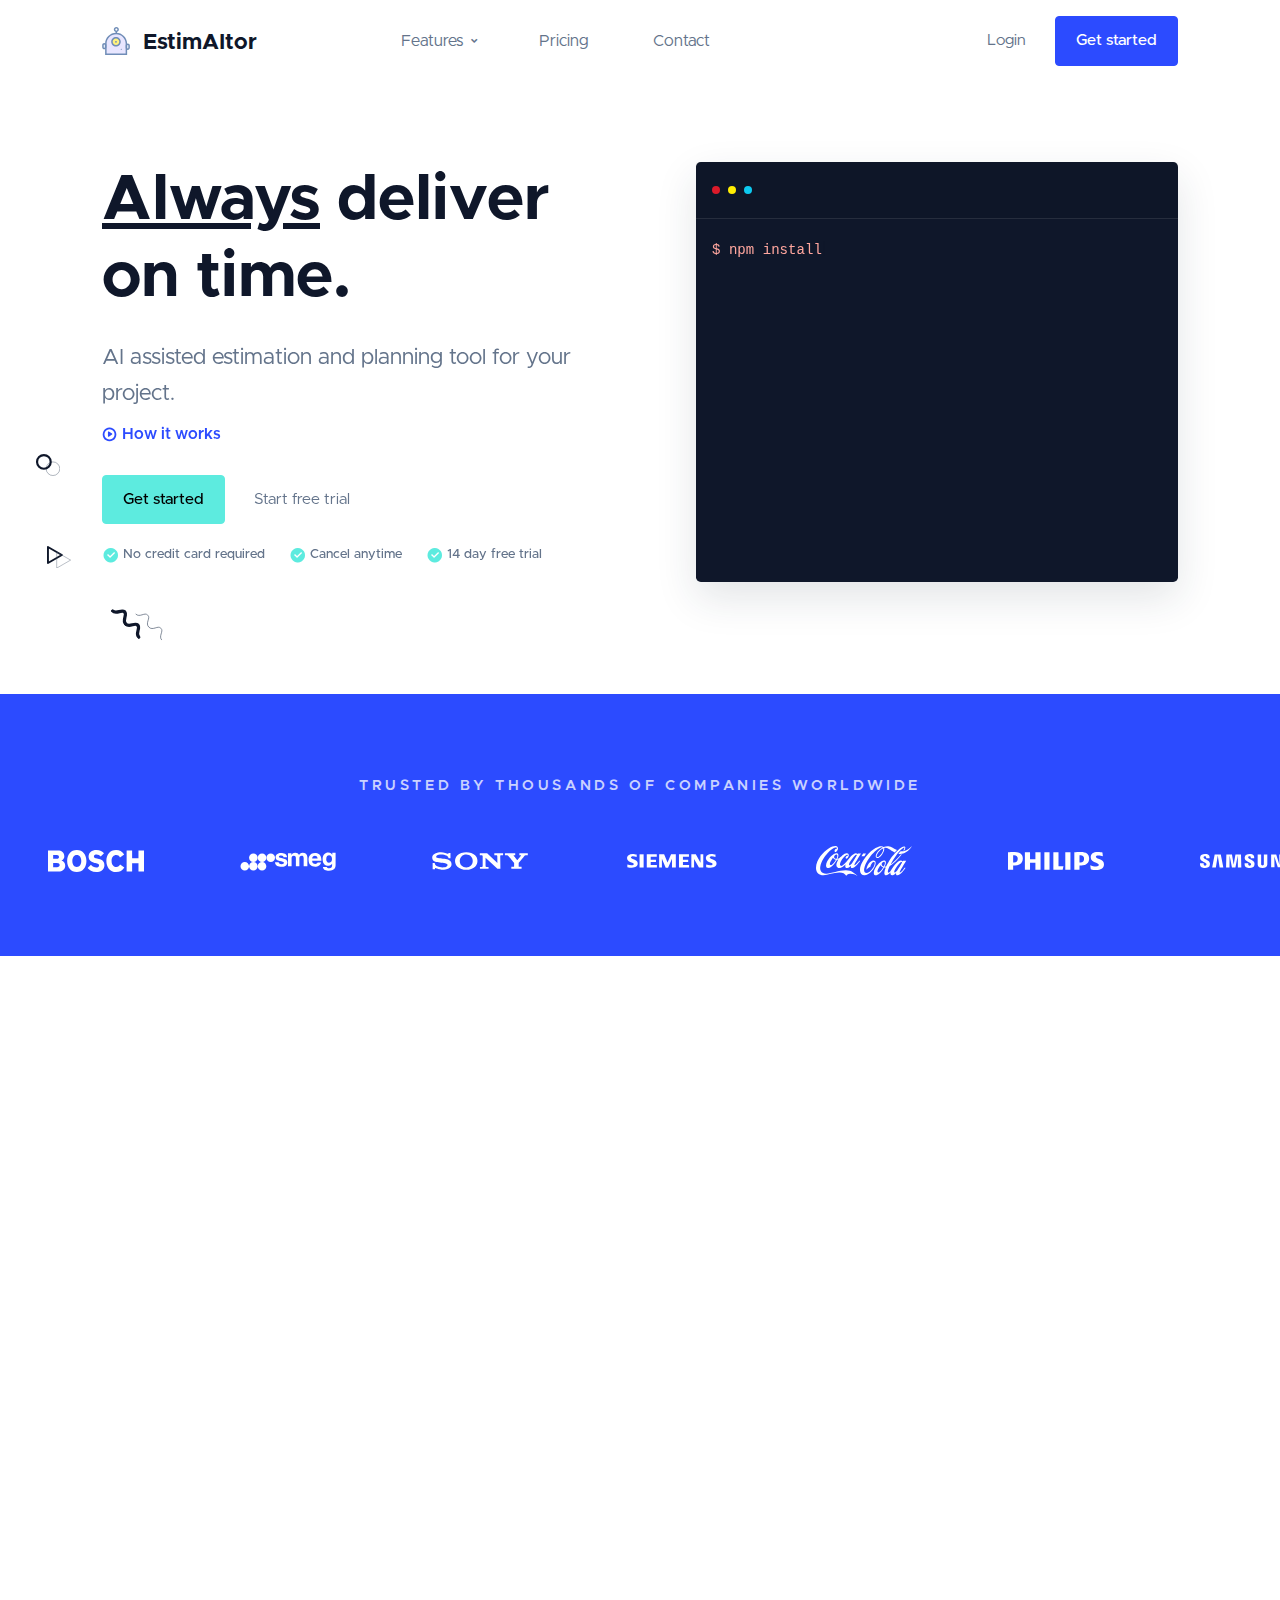
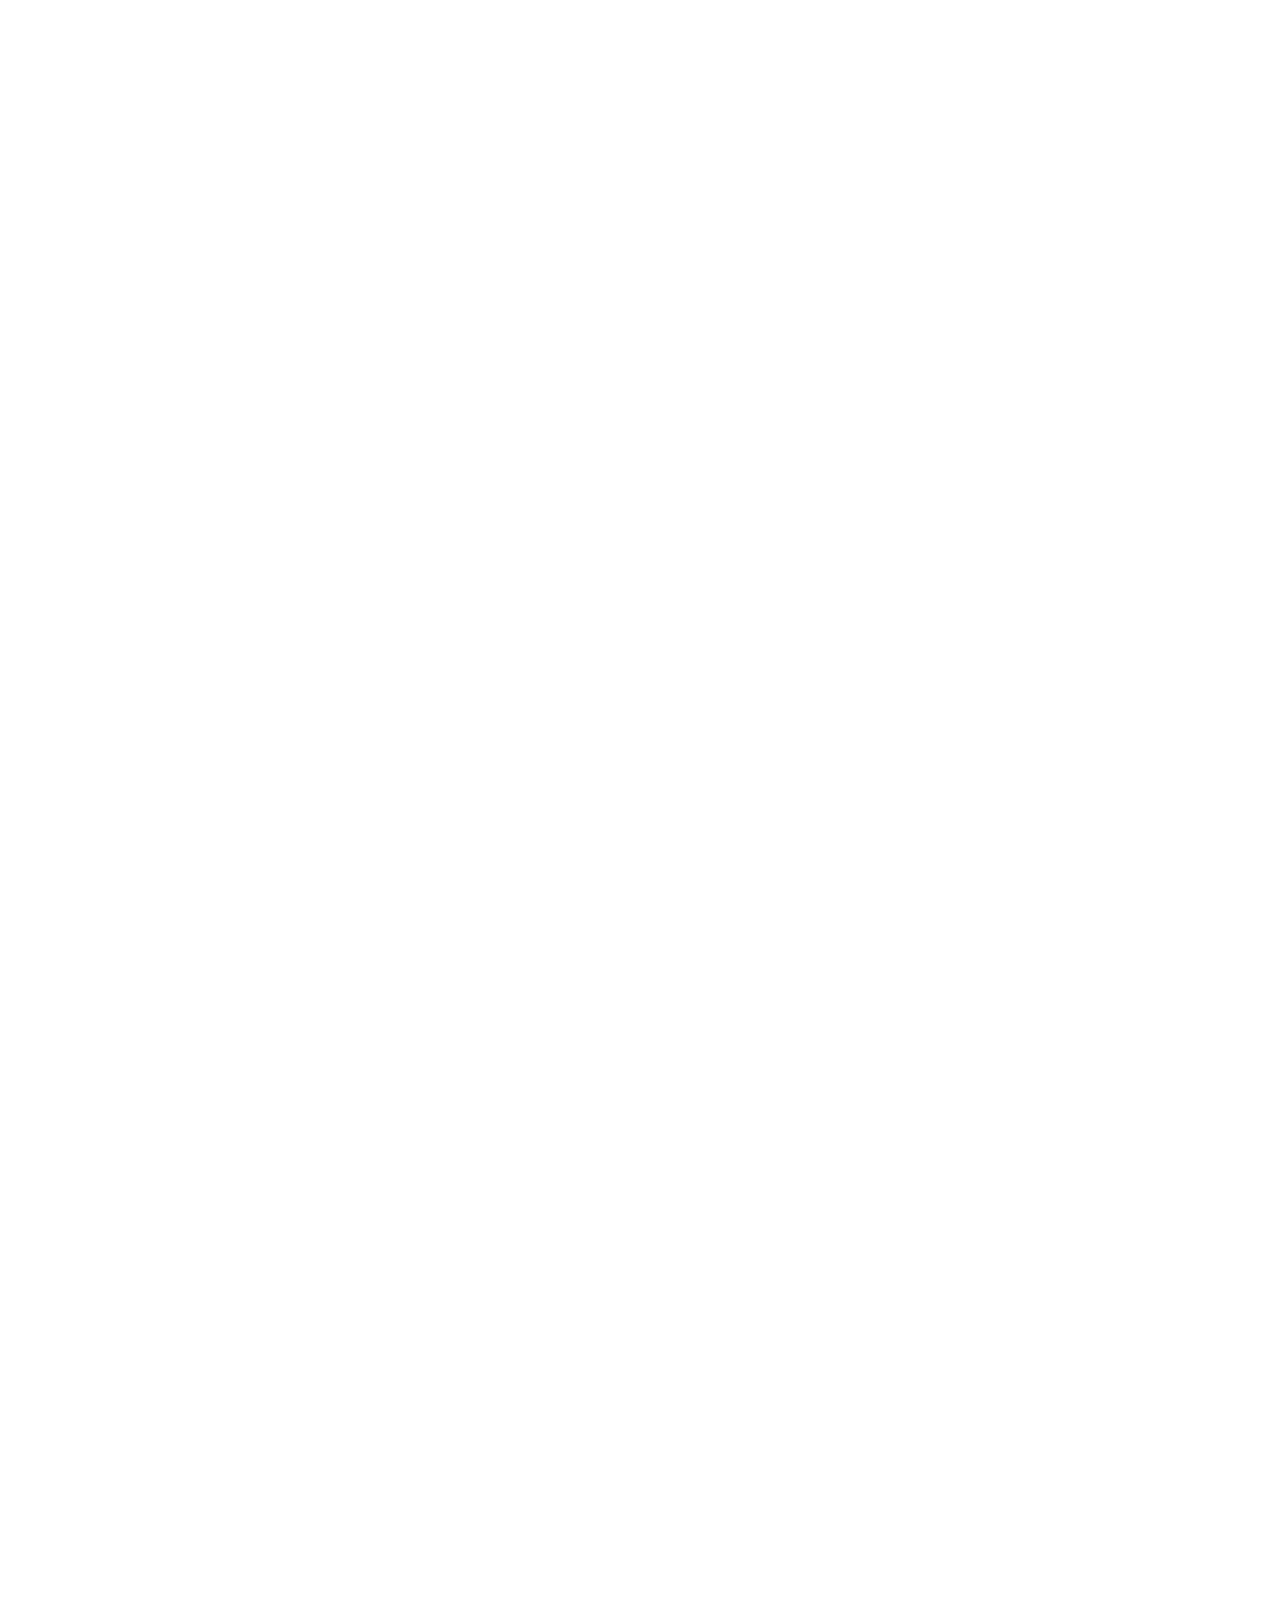
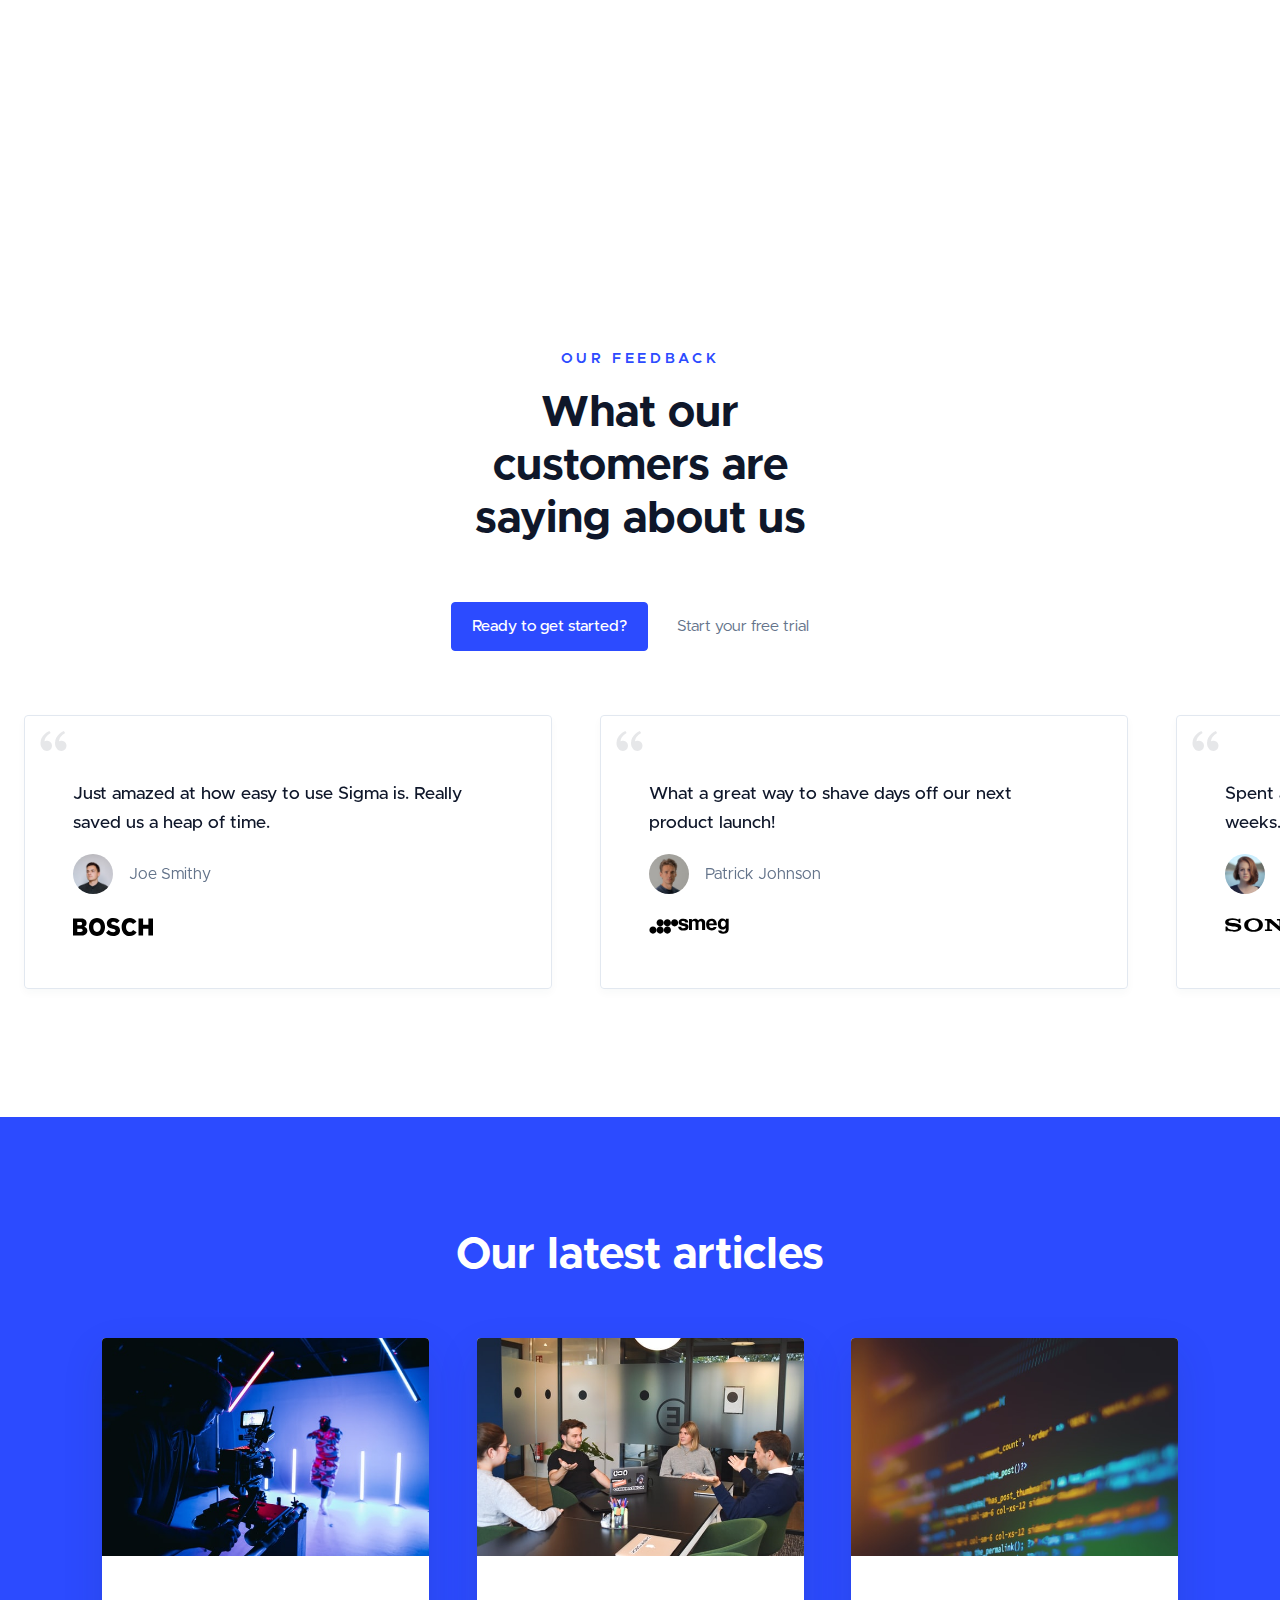
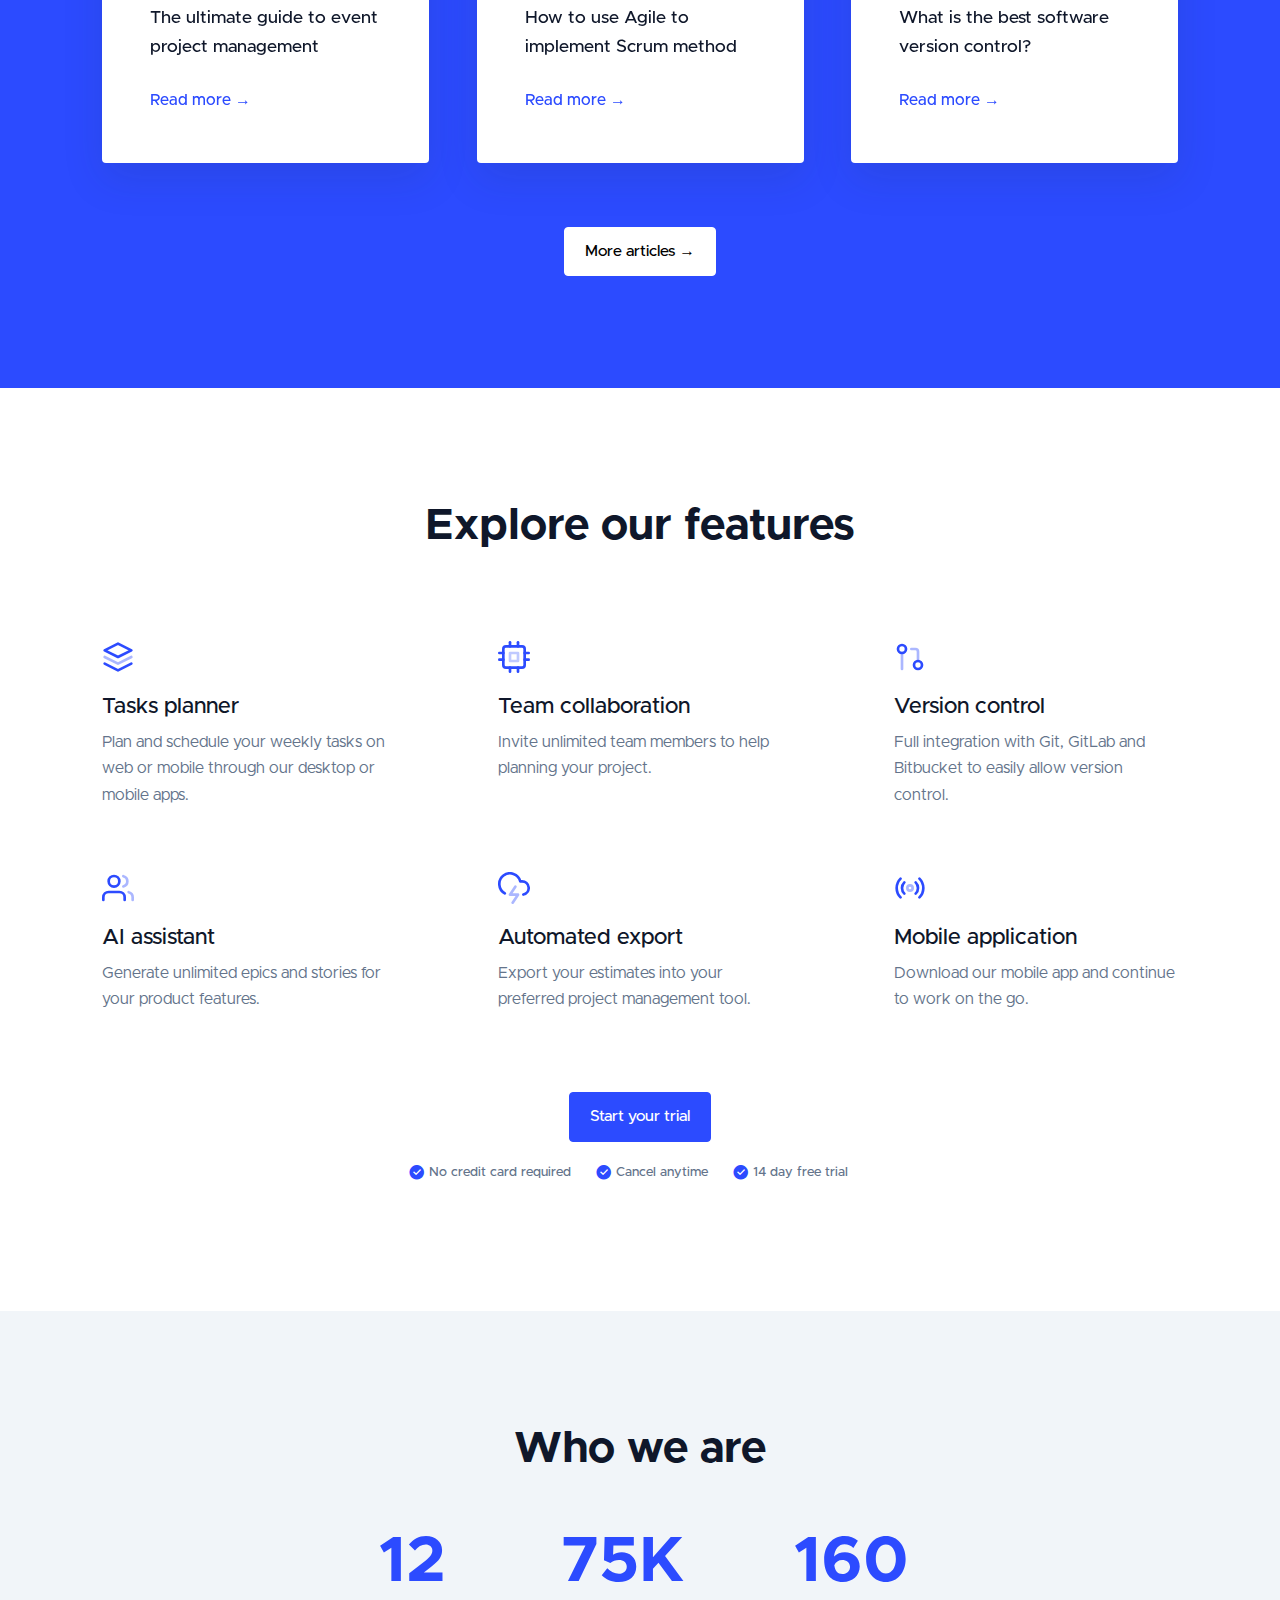
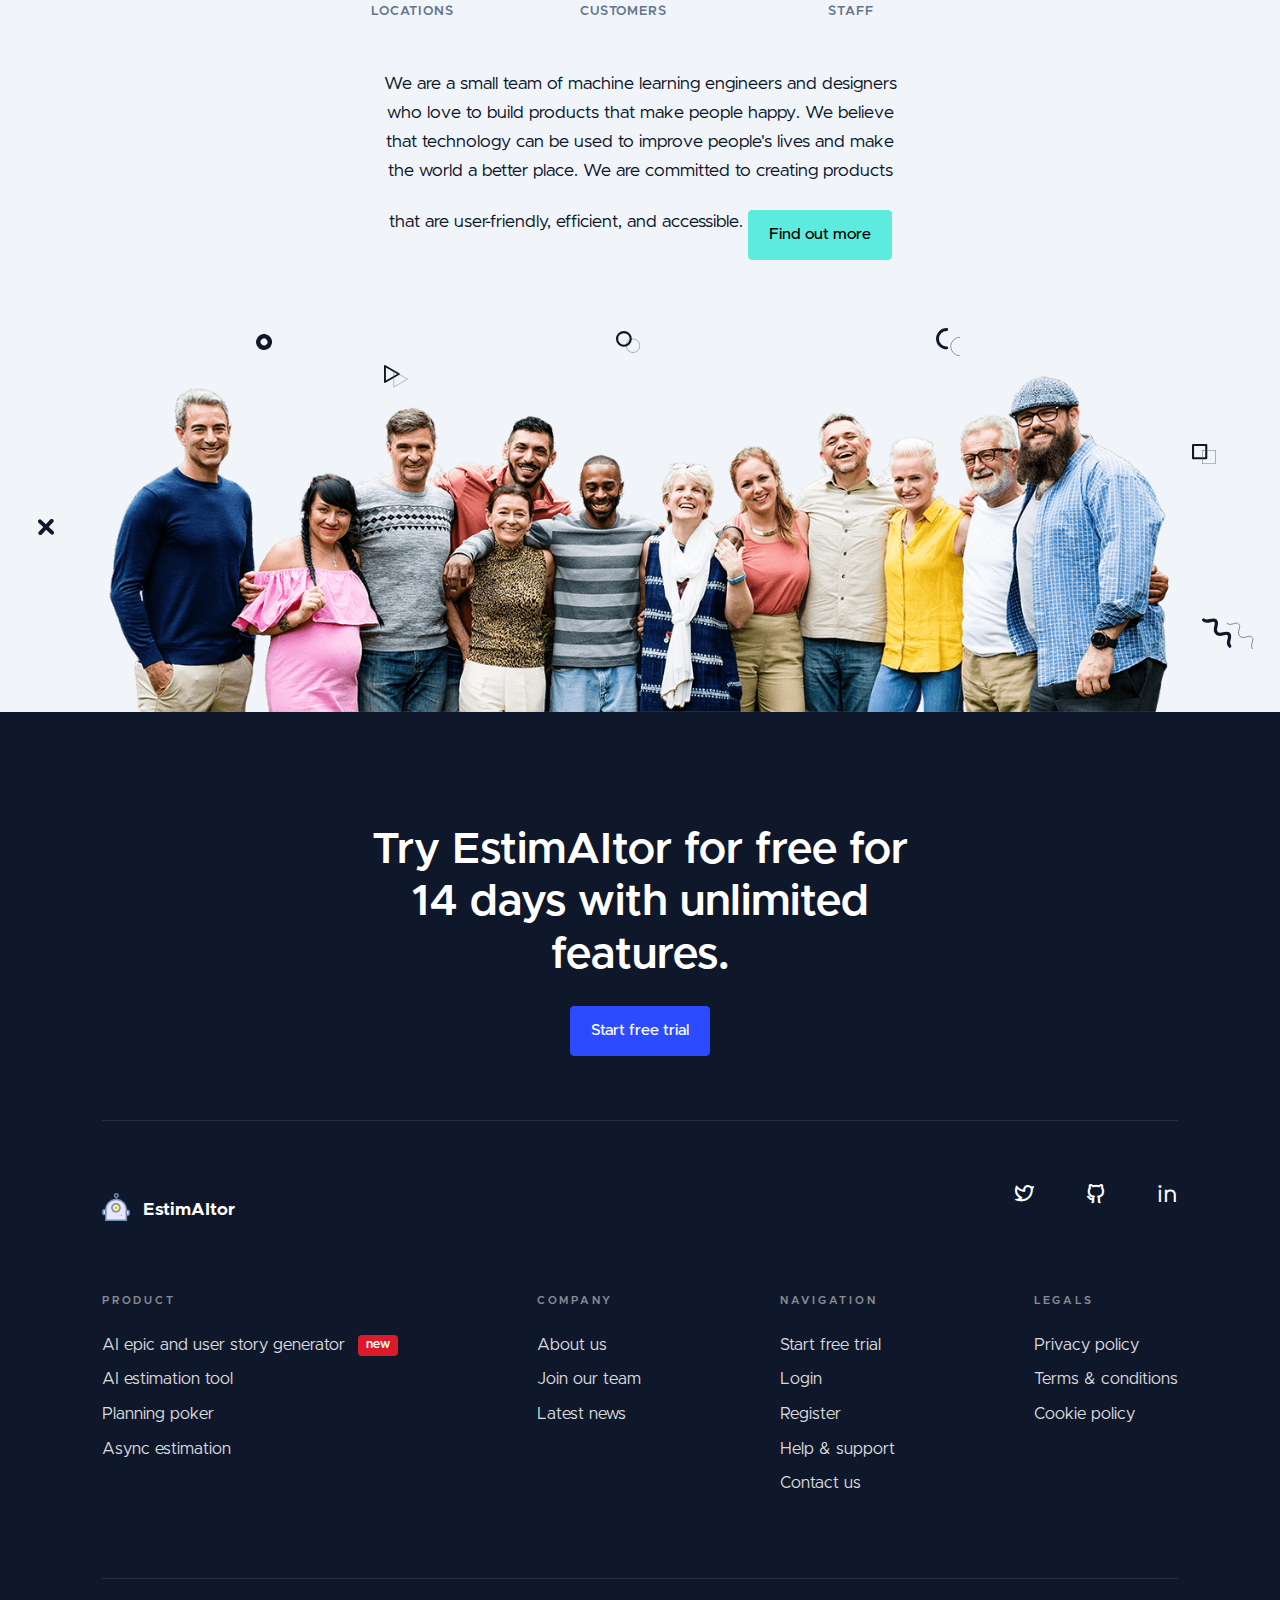
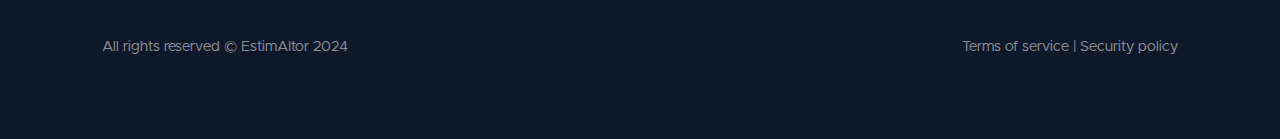
==== index.html @ f5d6a286 "remove about page, update pricing mkt text" ====
<!doctype html>
<html lang="en">

<!-- Head -->

<head>
    <!-- Page Meta Tags-->
    <meta charset="utf-8">
    <meta http-equiv="x-ua-compatible" content="ie=edge">
    <meta name="viewport" content="width=device-width, initial-scale=1.0">
    <meta name="description" content="">
    <meta name="author" content="">
    <meta name="keywords" content="">

    <!-- Favicon -->
    <link rel="apple-touch-icon" sizes="180x180" href="./assets/images/favicon/apple-touch-icon.png">
    <link rel="icon" type="image/png" sizes="32x32" href="./assets/images/favicon/favicon-32x32.png">
    <link rel="icon" type="image/png" sizes="16x16" href="./assets/images/favicon/favicon-16x16.png">
    <link rel="mask-icon" href="./assets/images/favicon/safari-pinned-tab.svg" color="#5bbad5">
    <meta name="msapplication-TileColor" content="#da532c">
    <meta name="theme-color" content="#ffffff">

    <!-- Vendor CSS -->
    <link rel="stylesheet" href="./assets/css/libs.bundle.css" />

    <!-- Main CSS -->
    <link rel="stylesheet" href="./assets/css/theme.bundle.css" />

    <!-- Fix for custom scrollbar if JS is disabled-->
    <noscript>
        <style>
            /**
          * Reinstate scrolling for non-JS clients
          */
            .simplebar-content-wrapper {
                overflow: auto;
            }
        </style>
    </noscript>

    <!-- Page Title -->
    <title>Bootstrap 5 HTML Template</title>

</head>

<body class="">

    <!-- Navbar -->
    <nav class="navbar navbar-expand-lg navbar-light bg-white ">
        <div class="container">

            <!-- Logo-->
            <a class="navbar-brand d-flex align-items-center lh-1 me-10 transition-opacity opacity-75-hover" href="./index.html">
                <!-- Logo SVG Icon-->
                <img class="f-w-7 d-block text-success me-2"
							src="./assets/logo.svg"
						/>
                <!--/ Logo SVG Icon -->
                <span class="fw-bold text-body">EstimAItor</span>
            </a>
            <!-- / Logo-->

            <!-- Mobile Menu Btn-->
            <button class="navbar-toggler" type="button" data-bs-toggle="collapse"
                data-bs-target="#navbarSupportedContent" aria-controls="navbarSupportedContent" aria-expanded="false"
                aria-label="Toggle navigation">
                <i class="ri-menu-line"></i>
            </button>
            <!-- /Mobile Menu Btn-->

            <div class="collapse navbar-collapse justify-content-between align-items-center"
                id="navbarSupportedContent">
                <ul class="navbar-nav">
                    <li class="nav-item dropdown position-static">
                        <a class="nav-link dropdown-toggle" href="#" role="button" data-bs-toggle="dropdown"
                            aria-haspopup="true" aria-expanded="false">
                            Features
                        </a>
                        <!-- Features dropdown menu-->
                        <div class="dropdown-menu dropdown-megamenu">
                            <div class="container">
                                <!-- Dropdown Menu Links Section-->
                                <div class="row py-lg-5 gx-8">

                                    <!-- menu row-->
                                    <div class="col-auto me-4 mb-4 me-lg-0 mb-lg-0 col-lg-4 d-flex align-items-start">
                                        <span class="f-w-16 d-block text-primary me-4 d-none d-lg-flex">
                                            <svg class="w-100" xmlns="http://www.w3.org/2000/svg" viewBox="0 0 24 24" fill="none" stroke="currentColor" stroke-width="2" stroke-linecap="round" stroke-linejoin="round"><polygon points="12 2 2 7 12 12 22 7 12 2"></polygon><polyline points="2 17 12 22 22 17"></polyline><polyline opacity=".4" points="2 12 12 17 22 12"></polyline></svg>
                                        </span>
                                        <div class="position-relative">
                                            <h6 class="dropdown-heading">Epic and Tasks Generation</h6>
                                            <p class="text-muted">Generate Epics and Tasks that make sense to your project and import them into your favourite project management tool.</p>
                                            <a href="#" class="fw-medium fs-7 text-decoration-none link-cover">Read more &rarr;</a>
                                        </div>
                                    </div>
                                    <!-- /menu row-->

                                    <!-- menu row-->
                                    <div class="col-auto me-4 mb-4 me-lg-0 mb-lg-0 col-lg-4 d-flex align-items-start">
                                        <span class="f-w-16 d-block text-primary me-4 d-none d-lg-flex">
                                            <svg class="w-100" xmlns="http://www.w3.org/2000/svg" viewBox="0 0 24 24" fill="none" stroke="currentColor" stroke-width="2" stroke-linecap="round" stroke-linejoin="round"><rect x="4" y="4" width="16" height="16" rx="2" ry="2"></rect><rect opacity=".3" x="9" y="9" width="6" height="6"></rect><line x1="9" y1="1" x2="9" y2="4"></line><line x1="15" y1="1" x2="15" y2="4"></line><line x1="9" y1="20" x2="9" y2="23"></line><line x1="15" y1="20" x2="15" y2="23"></line><line x1="20" y1="9" x2="23" y2="9"></line><line x1="20" y1="14" x2="23" y2="14"></line><line x1="1" y1="9" x2="4" y2="9"></line><line x1="1" y1="14" x2="4" y2="14"></line></svg>
                                        </span>
                                        <div class="position-relative">
                                            <h6 class="dropdown-heading">Easy Team Estimation</h6>
                                            <p class="text-muted">Allow your team to do planning pocker sessions or async estimations with a single click.</p>
                                            <a href="#" class="fw-medium fs-7 text-decoration-none link-cover">Read more &rarr;</a>
                                        </div>
                                    </div>
                                    <!-- /menu row-->

                                    <!-- menu row-->
                                    <div class="col-auto me-4 mb-4 me-lg-0 mb-lg-0 col-lg-4 d-flex align-items-start">
                                        <span class="f-w-16 d-block text-primary me-4 d-none d-lg-flex">
                                            <svg class="w-100" xmlns="http://www.w3.org/2000/svg" viewBox="0 0 24 24" fill="none" stroke="currentColor" stroke-width="2" stroke-linecap="round" stroke-linejoin="round"><circle cx="18" cy="18" r="3"></circle><circle cx="6" cy="6" r="3"></circle><path opacity=".4" d="M13 6h3a2 2 0 0 1 2 2v7"></path><line opacity=".4" x1="6" y1="9" x2="6" y2="21"></line></svg>
                                        </span>
                                        <div class="position-relative">
                                            <h6 class="dropdown-heading">Accurate Project Deadlines</h6>
                                            <p class="text-muted">Get a clear picture of how much time the project is going to take with a high level of accuracy.</p>
                                            <a href="#" class="fw-medium fs-7 text-decoration-none link-cover">Read more &rarr;</a>
                                        </div>
                                    </div>
                                    <!-- /menu row-->

                                </div>
                                <!-- /Dropdown Menu Links Section-->
                            </div>
                        </div>
                        <!-- / Features dropdown menu-->
                    </li>
                    <li class="nav-item">
                        <a class="nav-link" href="./pricing.html">Pricing</a>
                    </li>
                    <li class="nav-item">
                        <a class="nav-link" href="./contact.html">Contact</a>
                    </li>
                </ul>
                <div class="d-none d-lg-flex">
                    <a href="#" class="btn btn-link text-muted" role="button">Login</a>
                    <a href="#" class="btn btn-primary ms-2" role="button">Get started</a>
                </div>
            </div>
        </div>
    </nav> <!-- / Navbar-->

    <!-- Main Section-->
    <main class="mt-0 ">
        <!-- Page Content Goes Here -->

        <!-- Hero Content-->
        <div class="container pt-4 pt-md-6 pt-lg-8 pb-8 pb-lg-10 position-relative">
            <div class="row gx-10 align-items-center">

                <!-- Hero Text-->
                <div class="col-12 col-lg-6 position-relative z-index-20 text-center text-lg-start" data-aos="fade-in">
                    <h1 class="display-3 fw-bold mb-4"><u>Always</u> deliver on time.</h1>
                    <h2 class="fs-5 text-muted fw-light lh-base">AI assisted estimation and planning tool for your project.</h2>
                    <a href="#"
                        class="text-decoration-none text-primary fw-bolder d-flex fs-7 justify-content-center justify-content-lg-start"
                        data-bs-toggle="modal" data-bs-target="#videoIframeModal"
                        data-pixr-video-iframe="https://player.vimeo.com/video/307721664?autoplay=1&amp;loop=false&amp;byline=false&amp;portrait=false&amp;title=false&amp;speed=true&amp;transparent=0&amp;gesture=media"
                        role="button"><i class="ri-play-circle-line align-bottom me-1"></i> How it works</a>

                    <div
                        class="mt-4 pt-1 d-flex flex-column flex-md-row justify-content-center justify-content-lg-start">
                        <a href="#" class="btn btn-success" role="button">Get started</a>
                        <a href="#" class="btn btn-link text-decoration-none text-muted ms-2 bg-light-hover"
                            role="button">Start free trial</a>
                    </div>
                    <ul
                        class="list-unstyled d-none d-md-flex align-items-center small text-muted mt-3 pt-1 fw-medium fs-9 justify-content-center justify-content-lg-start">
                        <li class="me-4 d-flex align-items-center"><i
                                class="ri-checkbox-circle-fill text-success ri-lg me-1"></i> No credit card required
                        </li>
                        <li class="me-4 d-flex align-items-center"><i
                                class="ri-checkbox-circle-fill text-success ri-lg me-1"></i> Cancel anytime</li>
                        <li class="me-4 d-flex align-items-center"><i
                                class="ri-checkbox-circle-fill text-success ri-lg me-1"></i> 14 day free trial</li>
                    </ul>
                </div>
                <!-- / Hero Text-->

                <!-- Hero Graphic-->
                <div class="col-12 col-lg-6 mt-5 mt-lg-0 align-self-stretch position-relative z-index-20"
                    data-aos="fade-in">
                    <div class="d-flex h-100 bg-dark rounded-3 shadow-lg card">
                        <div class="card-header border-white-10 border-1 py-4 d-flex align-items-center">
                            <span class="f-w-2 f-h-2 block bg-danger rounded-circle me-2"></span>
                            <span class="f-w-2 f-h-2 block bg-warning rounded-circle me-2"></span>
                            <span class="f-w-2 f-h-2 block bg-info rounded-circle"></span>
                        </div>
                        <div class="card-body" style="min-height: 280px;">
                            <code class="highlight fs-8"
                                data-typed='{"backSpeed":2, "strings": ["$&nbsp;npm&nbsp;install&nbsp;sigma<br/><span class=\"text-success\">Sigma&nbsp;package&nbsp;installed 👍</span><br/><br/>$&nbsp;npm&nbsp;start&nbsp;design<br/><span class=\"text-success\">Start&nbsp;sharing&nbsp;your&nbsp;designs&nbsp;instantly...</span><br/><br/>$&nbsp;npm&nbsp;launch&nbsp;design<br/><span class=\"text-success\">Push&nbsp;directly&nbsp;to&nbsp;one&nbsp;of&nbsp;our&nbsp;integrated&nbsp;hosts! 🚀</span>"]}'></code>
                        </div>
                    </div>
                </div>
                <!-- / Hero Graphic-->

            </div>

            <!-- Bottom left shapes-->
            <div class="position-absolute top-0 end-0 start-0 bottom-0 z-index-0 d-none d-lg-block">

                <div class="d-block f-w-6  position-absolute bottom-7 start-5 rotate-n45 origin-center">
                    <span class="d-block animation-float-4">
                        <svg xmlns="http://www.w3.org/2000/svg" viewBox="0 0 37.51 89.72">
                            <path class="text-body" d="M14.75,46.11C14.75,53,2.5,51.83,2.5,60.64" fill="none"
                                stroke="currentColor" stroke-linecap="round" stroke-linejoin="round" stroke-width="5" />
                            <path class="text-body" d="M14.75,17C14.75,24,2.5,22.75,2.5,31.57" fill="none"
                                stroke="currentColor" stroke-linecap="round" stroke-linejoin="round" stroke-width="5" />
                            <path class="text-body" d="M14.75,46.11c0-6.91-12.25-5.72-12.25-14.54" fill="none"
                                stroke="currentColor" stroke-linecap="round" stroke-linejoin="round" stroke-width="5" />
                            <path class="text-body" d="M14.75,17C14.75,10.13,2.5,11.32,2.5,2.5" fill="none"
                                stroke="currentColor" stroke-linecap="round" stroke-linejoin="round" stroke-width="5" />
                            <path class="text-secondary" d="M37,75.18c0,6.91-12.25,5.72-12.25,14.54" fill="none"
                                stroke="currentColor" stroke-miterlimit="10" />
                            <path class="text-secondary" d="M37,46.11C37,53,24.76,51.83,24.76,60.64" fill="none"
                                stroke="currentColor" stroke-miterlimit="10" />
                            <path class="text-secondary" d="M37,75.18c0-6.91-12.25-5.72-12.25-14.54" fill="none"
                                stroke="currentColor" stroke-miterlimit="10" />
                            <path class="text-secondary" d="M37,46.11c0-6.91-12.25-5.72-12.25-14.54" fill="none"
                                stroke="currentColor" stroke-miterlimit="10" />
                        </svg> </span>
                </div>

                <div class="d-block f-w-6  position-absolute bottom-35 start-n3">
                    <span class="d-block animation-float-6">
                        <svg xmlns="http://www.w3.org/2000/svg" viewBox="0 0 55.95 50.74">
                            <path class="text-secondary"
                                d="M55.45,34.33A15.92,15.92,0,1,1,39.54,18.41,15.91,15.91,0,0,1,55.45,34.33Z"
                                fill="none" stroke="currentColor" stroke-miterlimit="10" />
                            <path class="text-body"
                                d="M34.33,18.41A15.92,15.92,0,1,1,18.41,2.5,15.92,15.92,0,0,1,34.33,18.41Z" fill="none"
                                stroke="currentColor" stroke-linecap="round" stroke-linejoin="round" stroke-width="5" />
                        </svg> </span>
                </div>

                <div class="d-block f-w-6  position-absolute bottom-20 start-n2">
                    <span class="d-block animation-float">
                        <svg xmlns="http://www.w3.org/2000/svg" viewBox="0 0 62.66 58.68">
                            <polygon class="text-body"
                                points="20.69 33.95 38.85 23.45 20.68 12.98 2.5 2.5 2.52 23.47 2.53 44.45 20.69 33.95"
                                fill="none" stroke="currentColor" stroke-linecap="round" stroke-linejoin="round"
                                stroke-width="5" />
                            <polygon class="text-secondary"
                                points="43.5 47.31 61.66 36.81 43.49 26.34 25.32 15.86 25.33 36.83 25.34 57.81 43.5 47.31"
                                fill="none" stroke="currentColor" stroke-miterlimit="10" />
                        </svg> </span>
                </div>
            </div>
            <!-- / Bottom left shapes-->
        </div>
        <!-- /hero Content-->

        <!-- Logo Showcase-->
        <div class="bg-primary py-8" data-aos="fade-in">
            <p class="mb-0 text-center small fw-bolder tracking-wider text-uppercase text-white opacity-75">Trusted by
                thousands of companies worldwide</p>
            <div class="mt-5">
                <section class="marquee marquee-hover-pause">
                    <div class="marquee-body">
                        <div class="marquee-section animation-marquee-90">
                            <div class="mx-5 f-w-24">
                                <a class="d-block" href="#" data-bs-toggle="tooltip" data-bs-placement="top"
                                    title="Bosch">
                                    <picture>
                                        <img class="img-fluid d-table mx-auto" src="./assets/images/logos/logo-1.svg"
                                            alt="">
                                    </picture>
                                </a>
                            </div>
                            <div class="mx-5 f-w-24">
                                <a class="d-block" href="#" data-bs-toggle="tooltip" data-bs-placement="top"
                                    title="Smeg">
                                    <picture>
                                        <img class="img-fluid d-table mx-auto" src="./assets/images/logos/logo-2.svg"
                                            alt="">
                                    </picture>
                                </a>
                            </div>
                            <div class="mx-5 f-w-24">
                                <a class="d-block" href="#" data-bs-toggle="tooltip" data-bs-placement="top"
                                    title="Sony">
                                    <picture>
                                        <img class="img-fluid d-table mx-auto" src="./assets/images/logos/logo-3.svg"
                                            alt="">
                                    </picture>
                                </a>
                            </div>
                            <div class="mx-5 f-w-24">
                                <a class="d-block" href="#" data-bs-toggle="tooltip" data-bs-placement="top"
                                    title="Siemens">
                                    <picture>
                                        <img class="img-fluid d-table mx-auto" src="./assets/images/logos/logo-4.svg"
                                            alt="">
                                    </picture>
                                </a>
                            </div>
                            <div class="mx-5 f-w-24">
                                <a class="d-block" href="#" data-bs-toggle="tooltip" data-bs-placement="top"
                                    title="Coca Cola">
                                    <picture>
                                        <img class="img-fluid d-table mx-auto" src="./assets/images/logos/logo-5.svg"
                                            alt="">
                                    </picture>
                                </a>
                            </div>
                            <div class="mx-5 f-w-24">
                                <a class="d-block" href="#" data-bs-toggle="tooltip" data-bs-placement="top"
                                    title="Philips">
                                    <picture>
                                        <img class="img-fluid d-table mx-auto" src="./assets/images/logos/logo-6.svg"
                                            alt="">
                                    </picture>
                                </a>
                            </div>
                            <div class="mx-5 f-w-24">
                                <a class="d-block" href="#" data-bs-toggle="tooltip" data-bs-placement="top"
                                    title="Samsung">
                                    <picture>
                                        <img class="img-fluid d-table mx-auto" src="./assets/images/logos/logo-7.svg"
                                            alt="">
                                    </picture>
                                </a>
                            </div>
                            <div class="mx-5 f-w-24">
                                <a class="d-block" href="#" data-bs-toggle="tooltip" data-bs-placement="top"
                                    title="Netflix">
                                    <picture>
                                        <img class="img-fluid d-table mx-auto" src="./assets/images/logos/logo-8.svg"
                                            alt="">
                                    </picture>
                                </a>
                            </div>
                        </div>
                        <div class="marquee-section animation-marquee-90">
                            <div class="mx-5 f-w-24">
                                <a class="d-block" href="#" data-bs-toggle="tooltip" data-bs-placement="top"
                                    title="Bosch">
                                    <picture>
                                        <img class="img-fluid d-table mx-auto" src="./assets/images/logos/logo-1.svg"
                                            alt="">
                                    </picture>
                                </a>
                            </div>
                            <div class="mx-5 f-w-24">
                                <a class="d-block" href="#" data-bs-toggle="tooltip" data-bs-placement="top"
                                    title="Smeg">
                                    <picture>
                                        <img class="img-fluid d-table mx-auto" src="./assets/images/logos/logo-2.svg"
                                            alt="">
                                    </picture>
                                </a>
                            </div>
                            <div class="mx-5 f-w-24">
                                <a class="d-block" href="#" data-bs-toggle="tooltip" data-bs-placement="top"
                                    title="Sony">
                                    <picture>
                                        <img class="img-fluid d-table mx-auto" src="./assets/images/logos/logo-3.svg"
                                            alt="">
                                    </picture>
                                </a>
                            </div>
                            <div class="mx-5 f-w-24">
                                <a class="d-block" href="#" data-bs-toggle="tooltip" data-bs-placement="top"
                                    title="Siemens">
                                    <picture>
                                        <img class="img-fluid d-table mx-auto" src="./assets/images/logos/logo-4.svg"
                                            alt="">
                                    </picture>
                                </a>
                            </div>
                            <div class="mx-5 f-w-24">
                                <a class="d-block" href="#" data-bs-toggle="tooltip" data-bs-placement="top"
                                    title="Coca Cola">
                                    <picture>
                                        <img class="img-fluid d-table mx-auto" src="./assets/images/logos/logo-5.svg"
                                            alt="">
                                    </picture>
                                </a>
                            </div>
                            <div class="mx-5 f-w-24">
                                <a class="d-block" href="#" data-bs-toggle="tooltip" data-bs-placement="top"
                                    title="Philips">
                                    <picture>
                                        <img class="img-fluid d-table mx-auto" src="./assets/images/logos/logo-6.svg"
                                            alt="">
                                    </picture>
                                </a>
                            </div>
                            <div class="mx-5 f-w-24">
                                <a class="d-block" href="#" data-bs-toggle="tooltip" data-bs-placement="top"
                                    title="Samsung">
                                    <picture>
                                        <img class="img-fluid d-table mx-auto" src="./assets/images/logos/logo-7.svg"
                                            alt="">
                                    </picture>
                                </a>
                            </div>
                            <div class="mx-5 f-w-24">
                                <a class="d-block" href="#" data-bs-toggle="tooltip" data-bs-placement="top"
                                    title="Netflix">
                                    <picture>
                                        <img class="img-fluid d-table mx-auto" src="./assets/images/logos/logo-8.svg"
                                            alt="">
                                    </picture>
                                </a>
                            </div>
                        </div>
                    </div>
                </section>
            </div>
        </div>
        <!-- Logo Showcase-->

        <!-- Integrations-->
        <div class="bg-dark py-8" data-aos="fade-in">
            <div class="container py-4">
                <p class="mb-0 text-center small fw-bolder tracking-wider text-uppercase text-orange">Integrations</p>
                <h3 class="text-white text-center mt-3 fs-1 mb-3 fw-bold">Integrate with your favourite tools</h3>
                <p class="text-white opacity-50 text-center">Keep your projects and tasks in sync.
                </p>

                <div class="row gx-10 gy-7 mt-4">
                    <!-- Integration-->
                    <div class="col-12 col-sm-6 col-lg-4 d-flex flex-column align-items-center justify-content-center"
                        data-aos="fade-in" data-aos-duration="500" data-aos-delay="000">
                        <picture class="d-block f-h-10">
                            <img class="h-100 w-auto" src="./assets/images/logos/logo-9.svg" alt="">
                        </picture>
                        <p class="text-white fs-4 fw-medium mb-2 mt-3">Jira</p>
                        <p class="text-white opacity-75 text-center fs-7">Sync your task estimations directly with Jira to keep your sprint planning and issue tracking on point. Automatically import and export tasks, update time estimates, and ensure full visibility across development teams.</p>
                    </div>
                    <!-- /Integration-->
                    <!-- Integration-->
                    <div class="col-12 col-sm-6 col-lg-4 d-flex flex-column align-items-center justify-content-center"
                        data-aos="fade-in" data-aos-duration="500" data-aos-delay="100">
                        <picture class="d-block f-h-10">
                            <img class="h-100 w-auto" src="./assets/images/logos/logo-10.svg" alt="">
                        </picture>
                        <p class="text-white fs-4 fw-medium mb-2 mt-3">Linear</p>
                        <p class="text-white opacity-75 text-center fs-7">For teams using Linear, our integration allows you to manage and track estimates in real-time. Easily import tasks, track progress, and make sure your timelines reflect the most accurate data available in Linear.</p>
                    </div>
                    <!-- /Integration-->
                    <!-- Integration-->
                    <div class="col-12 col-sm-6 col-lg-4 d-flex flex-column align-items-center justify-content-center"
                        data-aos="fade-in" data-aos-duration="500" data-aos-delay="200">
                        <picture class="d-block f-h-10">
                            <img class="h-100 w-auto" src="./assets/images/logos/logo-11.svg" alt="">
                        </picture>
                        <p class="text-white fs-4 fw-medium mb-2 mt-3">Asana</p>
                        <p class="text-white opacity-75 text-center fs-7">Stay on top of your project timelines by integrating with Asana. Effortlessly pull in tasks, update estimates, and keep your teams aligned without switching between platforms.</p>
                    </div>
                    <!-- /Integration-->
                    <!-- Integration-->
                    <div class="col-12 col-sm-6 col-lg-4 d-flex flex-column align-items-center justify-content-center"
                        data-aos="fade-in" data-aos-duration="500" data-aos-delay="300">
                        <picture class="d-block f-h-10">
                            <img class="h-100 w-auto" src="./assets/images/logos/logo-12.svg" alt="">
                        </picture>
                        <p class="text-white fs-4 fw-medium mb-2 mt-3">ClickUp</p>
                        <p class="text-white opacity-75 text-center fs-7">Bring the power of task estimation to ClickUp, allowing you to connect your tasks and estimations directly with your project board.</p>
                    </div>
                    <!-- /Integration-->
                    <!-- Integration-->
                    <div class="col-12 col-sm-6 col-lg-4 d-flex flex-column align-items-center justify-content-center"
                        data-aos="fade-in" data-aos-duration="500" data-aos-delay="400">
                        <picture class="d-block f-h-10">
                            <img class="h-100 w-auto" src="./assets/images/logos/logo-13.svg" alt="">
                        </picture>
                        <p class="text-white fs-4 fw-medium mb-2 mt-3">Trello</p>
                        <p class="text-white opacity-75 text-center fs-7">Connect your Trello boards to our tool for quick and accurate task estimation. Sync cards, track timelines, and manage deliverables with precision, while staying true to Trello’s simple and intuitive board layout.</p>
                    </div>
                    <!-- /Integration-->
                    <!-- Integration-->
                    <div class="col-12 col-sm-6 col-lg-4 d-flex flex-column align-items-center justify-content-center"
                        data-aos="fade-in" data-aos-duration="500" data-aos-delay="500">
                        <picture class="d-block f-h-10">
                            <img class="h-100 w-auto" src="./assets/images/logos/logo-14.svg" alt="">
                        </picture>
                        <p class="text-white fs-4 fw-medium mb-2 mt-3">Shortcut</p>
                        <p class="text-white opacity-75 text-center fs-7">Sync your Shortcut stories, assign accurate time estimates, and keep your development cycles on track with real-time updates.</p>
                    </div>
                    <!-- /Integration-->
                </div>

                <a href="#" class="btn btn-white d-table mx-auto mt-7 w-100 w-md-auto" role="button">More about our
                    integrations</a>

            </div>
        </div>
        <!-- / Integrations-->

        <!-- Product Highlights-->
        <div class="py-5 py-lg-10">

            <!-- Highlight One-->
            <div class="container py-5 py-lg-8">
                <div class="row g-5 g-lg-10 d-flex align-items-center">

                    <!-- Highlight One Image Section-->
                    <div class="col-12 col-md-6 col-xl-5 offset-xl-1 position-relative" data-aos="fade-in">
                        <picture class="position-relative z-index-20">
                            <img class="img-fluid rounded-5" src="./assets/images/feature-1.jpeg"
                                alt="HTML Bootstrap Template by Pixel Rocket">
                        </picture>
                        <div class="position-absolute bottom-5 end-0 z-index-30 d-none d-lg-block">
                            <div class="p-3 bg-white shadow-lg rounded-3 f-w-60 mb-3 d-flex align-items-center me-0 ms-auto"
                                data-aos="fade-right" data-aos-duration="400" data-aos-delay="450">
                                <div class="position-relative me-4">
                                    <picture class="position-relative z-index-0">
                                        <img class="f-w-12 rounded-circle" src="./assets/images/profile-small-2.jpeg"
                                            alt="HTML Bootstrap Template by Pixel Rocket">
                                    </picture>
                                    <span
                                        class="position-absolute z-index-20 d-block f-w-3 f-h-3 border border-3 border-white bg-success rounded-circle bottom-0 end-8"></span>
                                </div>
                                <div class="lh-sm">
                                    <small class="align-self-center fs-8">I like it. 👍 Can we try a different shade of
                                        orange for
                                        the nav? </small>
                                    <span class="fs-9 text-muted fw-medium mt-1 d-block">12 mins ago</span>
                                </div>
                            </div>
                            <div class="p-3 bg-white shadow-lg rounded-3 f-w-56 mb-3 d-flex align-items-center me-0 ms-auto"
                                data-aos="fade-left" data-aos-duration="400" data-aos-delay="1500">
                                <div class="position-relative me-4">
                                    <picture class="position-relative z-index-0">
                                        <img class="f-w-12 rounded-circle" src="./assets/images/profile-small-3.jpeg"
                                            alt="HTML Bootstrap Template by Pixel Rocket">
                                    </picture>
                                    <span
                                        class="position-absolute z-index-20 d-block f-w-3 f-h-3 border border-3 border-white bg-danger rounded-circle bottom-0 end-8"></span>
                                </div>
                                <div class="lh-1">
                                    <small class="align-self-center fs-8 lh-sm">Orange updated in header and
                                        footer.</small>
                                    <span class="fs-9 text-muted fw-medium mt-1 d-block">5 mins ago</span>
                                </div>
                            </div>
                        </div>

                        <!-- Hightlight One SVG Shape-->
                        <div class="d-none d-xl-block f-w-60 position-absolute top-n13 start-n3 opacity-75">
                            <span class="d-block" data-aos="fade-in">
                                <svg class="w-100" xmlns="http://www.w3.org/2000/svg" viewBox="0 0 411.39 411.39">
                                    <circle cx="355.89" cy="255.89" r="2.5" fill="none" />
                                    <circle cx="355.89" cy="55.89" r="2.5" fill="none" />
                                    <circle cx="305.89" cy="105.89" r="2.5" fill="none" />
                                    <circle cx="255.89" cy="155.89" r="2.5" fill="none" />
                                    <circle cx="305.89" cy="205.89" r="2.5" fill="none" />
                                    <circle cx="305.89" cy="405.89" r="2.5" fill="none" />
                                    <circle cx="405.89" cy="5.89" r="2.5" fill="none" />
                                    <circle cx="305.89" cy="305.89" r="2.5" fill="none" />
                                    <circle cx="205.89" cy="105.89" r="2.5" fill="none" />
                                    <circle cx="255.89" cy="255.89" r="2.5" fill="none" />
                                    <circle cx="205.89" cy="205.89" r="2.5" fill="none" />
                                    <circle cx="305.89" cy="5.89" r="2.5" fill="none" />
                                    <circle cx="355.89" cy="355.89" r="2.5" fill="none" />
                                    <circle cx="205.89" cy="405.89" r="2.5" fill="none" />
                                    <circle cx="205.89" cy="305.89" r="2.5" fill="none" />
                                    <circle cx="355.89" cy="155.89" r="2.5" fill="none" />
                                    <circle cx="405.89" cy="405.89" r="2.5" fill="none" />
                                    <circle cx="405.89" cy="205.89" r="2.5" fill="none" />
                                    <circle cx="405.89" cy="305.89" r="2.5" fill="none" />
                                    <circle cx="405.89" cy="105.89" r="2.5" fill="none" />
                                    <circle cx="5.89" cy="305.89" r="2.5" fill="none" />
                                    <circle cx="5.89" cy="5.89" r="2.5" fill="none" />
                                    <circle cx="55.89" cy="55.89" r="2.5" fill="none" />
                                    <circle cx="55.89" cy="155.89" r="2.5" fill="none" />
                                    <circle cx="55.89" cy="355.89" r="2.5" fill="none" />
                                    <circle cx="55.89" cy="255.89" r="2.5" fill="none" />
                                    <circle cx="155.89" cy="55.89" r="2.5" fill="none" />
                                    <circle cx="105.89" cy="305.89" r="2.5" fill="none" />
                                    <circle cx="105.89" cy="205.89" r="2.5" fill="none" />
                                    <circle cx="105.89" cy="105.89" r="2.5" fill="none" />
                                    <circle cx="205.89" cy="5.89" r="2.5" fill="none" />
                                    <circle cx="255.89" cy="355.89" r="2.5" fill="none" />
                                    <circle cx="105.89" cy="405.89" r="2.5" fill="none" />
                                    <circle cx="255.89" cy="55.89" r="2.5" fill="none" />
                                    <circle cx="105.89" cy="5.89" r="2.5" fill="none" />
                                    <circle cx="5.89" cy="205.89" r="2.5" fill="none" />
                                    <circle cx="5.89" cy="405.89" r="2.5" fill="none" />
                                    <circle cx="155.89" cy="355.89" r="2.5" fill="none" />
                                    <circle cx="155.89" cy="255.89" r="2.5" fill="none" />
                                    <circle cx="155.89" cy="155.89" r="2.5" fill="none" />
                                    <circle cx="5.89" cy="105.89" r="2.5" fill="none" />
                                    <path
                                        d="M5.89,11.39a5.5,5.5,0,1,0-5.5-5.5A5.5,5.5,0,0,0,5.89,11.39Zm0-8a2.5,2.5,0,1,1-2.5,2.5A2.5,2.5,0,0,1,5.89,3.39Z"
                                        fill="#bcbcbc" />
                                    <path
                                        d="M55.89,50.39a5.5,5.5,0,1,0,5.5,5.5A5.51,5.51,0,0,0,55.89,50.39Zm0,8a2.5,2.5,0,1,1,2.5-2.5A2.51,2.51,0,0,1,55.89,58.39Z"
                                        fill="#bcbcbc" />
                                    <path
                                        d="M155.89,61.39a5.5,5.5,0,1,0-5.5-5.5A5.5,5.5,0,0,0,155.89,61.39Zm0-8a2.5,2.5,0,1,1-2.5,2.5A2.5,2.5,0,0,1,155.89,53.39Z"
                                        fill="#bcbcbc" />
                                    <path
                                        d="M255.89,50.39a5.5,5.5,0,1,0,5.5,5.5A5.51,5.51,0,0,0,255.89,50.39Zm0,8a2.5,2.5,0,1,1,2.5-2.5A2.51,2.51,0,0,1,255.89,58.39Z"
                                        fill="#bcbcbc" />
                                    <path
                                        d="M355.89,50.39a5.5,5.5,0,1,0,5.5,5.5A5.51,5.51,0,0,0,355.89,50.39Zm0,8a2.5,2.5,0,1,1,2.5-2.5A2.51,2.51,0,0,1,355.89,58.39Z"
                                        fill="#bcbcbc" />
                                    <path
                                        d="M55.89,150.39a5.5,5.5,0,1,0,5.5,5.5A5.51,5.51,0,0,0,55.89,150.39Zm0,8a2.5,2.5,0,1,1,2.5-2.5A2.51,2.51,0,0,1,55.89,158.39Z"
                                        fill="#bcbcbc" />
                                    <path
                                        d="M155.89,161.39a5.5,5.5,0,1,0-5.5-5.5A5.5,5.5,0,0,0,155.89,161.39Zm0-8a2.5,2.5,0,1,1-2.5,2.5A2.5,2.5,0,0,1,155.89,153.39Z"
                                        fill="#bcbcbc" />
                                    <path
                                        d="M255.89,150.39a5.5,5.5,0,1,0,5.5,5.5A5.51,5.51,0,0,0,255.89,150.39Zm0,8a2.5,2.5,0,1,1,2.5-2.5A2.51,2.51,0,0,1,255.89,158.39Z"
                                        fill="#bcbcbc" />
                                    <path
                                        d="M355.89,150.39a5.5,5.5,0,1,0,5.5,5.5A5.51,5.51,0,0,0,355.89,150.39Zm0,8a2.5,2.5,0,1,1,2.5-2.5A2.51,2.51,0,0,1,355.89,158.39Z"
                                        fill="#bcbcbc" />
                                    <path
                                        d="M55.89,250.39a5.5,5.5,0,1,0,5.5,5.5A5.51,5.51,0,0,0,55.89,250.39Zm0,8a2.5,2.5,0,1,1,2.5-2.5A2.51,2.51,0,0,1,55.89,258.39Z"
                                        fill="#bcbcbc" />
                                    <path
                                        d="M155.89,261.39a5.5,5.5,0,1,0-5.5-5.5A5.5,5.5,0,0,0,155.89,261.39Zm0-8a2.5,2.5,0,1,1-2.5,2.5A2.5,2.5,0,0,1,155.89,253.39Z"
                                        fill="#bcbcbc" />
                                    <path
                                        d="M255.89,250.39a5.5,5.5,0,1,0,5.5,5.5A5.51,5.51,0,0,0,255.89,250.39Zm0,8a2.5,2.5,0,1,1,2.5-2.5A2.51,2.51,0,0,1,255.89,258.39Z"
                                        fill="#bcbcbc" />
                                    <path
                                        d="M355.89,250.39a5.5,5.5,0,1,0,5.5,5.5A5.51,5.51,0,0,0,355.89,250.39Zm0,8a2.5,2.5,0,1,1,2.5-2.5A2.51,2.51,0,0,1,355.89,258.39Z"
                                        fill="#bcbcbc" />
                                    <path
                                        d="M55.89,350.39a5.5,5.5,0,1,0,5.5,5.5A5.51,5.51,0,0,0,55.89,350.39Zm0,8a2.5,2.5,0,1,1,2.5-2.5A2.51,2.51,0,0,1,55.89,358.39Z"
                                        fill="#bcbcbc" />
                                    <path
                                        d="M155.89,361.39a5.5,5.5,0,1,0-5.5-5.5A5.5,5.5,0,0,0,155.89,361.39Zm0-8a2.5,2.5,0,1,1-2.5,2.5A2.5,2.5,0,0,1,155.89,353.39Z"
                                        fill="#bcbcbc" />
                                    <path
                                        d="M255.89,350.39a5.5,5.5,0,1,0,5.5,5.5A5.51,5.51,0,0,0,255.89,350.39Zm0,8a2.5,2.5,0,1,1,2.5-2.5A2.51,2.51,0,0,1,255.89,358.39Z"
                                        fill="#bcbcbc" />
                                    <path
                                        d="M355.89,350.39a5.5,5.5,0,1,0,5.5,5.5A5.51,5.51,0,0,0,355.89,350.39Zm0,8a2.5,2.5,0,1,1,2.5-2.5A2.51,2.51,0,0,1,355.89,358.39Z"
                                        fill="#bcbcbc" />
                                    <path
                                        d="M105.89,11.39a5.5,5.5,0,1,0-5.5-5.5A5.5,5.5,0,0,0,105.89,11.39Zm0-8a2.5,2.5,0,1,1-2.5,2.5A2.5,2.5,0,0,1,105.89,3.39Z"
                                        fill="#bcbcbc" />
                                    <path
                                        d="M205.89,11.39a5.5,5.5,0,1,0-5.5-5.5A5.5,5.5,0,0,0,205.89,11.39Zm0-8a2.5,2.5,0,1,1-2.5,2.5A2.5,2.5,0,0,1,205.89,3.39Z"
                                        fill="#bcbcbc" />
                                    <path
                                        d="M305.89,11.39a5.5,5.5,0,1,0-5.5-5.5A5.5,5.5,0,0,0,305.89,11.39Zm0-8a2.5,2.5,0,1,1-2.5,2.5A2.5,2.5,0,0,1,305.89,3.39Z"
                                        fill="#bcbcbc" />
                                    <path
                                        d="M405.89,11.39a5.5,5.5,0,1,0-5.5-5.5A5.5,5.5,0,0,0,405.89,11.39Zm0-8a2.5,2.5,0,1,1-2.5,2.5A2.5,2.5,0,0,1,405.89,3.39Z"
                                        fill="#bcbcbc" />
                                    <path
                                        d="M5.89,100.39a5.5,5.5,0,1,0,5.5,5.5A5.51,5.51,0,0,0,5.89,100.39Zm0,8a2.5,2.5,0,1,1,2.5-2.5A2.51,2.51,0,0,1,5.89,108.39Z"
                                        fill="#bcbcbc" />
                                    <path
                                        d="M105.89,100.39a5.5,5.5,0,1,0,5.5,5.5A5.51,5.51,0,0,0,105.89,100.39Zm0,8a2.5,2.5,0,1,1,2.5-2.5A2.51,2.51,0,0,1,105.89,108.39Z"
                                        fill="#bcbcbc" />
                                    <path
                                        d="M205.89,100.39a5.5,5.5,0,1,0,5.5,5.5A5.51,5.51,0,0,0,205.89,100.39Zm0,8a2.5,2.5,0,1,1,2.5-2.5A2.51,2.51,0,0,1,205.89,108.39Z"
                                        fill="#bcbcbc" />
                                    <path
                                        d="M305.89,100.39a5.5,5.5,0,1,0,5.5,5.5A5.51,5.51,0,0,0,305.89,100.39Zm0,8a2.5,2.5,0,1,1,2.5-2.5A2.51,2.51,0,0,1,305.89,108.39Z"
                                        fill="#bcbcbc" />
                                    <path
                                        d="M405.89,100.39a5.5,5.5,0,1,0,5.5,5.5A5.51,5.51,0,0,0,405.89,100.39Zm0,8a2.5,2.5,0,1,1,2.5-2.5A2.51,2.51,0,0,1,405.89,108.39Z"
                                        fill="#bcbcbc" />
                                    <path
                                        d="M5.89,200.39a5.5,5.5,0,1,0,5.5,5.5A5.51,5.51,0,0,0,5.89,200.39Zm0,8a2.5,2.5,0,1,1,2.5-2.5A2.51,2.51,0,0,1,5.89,208.39Z"
                                        fill="#bcbcbc" />
                                    <path
                                        d="M105.89,200.39a5.5,5.5,0,1,0,5.5,5.5A5.51,5.51,0,0,0,105.89,200.39Zm0,8a2.5,2.5,0,1,1,2.5-2.5A2.51,2.51,0,0,1,105.89,208.39Z"
                                        fill="#bcbcbc" />
                                    <path
                                        d="M205.89,200.39a5.5,5.5,0,1,0,5.5,5.5A5.51,5.51,0,0,0,205.89,200.39Zm0,8a2.5,2.5,0,1,1,2.5-2.5A2.51,2.51,0,0,1,205.89,208.39Z" />
                                    <path
                                        d="M305.89,200.39a5.5,5.5,0,1,0,5.5,5.5A5.51,5.51,0,0,0,305.89,200.39Zm0,8a2.5,2.5,0,1,1,2.5-2.5A2.51,2.51,0,0,1,305.89,208.39Z"
                                        fill="#bcbcbc" />
                                    <path
                                        d="M405.89,200.39a5.5,5.5,0,1,0,5.5,5.5A5.51,5.51,0,0,0,405.89,200.39Zm0,8a2.5,2.5,0,1,1,2.5-2.5A2.51,2.51,0,0,1,405.89,208.39Z"
                                        fill="#bcbcbc" />
                                    <path
                                        d="M5.89,300.39a5.5,5.5,0,1,0,5.5,5.5A5.51,5.51,0,0,0,5.89,300.39Zm0,8a2.5,2.5,0,1,1,2.5-2.5A2.51,2.51,0,0,1,5.89,308.39Z"
                                        fill="#bcbcbc" />
                                    <path
                                        d="M105.89,300.39a5.5,5.5,0,1,0,5.5,5.5A5.51,5.51,0,0,0,105.89,300.39Zm0,8a2.5,2.5,0,1,1,2.5-2.5A2.51,2.51,0,0,1,105.89,308.39Z"
                                        fill="#bcbcbc" />
                                    <path
                                        d="M205.89,300.39a5.5,5.5,0,1,0,5.5,5.5A5.51,5.51,0,0,0,205.89,300.39Zm0,8a2.5,2.5,0,1,1,2.5-2.5A2.51,2.51,0,0,1,205.89,308.39Z"
                                        fill="#bcbcbc" />
                                    <path
                                        d="M305.89,300.39a5.5,5.5,0,1,0,5.5,5.5A5.51,5.51,0,0,0,305.89,300.39Zm0,8a2.5,2.5,0,1,1,2.5-2.5A2.51,2.51,0,0,1,305.89,308.39Z"
                                        fill="#bcbcbc" />
                                    <path
                                        d="M405.89,300.39a5.5,5.5,0,1,0,5.5,5.5A5.51,5.51,0,0,0,405.89,300.39Zm0,8a2.5,2.5,0,1,1,2.5-2.5A2.51,2.51,0,0,1,405.89,308.39Z"
                                        fill="#bcbcbc" />
                                    <path
                                        d="M5.89,400.39a5.5,5.5,0,1,0,5.5,5.5A5.51,5.51,0,0,0,5.89,400.39Zm0,8a2.5,2.5,0,1,1,2.5-2.5A2.51,2.51,0,0,1,5.89,408.39Z"
                                        fill="#bcbcbc" />
                                    <path
                                        d="M105.89,400.39a5.5,5.5,0,1,0,5.5,5.5A5.51,5.51,0,0,0,105.89,400.39Zm0,8a2.5,2.5,0,1,1,2.5-2.5A2.51,2.51,0,0,1,105.89,408.39Z"
                                        fill="#bcbcbc" />
                                    <path
                                        d="M205.89,400.39a5.5,5.5,0,1,0,5.5,5.5A5.51,5.51,0,0,0,205.89,400.39Zm0,8a2.5,2.5,0,1,1,2.5-2.5A2.51,2.51,0,0,1,205.89,408.39Z"
                                        fill="#bcbcbc" />
                                    <path
                                        d="M305.89,400.39a5.5,5.5,0,1,0,5.5,5.5A5.51,5.51,0,0,0,305.89,400.39Zm0,8a2.5,2.5,0,1,1,2.5-2.5A2.51,2.51,0,0,1,305.89,408.39Z"
                                        fill="#bcbcbc" />
                                    <path
                                        d="M405.89,400.39a5.5,5.5,0,1,0,5.5,5.5A5.51,5.51,0,0,0,405.89,400.39Zm0,8a2.5,2.5,0,1,1,2.5-2.5A2.51,2.51,0,0,1,405.89,408.39Z"
                                        fill="#bcbcbc" />
                                    <rect x="152.24" y="100.37" width="3" height="4.75"
                                        transform="translate(-27.62 138.8) rotate(-45)" />
                                    <rect x="157.72" y="105.84" width="3" height="4.75"
                                        transform="translate(-29.89 144.28) rotate(-45)" />
                                    <rect x="151.37" y="106.72" width="4.75" height="3"
                                        transform="translate(-31.49 140.41) rotate(-45)" />
                                    <rect x="156.84" y="101.24" width="4.75" height="3"
                                        transform="translate(-26.02 142.67) rotate(-45)" />
                                    <rect x="154.98" y="103.98" width="3" height="3"
                                        transform="translate(-28.75 141.54) rotate(-45)" />
                                    <rect x="256.72" y="105.84" width="3" height="4.75"
                                        transform="translate(-0.89 214.28) rotate(-45)" />
                                    <rect x="251.24" y="100.37" width="3" height="4.75"
                                        transform="translate(1.38 208.8) rotate(-45)" />
                                    <rect x="255.84" y="101.24" width="4.75" height="3"
                                        transform="translate(2.98 212.68) rotate(-45)" />
                                    <rect x="250.37" y="106.72" width="4.75" height="3"
                                        transform="translate(-2.5 210.4) rotate(-45)" />
                                    <rect x="253.98" y="103.98" width="3" height="3"
                                        transform="translate(0.25 211.55) rotate(-45)" />
                                    <rect x="355.72" y="105.84" width="3" height="4.75"
                                        transform="translate(28.11 284.29) rotate(-45)" />
                                    <rect x="350.24" y="100.37" width="3" height="4.75"
                                        transform="translate(30.37 278.81) rotate(-45)" />
                                    <rect x="354.84" y="101.24" width="4.75" height="3"
                                        transform="translate(31.98 282.68) rotate(-45)" />
                                    <rect x="349.37" y="106.72" width="4.75" height="3"
                                        transform="translate(26.5 280.4) rotate(-45)" />
                                    <rect x="352.98" y="103.98" width="3" height="3"
                                        transform="translate(29.24 281.55) rotate(-45)" />
                                    <rect x="51.24" y="100.37" width="3" height="4.75"
                                        transform="translate(-57.2 67.38) rotate(-45)" />
                                    <rect x="56.72" y="105.84" width="3" height="4.75"
                                        transform="translate(-59.47 72.86) rotate(-45)" />
                                    <rect x="55.84" y="101.24" width="4.75" height="3"
                                        transform="translate(-55.6 71.26) rotate(-45)" />
                                    <rect x="50.37" y="106.72" width="4.75" height="3"
                                        transform="translate(-61.07 68.98) rotate(-45)" />
                                    <rect x="53.98" y="103.98" width="3" height="3"
                                        transform="translate(-58.34 70.12) rotate(-45)" />
                                    <rect x="152.24" y="0.37" width="3" height="4.75"
                                        transform="translate(43.09 109.51) rotate(-45)" />
                                    <rect x="157.72" y="5.84" width="3" height="4.75"
                                        transform="translate(40.82 114.99) rotate(-45)" />
                                    <rect x="156.84" y="1.24" width="4.75" height="3"
                                        transform="translate(44.7 113.38) rotate(-45)" />
                                    <rect x="151.37" y="6.72" width="4.75" height="3"
                                        transform="translate(39.22 111.11) rotate(-45)" />
                                    <rect x="154.98" y="3.98" width="3" height="3"
                                        transform="translate(41.96 112.25) rotate(-45)" />
                                    <rect x="251.24" y="0.37" width="3" height="4.75"
                                        transform="translate(72.09 179.52) rotate(-45)" />
                                    <rect x="256.72" y="5.84" width="3" height="4.75"
                                        transform="translate(69.82 184.99) rotate(-45)" />
                                    <rect x="250.37" y="6.72" width="4.75" height="3"
                                        transform="translate(68.21 181.11) rotate(-45)" />
                                    <rect x="255.84" y="1.24" width="4.75" height="3"
                                        transform="translate(73.69 183.39) rotate(-45)" />
                                    <rect x="253.98" y="3.98" width="3" height="3"
                                        transform="translate(70.96 182.26) rotate(-45)" />
                                    <rect x="350.24" y="0.37" width="3" height="4.75"
                                        transform="translate(101.09 249.52) rotate(-45)" />
                                    <rect x="355.72" y="5.84" width="3" height="4.75"
                                        transform="translate(98.82 255) rotate(-45)" />
                                    <rect x="349.37" y="6.72" width="4.75" height="3"
                                        transform="translate(97.21 251.12) rotate(-45)" />
                                    <rect x="354.84" y="1.24" width="4.75" height="3"
                                        transform="translate(102.69 253.39) rotate(-45)" />
                                    <rect x="352.98" y="3.98" width="3" height="3"
                                        transform="translate(99.96 252.26) rotate(-45)" />
                                    <rect x="1.24" y="50.37" width="3" height="4.75"
                                        transform="translate(-36.49 17.38) rotate(-45)" />
                                    <rect x="6.72" y="55.84" width="3" height="4.75"
                                        transform="translate(-38.76 22.86) rotate(-45)" />
                                    <rect x="0.37" y="56.72" width="4.75" height="3"
                                        transform="translate(-40.36 18.99) rotate(-45)" />
                                    <rect x="5.84" y="51.24" width="4.75" height="3"
                                        transform="translate(-34.89 21.26) rotate(-45)" />
                                    <rect x="3.98" y="53.98" width="3" height="3"
                                        transform="translate(-37.62 20.12) rotate(-45)" />
                                    <rect x="101.24" y="50.37" width="3" height="4.75"
                                        transform="translate(-7.2 88.09) rotate(-45)" />
                                    <rect x="106.72" y="55.84" width="3" height="4.75"
                                        transform="translate(-9.47 93.57) rotate(-45)" />
                                    <rect x="105.84" y="51.24" width="4.75" height="3"
                                        transform="translate(-5.6 91.97) rotate(-45)" />
                                    <rect x="100.37" y="56.72" width="4.75" height="3"
                                        transform="translate(-11.07 89.69) rotate(-45)" />
                                    <rect x="103.98" y="53.98" width="3" height="3"
                                        transform="translate(-8.33 90.84) rotate(-45)" />
                                    <rect x="206.72" y="55.84" width="3" height="4.75"
                                        transform="translate(19.82 164.28) rotate(-45)" />
                                    <rect x="201.24" y="50.37" width="3" height="4.75"
                                        transform="translate(22.09 158.8) rotate(-45)" />
                                    <rect x="200.37" y="56.72" width="4.75" height="3"
                                        transform="translate(18.21 160.4) rotate(-45)" />
                                    <rect x="205.84" y="51.24" width="4.75" height="3"
                                        transform="translate(23.69 162.68) rotate(-45)" />
                                    <rect x="203.98" y="53.98" width="3" height="3"
                                        transform="translate(20.96 161.55) rotate(-45)" />
                                    <rect x="301.24" y="50.37" width="3" height="4.75"
                                        transform="translate(51.38 229.52) rotate(-45)" />
                                    <rect x="306.72" y="55.84" width="3" height="4.75"
                                        transform="translate(49.11 234.99) rotate(-45)" />
                                    <rect x="300.37" y="56.72" width="4.75" height="3"
                                        transform="translate(47.5 231.11) rotate(-45)" />
                                    <rect x="305.84" y="51.24" width="4.75" height="3"
                                        transform="translate(52.98 233.39) rotate(-45)" />
                                    <rect x="303.98" y="53.98" width="3" height="3"
                                        transform="translate(50.25 232.26) rotate(-45)" />
                                    <rect x="406.72" y="55.84" width="3" height="4.75"
                                        transform="translate(78.4 305.7) rotate(-45)" />
                                    <rect x="401.24" y="50.37" width="3" height="4.75"
                                        transform="translate(80.67 300.23) rotate(-45)" />
                                    <rect x="400.37" y="56.72" width="4.75" height="3"
                                        transform="translate(76.79 301.82) rotate(-45)" />
                                    <rect x="405.84" y="51.24" width="4.75" height="3"
                                        transform="translate(82.27 304.1) rotate(-45)" />
                                    <rect x="403.98" y="53.98" width="3" height="3"
                                        transform="translate(79.54 302.97) rotate(-45)" />
                                    <rect x="1.24" y="150.37" width="3" height="4.75"
                                        transform="translate(-107.2 46.67) rotate(-45)" />
                                    <rect x="6.72" y="155.84" width="3" height="4.75"
                                        transform="translate(-109.47 52.15) rotate(-45)" />
                                    <rect x="0.37" y="156.72" width="4.75" height="3"
                                        transform="translate(-111.07 48.27) rotate(-45)" />
                                    <rect x="5.84" y="151.24" width="4.75" height="3"
                                        transform="translate(-105.6 50.55) rotate(-45)" />
                                    <rect x="3.98" y="153.98" width="3" height="3"
                                        transform="translate(-108.34 49.41) rotate(-45)" />
                                    <rect x="101.24" y="150.37" width="3" height="4.75"
                                        transform="translate(-77.91 117.38) rotate(-45)" />
                                    <rect x="106.72" y="155.84" width="3" height="4.75"
                                        transform="translate(-80.18 122.86) rotate(-45)" />
                                    <rect x="100.37" y="156.72" width="4.75" height="3"
                                        transform="translate(-81.78 118.98) rotate(-45)" />
                                    <rect x="105.84" y="151.24" width="4.75" height="3"
                                        transform="translate(-76.31 121.26) rotate(-45)" />
                                    <rect x="103.98" y="153.98" width="3" height="3"
                                        transform="translate(-79.05 120.13) rotate(-45)" />
                                    <rect x="206.72" y="155.84" width="3" height="4.75"
                                        transform="translate(-50.89 193.57) rotate(-45)" />
                                    <rect x="201.24" y="150.37" width="3" height="4.75"
                                        transform="translate(-48.62 188.09) rotate(-45)" />
                                    <rect x="200.37" y="156.72" width="4.75" height="3"
                                        transform="translate(-52.5 189.69) rotate(-45)" />
                                    <rect x="205.84" y="151.24" width="4.75" height="3"
                                        transform="translate(-47.02 191.97) rotate(-45)" />
                                    <rect x="203.98" y="153.98" width="3" height="3"
                                        transform="translate(-49.76 190.84) rotate(-45)" />
                                    <rect x="306.72" y="155.84" width="3" height="4.75"
                                        transform="translate(-21.6 264.28) rotate(-45)" />
                                    <rect x="301.24" y="150.37" width="3" height="4.75"
                                        transform="translate(-19.33 258.8) rotate(-45)" />
                                    <rect x="305.84" y="151.24" width="4.75" height="3"
                                        transform="translate(-17.73 262.68) rotate(-45)" />
                                    <rect x="300.37" y="156.72" width="4.75" height="3"
                                        transform="translate(-23.21 260.4) rotate(-45)" />
                                    <rect x="303.98" y="153.98" width="3" height="3"
                                        transform="translate(-20.46 261.55) rotate(-45)" />
                                    <rect x="406.72" y="155.84" width="3" height="4.75"
                                        transform="translate(7.69 334.99) rotate(-45)" />
                                    <rect x="401.24" y="150.37" width="3" height="4.75"
                                        transform="translate(9.96 329.52) rotate(-45)" />
                                    <rect x="400.37" y="156.72" width="4.75" height="3"
                                        transform="translate(6.08 331.11) rotate(-45)" />
                                    <rect x="405.84" y="151.24" width="4.75" height="3"
                                        transform="translate(11.56 333.39) rotate(-45)" />
                                    <rect x="403.98" y="153.98" width="3" height="3"
                                        transform="translate(8.83 332.26) rotate(-45)" />
                                    <rect x="1.24" y="250.37" width="3" height="4.75"
                                        transform="translate(-177.91 75.96) rotate(-45)" />
                                    <rect x="6.72" y="255.84" width="3" height="4.75"
                                        transform="translate(-180.18 81.44) rotate(-45)" />
                                    <rect x="5.84" y="251.24" width="4.75" height="3"
                                        transform="translate(-176.31 79.83) rotate(-45)" />
                                    <rect x="0.37" y="256.72" width="4.75" height="3"
                                        transform="translate(-181.78 77.56) rotate(-45)" />
                                    <rect x="3.98" y="253.98" width="3" height="3"
                                        transform="translate(-179.05 78.7) rotate(-45)" />
                                    <rect x="101.24" y="250.37" width="3" height="4.75"
                                        transform="translate(-148.62 146.67) rotate(-45)" />
                                    <rect x="106.72" y="255.84" width="3" height="4.75"
                                        transform="translate(-150.89 152.15) rotate(-45)" />
                                    <rect x="105.84" y="251.24" width="4.75" height="3"
                                        transform="translate(-147.02 150.55) rotate(-45)" />
                                    <rect x="100.37" y="256.72" width="4.75" height="3"
                                        transform="translate(-152.49 148.27) rotate(-45)" />
                                    <rect x="103.98" y="253.98" width="3" height="3"
                                        transform="translate(-149.76 149.42) rotate(-45)" />
                                    <rect x="201.24" y="250.37" width="3" height="4.75"
                                        transform="translate(-119.33 217.38) rotate(-45)" />
                                    <rect x="206.72" y="255.84" width="3" height="4.75"
                                        transform="translate(-121.6 222.86) rotate(-45)" />
                                    <rect x="200.37" y="256.72" width="4.75" height="3"
                                        transform="translate(-123.2 218.98) rotate(-45)" />
                                    <rect x="205.84" y="251.24" width="4.75" height="3"
                                        transform="translate(-117.73 221.26) rotate(-45)" />
                                    <rect x="203.98" y="253.98" width="3" height="3"
                                        transform="translate(-120.47 220.13) rotate(-45)" />
                                    <rect x="301.24" y="250.37" width="3" height="4.75"
                                        transform="translate(-90.04 288.09) rotate(-45)" />
                                    <rect x="306.72" y="255.84" width="3" height="4.75"
                                        transform="translate(-92.31 293.57) rotate(-45)" />
                                    <rect x="305.84" y="251.24" width="4.75" height="3"
                                        transform="translate(-88.44 291.97) rotate(-45)" />
                                    <rect x="300.37" y="256.72" width="4.75" height="3"
                                        transform="translate(-93.92 289.69) rotate(-45)" />
                                    <rect x="303.98" y="253.98" width="3" height="3"
                                        transform="translate(-91.18 290.84) rotate(-45)" />
                                    <rect x="401.24" y="250.37" width="3" height="4.75"
                                        transform="translate(-60.75 358.8) rotate(-45)" />
                                    <rect x="406.72" y="255.84" width="3" height="4.75"
                                        transform="translate(-63.02 364.28) rotate(-45)" />
                                    <rect x="400.37" y="256.72" width="4.75" height="3"
                                        transform="translate(-64.63 360.39) rotate(-45)" />
                                    <rect x="405.84" y="251.24" width="4.75" height="3"
                                        transform="translate(-59.15 362.68) rotate(-45)" />
                                    <rect x="403.98" y="253.98" width="3" height="3"
                                        transform="translate(-61.89 361.55) rotate(-45)" />
                                    <rect x="6.72" y="355.84" width="3" height="4.75"
                                        transform="translate(-250.89 110.73) rotate(-45)" />
                                    <rect x="1.24" y="350.37" width="3" height="4.75"
                                        transform="translate(-248.62 105.25) rotate(-45)" />
                                    <rect x="0.37" y="356.72" width="4.75" height="3"
                                        transform="translate(-252.49 106.85) rotate(-45)" />
                                    <rect x="5.84" y="351.24" width="4.75" height="3"
                                        transform="translate(-247.02 109.12) rotate(-45)" />
                                    <rect x="3.98" y="353.98" width="3" height="3"
                                        transform="translate(-249.76 108) rotate(-45)" />
                                    <rect x="106.72" y="355.84" width="3" height="4.75"
                                        transform="translate(-221.6 181.44) rotate(-45)" />
                                    <rect x="101.24" y="350.37" width="3" height="4.75"
                                        transform="translate(-219.33 175.96) rotate(-45)" />
                                    <rect x="100.37" y="356.72" width="4.75" height="3"
                                        transform="translate(-223.2 177.56) rotate(-45)" />
                                    <rect x="105.84" y="351.24" width="4.75" height="3"
                                        transform="translate(-217.73 179.83) rotate(-45)" />
                                    <rect x="103.98" y="353.98" width="3" height="3"
                                        transform="translate(-220.47 178.71) rotate(-45)" />
                                    <rect x="206.72" y="355.84" width="3" height="4.75"
                                        transform="translate(-192.31 252.15) rotate(-45)" />
                                    <rect x="201.24" y="350.37" width="3" height="4.75"
                                        transform="translate(-190.04 246.67) rotate(-45)" />
                                    <rect x="205.84" y="351.24" width="4.75" height="3"
                                        transform="translate(-188.44 250.55) rotate(-45)" />
                                    <rect x="200.37" y="356.72" width="4.75" height="3"
                                        transform="translate(-193.91 248.26) rotate(-45)" />
                                    <rect x="203.98" y="353.98" width="3" height="3"
                                        transform="translate(-191.18 249.42) rotate(-45)" />
                                    <rect x="301.24" y="350.37" width="3" height="4.75"
                                        transform="translate(-160.75 317.38) rotate(-45)" />
                                    <rect x="306.72" y="355.84" width="3" height="4.75"
                                        transform="translate(-163.02 322.86) rotate(-45)" />
                                    <rect x="300.37" y="356.72" width="4.75" height="3"
                                        transform="translate(-164.63 318.97) rotate(-45)" />
                                    <rect x="305.84" y="351.24" width="4.75" height="3"
                                        transform="translate(-159.15 321.26) rotate(-45)" />
                                    <rect x="303.98" y="353.98" width="3" height="3"
                                        transform="translate(-161.89 320.13) rotate(-45)" />
                                    <rect x="406.72" y="355.84" width="3" height="4.75"
                                        transform="translate(-133.73 393.57) rotate(-45)" />
                                    <rect x="401.24" y="350.37" width="3" height="4.75"
                                        transform="translate(-131.46 388.09) rotate(-45)" />
                                    <rect x="405.84" y="351.24" width="4.75" height="3"
                                        transform="translate(-129.86 391.97) rotate(-45)" />
                                    <rect x="400.37" y="356.72" width="4.75" height="3"
                                        transform="translate(-135.34 389.68) rotate(-45)" />
                                    <rect x="403.98" y="353.98" width="3" height="3"
                                        transform="translate(-132.6 390.85) rotate(-45)" />
                                    <rect x="51.24" y="0.37" width="3" height="4.75"
                                        transform="translate(13.51 38.09) rotate(-45)" />
                                    <rect x="56.72" y="5.84" width="3" height="4.75"
                                        transform="translate(11.24 43.57) rotate(-45)" />
                                    <rect x="55.84" y="1.24" width="4.75" height="3"
                                        transform="translate(15.11 41.97) rotate(-45)" />
                                    <rect x="50.37" y="6.72" width="4.75" height="3"
                                        transform="translate(9.64 39.7) rotate(-45)" />
                                    <rect x="53.98" y="3.98" width="3" height="3"
                                        transform="translate(12.38 40.83) rotate(-45)" />
                                    <rect x="152.24" y="200.37" width="3" height="4.75"
                                        transform="translate(-98.33 168.09) rotate(-45)" />
                                    <rect x="157.72" y="205.84" width="3" height="4.75"
                                        transform="translate(-100.6 173.57) rotate(-45)" />
                                    <rect x="151.37" y="206.72" width="4.75" height="3"
                                        transform="translate(-102.2 169.69) rotate(-45)" />
                                    <rect x="156.84" y="201.24" width="4.75" height="3"
                                        transform="translate(-96.72 171.95) rotate(-45)" />
                                    <rect x="154.98" y="203.98" width="3" height="3"
                                        transform="translate(-99.46 170.83) rotate(-45)" />
                                    <rect x="256.72" y="205.84" width="3" height="4.75"
                                        transform="translate(-71.6 243.57) rotate(-45)" />
                                    <rect x="251.24" y="200.37" width="3" height="4.75"
                                        transform="translate(-69.33 238.09) rotate(-45)" />
                                    <rect x="250.37" y="206.72" width="4.75" height="3"
                                        transform="translate(-73.21 239.69) rotate(-45)" />
                                    <rect x="255.84" y="201.24" width="4.75" height="3"
                                        transform="translate(-67.73 241.97) rotate(-45)" />
                                    <rect x="253.98" y="203.98" width="3" height="3"
                                        transform="translate(-70.47 240.84) rotate(-45)" />
                                    <rect x="350.24" y="200.37" width="3" height="4.75"
                                        transform="translate(-40.34 308.1) rotate(-45)" />
                                    <rect x="355.72" y="205.84" width="3" height="4.75"
                                        transform="translate(-42.6 313.57) rotate(-45)" />
                                    <rect x="354.84" y="201.24" width="4.75" height="3"
                                        transform="translate(-38.73 311.97) rotate(-45)" />
                                    <rect x="349.37" y="206.72" width="4.75" height="3"
                                        transform="translate(-44.21 309.69) rotate(-45)" />
                                    <rect x="352.98" y="203.98" width="3" height="3"
                                        transform="translate(-41.47 310.85) rotate(-45)" />
                                    <rect x="51.24" y="200.37" width="3" height="4.75"
                                        transform="translate(-127.91 96.67) rotate(-45)" />
                                    <rect x="56.72" y="205.84" width="3" height="4.75"
                                        transform="translate(-130.18 102.15) rotate(-45)" />
                                    <rect x="50.37" y="206.72" width="4.75" height="3"
                                        transform="translate(-131.78 98.27) rotate(-45)" />
                                    <rect x="55.84" y="201.24" width="4.75" height="3"
                                        transform="translate(-126.31 100.55) rotate(-45)" />
                                    <rect x="53.98" y="203.98" width="3" height="3"
                                        transform="translate(-129.05 99.42) rotate(-45)" />
                                    <rect x="152.24" y="300.37" width="3" height="4.75"
                                        transform="translate(-169.04 197.38) rotate(-45)" />
                                    <rect x="157.72" y="305.84" width="3" height="4.75"
                                        transform="translate(-171.31 202.86) rotate(-45)" />
                                    <rect x="156.84" y="301.24" width="4.75" height="3"
                                        transform="translate(-167.43 201.24) rotate(-45)" />
                                    <rect x="151.37" y="306.72" width="4.75" height="3"
                                        transform="translate(-172.91 198.98) rotate(-45)" />
                                    <rect x="154.98" y="303.98" width="3" height="3"
                                        transform="translate(-170.17 200.12) rotate(-45)" />
                                    <rect x="256.72" y="305.84" width="3" height="4.75"
                                        transform="translate(-142.31 272.86) rotate(-45)" />
                                    <rect x="251.24" y="300.37" width="3" height="4.75"
                                        transform="translate(-140.04 267.38) rotate(-45)" />
                                    <rect x="250.37" y="306.72" width="4.75" height="3"
                                        transform="translate(-143.91 268.98) rotate(-45)" />
                                    <rect x="255.84" y="301.24" width="4.75" height="3"
                                        transform="translate(-138.44 271.26) rotate(-45)" />
                                    <rect x="253.98" y="303.98" width="3" height="3"
                                        transform="translate(-141.18 270.13) rotate(-45)" />
                                    <rect x="355.72" y="305.84" width="3" height="4.75"
                                        transform="translate(-113.32 342.86) rotate(-45)" />
                                    <rect x="350.24" y="300.37" width="3" height="4.75"
                                        transform="translate(-111.05 337.39) rotate(-45)" />
                                    <rect x="349.37" y="306.72" width="4.75" height="3"
                                        transform="translate(-114.92 338.98) rotate(-45)" />
                                    <rect x="354.84" y="301.24" width="4.75" height="3"
                                        transform="translate(-109.44 341.26) rotate(-45)" />
                                    <rect x="352.98" y="303.98" width="3" height="3"
                                        transform="translate(-112.18 340.14) rotate(-45)" />
                                    <rect x="56.72" y="305.84" width="3" height="4.75"
                                        transform="translate(-200.89 131.44) rotate(-45)" />
                                    <rect x="51.24" y="300.37" width="3" height="4.75"
                                        transform="translate(-198.62 125.96) rotate(-45)" />
                                    <rect x="55.84" y="301.24" width="4.75" height="3"
                                        transform="translate(-197.02 129.83) rotate(-45)" />
                                    <rect x="50.37" y="306.72" width="4.75" height="3"
                                        transform="translate(-202.49 127.56) rotate(-45)" />
                                    <rect x="53.98" y="303.98" width="3" height="3"
                                        transform="translate(-199.76 128.71) rotate(-45)" />
                                    <rect x="157.72" y="405.84" width="3" height="4.75"
                                        transform="translate(-242.02 232.15) rotate(-45)" />
                                    <rect x="152.24" y="400.37" width="3" height="4.75"
                                        transform="translate(-239.75 226.67) rotate(-45)" />
                                    <rect x="151.37" y="406.72" width="4.75" height="3"
                                        transform="translate(-243.62 228.27) rotate(-45)" />
                                    <rect x="156.84" y="401.24" width="4.75" height="3"
                                        transform="translate(-238.14 230.52) rotate(-45)" />
                                    <rect x="154.98" y="403.98" width="3" height="3"
                                        transform="translate(-240.88 229.41) rotate(-45)" />
                                    <rect x="256.72" y="405.84" width="3" height="4.75"
                                        transform="translate(-213.02 302.15) rotate(-45)" />
                                    <rect x="251.24" y="400.37" width="3" height="4.75"
                                        transform="translate(-210.75 296.67) rotate(-45)" />
                                    <rect x="250.37" y="406.72" width="4.75" height="3"
                                        transform="translate(-214.62 298.26) rotate(-45)" />
                                    <rect x="255.84" y="401.24" width="4.75" height="3"
                                        transform="translate(-209.15 300.55) rotate(-45)" />
                                    <rect x="253.98" y="403.98" width="3" height="3"
                                        transform="translate(-211.89 299.42) rotate(-45)" />
                                    <rect x="350.24" y="400.37" width="3" height="4.75"
                                        transform="translate(-181.76 366.68) rotate(-45)" />
                                    <rect x="355.72" y="405.84" width="3" height="4.75"
                                        transform="translate(-184.03 372.15) rotate(-45)" />
                                    <rect x="349.37" y="406.72" width="4.75" height="3"
                                        transform="translate(-185.63 368.26) rotate(-45)" />
                                    <rect x="354.84" y="401.24" width="4.75" height="3"
                                        transform="translate(-180.15 370.55) rotate(-45)" />
                                    <rect x="352.98" y="403.98" width="3" height="3"
                                        transform="translate(-182.89 369.43) rotate(-45)" />
                                    <rect x="51.24" y="400.37" width="3" height="4.75"
                                        transform="translate(-269.33 155.25) rotate(-45)" />
                                    <rect x="56.72" y="405.84" width="3" height="4.75"
                                        transform="translate(-271.6 160.73) rotate(-45)" />
                                    <rect x="50.37" y="406.72" width="4.75" height="3"
                                        transform="translate(-273.2 156.85) rotate(-45)" />
                                    <rect x="55.84" y="401.24" width="4.75" height="3"
                                        transform="translate(-267.73 159.12) rotate(-45)" />
                                    <rect x="53.98" y="403.98" width="3" height="3"
                                        transform="translate(-270.47 158) rotate(-45)" />
                                </svg> </span>
                        </div>
                        <!-- /Hightlight One SVG Shape-->
                    </div>
                    <!-- /Highlight One Image Section-->

                    <!-- Highlight One Text Section-->
                    <div class="col-12 col-md-6 col-xl-5 offset-xl-1 position-relative" data-aos="fade-in">
                        <div class="position-relative z-index-20">
                            <p class="mb-0 small fw-bolder tracking-wider text-uppercase text-primary">Build together
                            </p>
                            <h4 class="fs-1 fw-bold mb-4 mt-3">You need collaboration. We've got you covered.</h4>
                            <p class="text-muted">Use our platform to empower your team to build together.</p>
                            <a href="#" class="btn btn-link px-0 me-3 fw-medium text-decoration-none mt-4"
                                role="button">Let's get started &rarr;</a>
                        </div>

                    </div>
                    <!-- /Highlight One Text Section-->

                </div>
            </div>
            <!-- /Hightlight One-->

            <!-- Highlight Two-->
            <div class="container py-5 py-lg-8">
                <div class="row g-5 g-lg-10 d-flex align-items-center flex-row-reverse">

                    <!-- Highlight Two Image Section-->
                    <div class="col-12 col-md-6 col-xl-5 offset-xl-1 position-relative" data-aos="fade-in">
                        <picture class="position-relative z-index-20">
                            <img class="img-fluid rounded-5" src="./assets/images/feature-2.jpeg"
                                alt="HTML Bootstrap Template by Pixel Rocket">
                        </picture>

                        <!-- Hightlight Two SVG Shape-->
                        <div class="d-none d-xl-block f-w-60 position-absolute top-n13 end-n3 opacity-75">
                            <span class="d-block">
                                <svg class="w-100" xmlns="http://www.w3.org/2000/svg" viewBox="0 0 411.39 411.39">
                                    <circle cx="355.89" cy="255.89" r="2.5" fill="none" />
                                    <circle cx="355.89" cy="55.89" r="2.5" fill="none" />
                                    <circle cx="305.89" cy="105.89" r="2.5" fill="none" />
                                    <circle cx="255.89" cy="155.89" r="2.5" fill="none" />
                                    <circle cx="305.89" cy="205.89" r="2.5" fill="none" />
                                    <circle cx="305.89" cy="405.89" r="2.5" fill="none" />
                                    <circle cx="405.89" cy="5.89" r="2.5" fill="none" />
                                    <circle cx="305.89" cy="305.89" r="2.5" fill="none" />
                                    <circle cx="205.89" cy="105.89" r="2.5" fill="none" />
                                    <circle cx="255.89" cy="255.89" r="2.5" fill="none" />
                                    <circle cx="205.89" cy="205.89" r="2.5" fill="none" />
                                    <circle cx="305.89" cy="5.89" r="2.5" fill="none" />
                                    <circle cx="355.89" cy="355.89" r="2.5" fill="none" />
                                    <circle cx="205.89" cy="405.89" r="2.5" fill="none" />
                                    <circle cx="205.89" cy="305.89" r="2.5" fill="none" />
                                    <circle cx="355.89" cy="155.89" r="2.5" fill="none" />
                                    <circle cx="405.89" cy="405.89" r="2.5" fill="none" />
                                    <circle cx="405.89" cy="205.89" r="2.5" fill="none" />
                                    <circle cx="405.89" cy="305.89" r="2.5" fill="none" />
                                    <circle cx="405.89" cy="105.89" r="2.5" fill="none" />
                                    <circle cx="5.89" cy="305.89" r="2.5" fill="none" />
                                    <circle cx="5.89" cy="5.89" r="2.5" fill="none" />
                                    <circle cx="55.89" cy="55.89" r="2.5" fill="none" />
                                    <circle cx="55.89" cy="155.89" r="2.5" fill="none" />
                                    <circle cx="55.89" cy="355.89" r="2.5" fill="none" />
                                    <circle cx="55.89" cy="255.89" r="2.5" fill="none" />
                                    <circle cx="155.89" cy="55.89" r="2.5" fill="none" />
                                    <circle cx="105.89" cy="305.89" r="2.5" fill="none" />
                                    <circle cx="105.89" cy="205.89" r="2.5" fill="none" />
                                    <circle cx="105.89" cy="105.89" r="2.5" fill="none" />
                                    <circle cx="205.89" cy="5.89" r="2.5" fill="none" />
                                    <circle cx="255.89" cy="355.89" r="2.5" fill="none" />
                                    <circle cx="105.89" cy="405.89" r="2.5" fill="none" />
                                    <circle cx="255.89" cy="55.89" r="2.5" fill="none" />
                                    <circle cx="105.89" cy="5.89" r="2.5" fill="none" />
                                    <circle cx="5.89" cy="205.89" r="2.5" fill="none" />
                                    <circle cx="5.89" cy="405.89" r="2.5" fill="none" />
                                    <circle cx="155.89" cy="355.89" r="2.5" fill="none" />
                                    <circle cx="155.89" cy="255.89" r="2.5" fill="none" />
                                    <circle cx="155.89" cy="155.89" r="2.5" fill="none" />
                                    <circle cx="5.89" cy="105.89" r="2.5" fill="none" />
                                    <path
                                        d="M5.89,11.39a5.5,5.5,0,1,0-5.5-5.5A5.5,5.5,0,0,0,5.89,11.39Zm0-8a2.5,2.5,0,1,1-2.5,2.5A2.5,2.5,0,0,1,5.89,3.39Z"
                                        fill="#bcbcbc" />
                                    <path
                                        d="M55.89,50.39a5.5,5.5,0,1,0,5.5,5.5A5.51,5.51,0,0,0,55.89,50.39Zm0,8a2.5,2.5,0,1,1,2.5-2.5A2.51,2.51,0,0,1,55.89,58.39Z"
                                        fill="#bcbcbc" />
                                    <path
                                        d="M155.89,61.39a5.5,5.5,0,1,0-5.5-5.5A5.5,5.5,0,0,0,155.89,61.39Zm0-8a2.5,2.5,0,1,1-2.5,2.5A2.5,2.5,0,0,1,155.89,53.39Z"
                                        fill="#bcbcbc" />
                                    <path
                                        d="M255.89,50.39a5.5,5.5,0,1,0,5.5,5.5A5.51,5.51,0,0,0,255.89,50.39Zm0,8a2.5,2.5,0,1,1,2.5-2.5A2.51,2.51,0,0,1,255.89,58.39Z"
                                        fill="#bcbcbc" />
                                    <path
                                        d="M355.89,50.39a5.5,5.5,0,1,0,5.5,5.5A5.51,5.51,0,0,0,355.89,50.39Zm0,8a2.5,2.5,0,1,1,2.5-2.5A2.51,2.51,0,0,1,355.89,58.39Z"
                                        fill="#bcbcbc" />
                                    <path
                                        d="M55.89,150.39a5.5,5.5,0,1,0,5.5,5.5A5.51,5.51,0,0,0,55.89,150.39Zm0,8a2.5,2.5,0,1,1,2.5-2.5A2.51,2.51,0,0,1,55.89,158.39Z"
                                        fill="#bcbcbc" />
                                    <path
                                        d="M155.89,161.39a5.5,5.5,0,1,0-5.5-5.5A5.5,5.5,0,0,0,155.89,161.39Zm0-8a2.5,2.5,0,1,1-2.5,2.5A2.5,2.5,0,0,1,155.89,153.39Z"
                                        fill="#bcbcbc" />
                                    <path
                                        d="M255.89,150.39a5.5,5.5,0,1,0,5.5,5.5A5.51,5.51,0,0,0,255.89,150.39Zm0,8a2.5,2.5,0,1,1,2.5-2.5A2.51,2.51,0,0,1,255.89,158.39Z"
                                        fill="#bcbcbc" />
                                    <path
                                        d="M355.89,150.39a5.5,5.5,0,1,0,5.5,5.5A5.51,5.51,0,0,0,355.89,150.39Zm0,8a2.5,2.5,0,1,1,2.5-2.5A2.51,2.51,0,0,1,355.89,158.39Z"
                                        fill="#bcbcbc" />
                                    <path
                                        d="M55.89,250.39a5.5,5.5,0,1,0,5.5,5.5A5.51,5.51,0,0,0,55.89,250.39Zm0,8a2.5,2.5,0,1,1,2.5-2.5A2.51,2.51,0,0,1,55.89,258.39Z"
                                        fill="#bcbcbc" />
                                    <path
                                        d="M155.89,261.39a5.5,5.5,0,1,0-5.5-5.5A5.5,5.5,0,0,0,155.89,261.39Zm0-8a2.5,2.5,0,1,1-2.5,2.5A2.5,2.5,0,0,1,155.89,253.39Z"
                                        fill="#bcbcbc" />
                                    <path
                                        d="M255.89,250.39a5.5,5.5,0,1,0,5.5,5.5A5.51,5.51,0,0,0,255.89,250.39Zm0,8a2.5,2.5,0,1,1,2.5-2.5A2.51,2.51,0,0,1,255.89,258.39Z"
                                        fill="#bcbcbc" />
                                    <path
                                        d="M355.89,250.39a5.5,5.5,0,1,0,5.5,5.5A5.51,5.51,0,0,0,355.89,250.39Zm0,8a2.5,2.5,0,1,1,2.5-2.5A2.51,2.51,0,0,1,355.89,258.39Z"
                                        fill="#bcbcbc" />
                                    <path
                                        d="M55.89,350.39a5.5,5.5,0,1,0,5.5,5.5A5.51,5.51,0,0,0,55.89,350.39Zm0,8a2.5,2.5,0,1,1,2.5-2.5A2.51,2.51,0,0,1,55.89,358.39Z"
                                        fill="#bcbcbc" />
                                    <path
                                        d="M155.89,361.39a5.5,5.5,0,1,0-5.5-5.5A5.5,5.5,0,0,0,155.89,361.39Zm0-8a2.5,2.5,0,1,1-2.5,2.5A2.5,2.5,0,0,1,155.89,353.39Z"
                                        fill="#bcbcbc" />
                                    <path
                                        d="M255.89,350.39a5.5,5.5,0,1,0,5.5,5.5A5.51,5.51,0,0,0,255.89,350.39Zm0,8a2.5,2.5,0,1,1,2.5-2.5A2.51,2.51,0,0,1,255.89,358.39Z"
                                        fill="#bcbcbc" />
                                    <path
                                        d="M355.89,350.39a5.5,5.5,0,1,0,5.5,5.5A5.51,5.51,0,0,0,355.89,350.39Zm0,8a2.5,2.5,0,1,1,2.5-2.5A2.51,2.51,0,0,1,355.89,358.39Z"
                                        fill="#bcbcbc" />
                                    <path
                                        d="M105.89,11.39a5.5,5.5,0,1,0-5.5-5.5A5.5,5.5,0,0,0,105.89,11.39Zm0-8a2.5,2.5,0,1,1-2.5,2.5A2.5,2.5,0,0,1,105.89,3.39Z"
                                        fill="#bcbcbc" />
                                    <path
                                        d="M205.89,11.39a5.5,5.5,0,1,0-5.5-5.5A5.5,5.5,0,0,0,205.89,11.39Zm0-8a2.5,2.5,0,1,1-2.5,2.5A2.5,2.5,0,0,1,205.89,3.39Z"
                                        fill="#bcbcbc" />
                                    <path
                                        d="M305.89,11.39a5.5,5.5,0,1,0-5.5-5.5A5.5,5.5,0,0,0,305.89,11.39Zm0-8a2.5,2.5,0,1,1-2.5,2.5A2.5,2.5,0,0,1,305.89,3.39Z"
                                        fill="#bcbcbc" />
                                    <path
                                        d="M405.89,11.39a5.5,5.5,0,1,0-5.5-5.5A5.5,5.5,0,0,0,405.89,11.39Zm0-8a2.5,2.5,0,1,1-2.5,2.5A2.5,2.5,0,0,1,405.89,3.39Z"
                                        fill="#bcbcbc" />
                                    <path
                                        d="M5.89,100.39a5.5,5.5,0,1,0,5.5,5.5A5.51,5.51,0,0,0,5.89,100.39Zm0,8a2.5,2.5,0,1,1,2.5-2.5A2.51,2.51,0,0,1,5.89,108.39Z"
                                        fill="#bcbcbc" />
                                    <path
                                        d="M105.89,100.39a5.5,5.5,0,1,0,5.5,5.5A5.51,5.51,0,0,0,105.89,100.39Zm0,8a2.5,2.5,0,1,1,2.5-2.5A2.51,2.51,0,0,1,105.89,108.39Z"
                                        fill="#bcbcbc" />
                                    <path
                                        d="M205.89,100.39a5.5,5.5,0,1,0,5.5,5.5A5.51,5.51,0,0,0,205.89,100.39Zm0,8a2.5,2.5,0,1,1,2.5-2.5A2.51,2.51,0,0,1,205.89,108.39Z"
                                        fill="#bcbcbc" />
                                    <path
                                        d="M305.89,100.39a5.5,5.5,0,1,0,5.5,5.5A5.51,5.51,0,0,0,305.89,100.39Zm0,8a2.5,2.5,0,1,1,2.5-2.5A2.51,2.51,0,0,1,305.89,108.39Z"
                                        fill="#bcbcbc" />
                                    <path
                                        d="M405.89,100.39a5.5,5.5,0,1,0,5.5,5.5A5.51,5.51,0,0,0,405.89,100.39Zm0,8a2.5,2.5,0,1,1,2.5-2.5A2.51,2.51,0,0,1,405.89,108.39Z"
                                        fill="#bcbcbc" />
                                    <path
                                        d="M5.89,200.39a5.5,5.5,0,1,0,5.5,5.5A5.51,5.51,0,0,0,5.89,200.39Zm0,8a2.5,2.5,0,1,1,2.5-2.5A2.51,2.51,0,0,1,5.89,208.39Z"
                                        fill="#bcbcbc" />
                                    <path
                                        d="M105.89,200.39a5.5,5.5,0,1,0,5.5,5.5A5.51,5.51,0,0,0,105.89,200.39Zm0,8a2.5,2.5,0,1,1,2.5-2.5A2.51,2.51,0,0,1,105.89,208.39Z"
                                        fill="#bcbcbc" />
                                    <path
                                        d="M205.89,200.39a5.5,5.5,0,1,0,5.5,5.5A5.51,5.51,0,0,0,205.89,200.39Zm0,8a2.5,2.5,0,1,1,2.5-2.5A2.51,2.51,0,0,1,205.89,208.39Z" />
                                    <path
                                        d="M305.89,200.39a5.5,5.5,0,1,0,5.5,5.5A5.51,5.51,0,0,0,305.89,200.39Zm0,8a2.5,2.5,0,1,1,2.5-2.5A2.51,2.51,0,0,1,305.89,208.39Z"
                                        fill="#bcbcbc" />
                                    <path
                                        d="M405.89,200.39a5.5,5.5,0,1,0,5.5,5.5A5.51,5.51,0,0,0,405.89,200.39Zm0,8a2.5,2.5,0,1,1,2.5-2.5A2.51,2.51,0,0,1,405.89,208.39Z"
                                        fill="#bcbcbc" />
                                    <path
                                        d="M5.89,300.39a5.5,5.5,0,1,0,5.5,5.5A5.51,5.51,0,0,0,5.89,300.39Zm0,8a2.5,2.5,0,1,1,2.5-2.5A2.51,2.51,0,0,1,5.89,308.39Z"
                                        fill="#bcbcbc" />
                                    <path
                                        d="M105.89,300.39a5.5,5.5,0,1,0,5.5,5.5A5.51,5.51,0,0,0,105.89,300.39Zm0,8a2.5,2.5,0,1,1,2.5-2.5A2.51,2.51,0,0,1,105.89,308.39Z"
                                        fill="#bcbcbc" />
                                    <path
                                        d="M205.89,300.39a5.5,5.5,0,1,0,5.5,5.5A5.51,5.51,0,0,0,205.89,300.39Zm0,8a2.5,2.5,0,1,1,2.5-2.5A2.51,2.51,0,0,1,205.89,308.39Z"
                                        fill="#bcbcbc" />
                                    <path
                                        d="M305.89,300.39a5.5,5.5,0,1,0,5.5,5.5A5.51,5.51,0,0,0,305.89,300.39Zm0,8a2.5,2.5,0,1,1,2.5-2.5A2.51,2.51,0,0,1,305.89,308.39Z"
                                        fill="#bcbcbc" />
                                    <path
                                        d="M405.89,300.39a5.5,5.5,0,1,0,5.5,5.5A5.51,5.51,0,0,0,405.89,300.39Zm0,8a2.5,2.5,0,1,1,2.5-2.5A2.51,2.51,0,0,1,405.89,308.39Z"
                                        fill="#bcbcbc" />
                                    <path
                                        d="M5.89,400.39a5.5,5.5,0,1,0,5.5,5.5A5.51,5.51,0,0,0,5.89,400.39Zm0,8a2.5,2.5,0,1,1,2.5-2.5A2.51,2.51,0,0,1,5.89,408.39Z"
                                        fill="#bcbcbc" />
                                    <path
                                        d="M105.89,400.39a5.5,5.5,0,1,0,5.5,5.5A5.51,5.51,0,0,0,105.89,400.39Zm0,8a2.5,2.5,0,1,1,2.5-2.5A2.51,2.51,0,0,1,105.89,408.39Z"
                                        fill="#bcbcbc" />
                                    <path
                                        d="M205.89,400.39a5.5,5.5,0,1,0,5.5,5.5A5.51,5.51,0,0,0,205.89,400.39Zm0,8a2.5,2.5,0,1,1,2.5-2.5A2.51,2.51,0,0,1,205.89,408.39Z"
                                        fill="#bcbcbc" />
                                    <path
                                        d="M305.89,400.39a5.5,5.5,0,1,0,5.5,5.5A5.51,5.51,0,0,0,305.89,400.39Zm0,8a2.5,2.5,0,1,1,2.5-2.5A2.51,2.51,0,0,1,305.89,408.39Z"
                                        fill="#bcbcbc" />
                                    <path
                                        d="M405.89,400.39a5.5,5.5,0,1,0,5.5,5.5A5.51,5.51,0,0,0,405.89,400.39Zm0,8a2.5,2.5,0,1,1,2.5-2.5A2.51,2.51,0,0,1,405.89,408.39Z"
                                        fill="#bcbcbc" />
                                    <rect x="152.24" y="100.37" width="3" height="4.75"
                                        transform="translate(-27.62 138.8) rotate(-45)" />
                                    <rect x="157.72" y="105.84" width="3" height="4.75"
                                        transform="translate(-29.89 144.28) rotate(-45)" />
                                    <rect x="151.37" y="106.72" width="4.75" height="3"
                                        transform="translate(-31.49 140.41) rotate(-45)" />
                                    <rect x="156.84" y="101.24" width="4.75" height="3"
                                        transform="translate(-26.02 142.67) rotate(-45)" />
                                    <rect x="154.98" y="103.98" width="3" height="3"
                                        transform="translate(-28.75 141.54) rotate(-45)" />
                                    <rect x="256.72" y="105.84" width="3" height="4.75"
                                        transform="translate(-0.89 214.28) rotate(-45)" />
                                    <rect x="251.24" y="100.37" width="3" height="4.75"
                                        transform="translate(1.38 208.8) rotate(-45)" />
                                    <rect x="255.84" y="101.24" width="4.75" height="3"
                                        transform="translate(2.98 212.68) rotate(-45)" />
                                    <rect x="250.37" y="106.72" width="4.75" height="3"
                                        transform="translate(-2.5 210.4) rotate(-45)" />
                                    <rect x="253.98" y="103.98" width="3" height="3"
                                        transform="translate(0.25 211.55) rotate(-45)" />
                                    <rect x="355.72" y="105.84" width="3" height="4.75"
                                        transform="translate(28.11 284.29) rotate(-45)" />
                                    <rect x="350.24" y="100.37" width="3" height="4.75"
                                        transform="translate(30.37 278.81) rotate(-45)" />
                                    <rect x="354.84" y="101.24" width="4.75" height="3"
                                        transform="translate(31.98 282.68) rotate(-45)" />
                                    <rect x="349.37" y="106.72" width="4.75" height="3"
                                        transform="translate(26.5 280.4) rotate(-45)" />
                                    <rect x="352.98" y="103.98" width="3" height="3"
                                        transform="translate(29.24 281.55) rotate(-45)" />
                                    <rect x="51.24" y="100.37" width="3" height="4.75"
                                        transform="translate(-57.2 67.38) rotate(-45)" />
                                    <rect x="56.72" y="105.84" width="3" height="4.75"
                                        transform="translate(-59.47 72.86) rotate(-45)" />
                                    <rect x="55.84" y="101.24" width="4.75" height="3"
                                        transform="translate(-55.6 71.26) rotate(-45)" />
                                    <rect x="50.37" y="106.72" width="4.75" height="3"
                                        transform="translate(-61.07 68.98) rotate(-45)" />
                                    <rect x="53.98" y="103.98" width="3" height="3"
                                        transform="translate(-58.34 70.12) rotate(-45)" />
                                    <rect x="152.24" y="0.37" width="3" height="4.75"
                                        transform="translate(43.09 109.51) rotate(-45)" />
                                    <rect x="157.72" y="5.84" width="3" height="4.75"
                                        transform="translate(40.82 114.99) rotate(-45)" />
                                    <rect x="156.84" y="1.24" width="4.75" height="3"
                                        transform="translate(44.7 113.38) rotate(-45)" />
                                    <rect x="151.37" y="6.72" width="4.75" height="3"
                                        transform="translate(39.22 111.11) rotate(-45)" />
                                    <rect x="154.98" y="3.98" width="3" height="3"
                                        transform="translate(41.96 112.25) rotate(-45)" />
                                    <rect x="251.24" y="0.37" width="3" height="4.75"
                                        transform="translate(72.09 179.52) rotate(-45)" />
                                    <rect x="256.72" y="5.84" width="3" height="4.75"
                                        transform="translate(69.82 184.99) rotate(-45)" />
                                    <rect x="250.37" y="6.72" width="4.75" height="3"
                                        transform="translate(68.21 181.11) rotate(-45)" />
                                    <rect x="255.84" y="1.24" width="4.75" height="3"
                                        transform="translate(73.69 183.39) rotate(-45)" />
                                    <rect x="253.98" y="3.98" width="3" height="3"
                                        transform="translate(70.96 182.26) rotate(-45)" />
                                    <rect x="350.24" y="0.37" width="3" height="4.75"
                                        transform="translate(101.09 249.52) rotate(-45)" />
                                    <rect x="355.72" y="5.84" width="3" height="4.75"
                                        transform="translate(98.82 255) rotate(-45)" />
                                    <rect x="349.37" y="6.72" width="4.75" height="3"
                                        transform="translate(97.21 251.12) rotate(-45)" />
                                    <rect x="354.84" y="1.24" width="4.75" height="3"
                                        transform="translate(102.69 253.39) rotate(-45)" />
                                    <rect x="352.98" y="3.98" width="3" height="3"
                                        transform="translate(99.96 252.26) rotate(-45)" />
                                    <rect x="1.24" y="50.37" width="3" height="4.75"
                                        transform="translate(-36.49 17.38) rotate(-45)" />
                                    <rect x="6.72" y="55.84" width="3" height="4.75"
                                        transform="translate(-38.76 22.86) rotate(-45)" />
                                    <rect x="0.37" y="56.72" width="4.75" height="3"
                                        transform="translate(-40.36 18.99) rotate(-45)" />
                                    <rect x="5.84" y="51.24" width="4.75" height="3"
                                        transform="translate(-34.89 21.26) rotate(-45)" />
                                    <rect x="3.98" y="53.98" width="3" height="3"
                                        transform="translate(-37.62 20.12) rotate(-45)" />
                                    <rect x="101.24" y="50.37" width="3" height="4.75"
                                        transform="translate(-7.2 88.09) rotate(-45)" />
                                    <rect x="106.72" y="55.84" width="3" height="4.75"
                                        transform="translate(-9.47 93.57) rotate(-45)" />
                                    <rect x="105.84" y="51.24" width="4.75" height="3"
                                        transform="translate(-5.6 91.97) rotate(-45)" />
                                    <rect x="100.37" y="56.72" width="4.75" height="3"
                                        transform="translate(-11.07 89.69) rotate(-45)" />
                                    <rect x="103.98" y="53.98" width="3" height="3"
                                        transform="translate(-8.33 90.84) rotate(-45)" />
                                    <rect x="206.72" y="55.84" width="3" height="4.75"
                                        transform="translate(19.82 164.28) rotate(-45)" />
                                    <rect x="201.24" y="50.37" width="3" height="4.75"
                                        transform="translate(22.09 158.8) rotate(-45)" />
                                    <rect x="200.37" y="56.72" width="4.75" height="3"
                                        transform="translate(18.21 160.4) rotate(-45)" />
                                    <rect x="205.84" y="51.24" width="4.75" height="3"
                                        transform="translate(23.69 162.68) rotate(-45)" />
                                    <rect x="203.98" y="53.98" width="3" height="3"
                                        transform="translate(20.96 161.55) rotate(-45)" />
                                    <rect x="301.24" y="50.37" width="3" height="4.75"
                                        transform="translate(51.38 229.52) rotate(-45)" />
                                    <rect x="306.72" y="55.84" width="3" height="4.75"
                                        transform="translate(49.11 234.99) rotate(-45)" />
                                    <rect x="300.37" y="56.72" width="4.75" height="3"
                                        transform="translate(47.5 231.11) rotate(-45)" />
                                    <rect x="305.84" y="51.24" width="4.75" height="3"
                                        transform="translate(52.98 233.39) rotate(-45)" />
                                    <rect x="303.98" y="53.98" width="3" height="3"
                                        transform="translate(50.25 232.26) rotate(-45)" />
                                    <rect x="406.72" y="55.84" width="3" height="4.75"
                                        transform="translate(78.4 305.7) rotate(-45)" />
                                    <rect x="401.24" y="50.37" width="3" height="4.75"
                                        transform="translate(80.67 300.23) rotate(-45)" />
                                    <rect x="400.37" y="56.72" width="4.75" height="3"
                                        transform="translate(76.79 301.82) rotate(-45)" />
                                    <rect x="405.84" y="51.24" width="4.75" height="3"
                                        transform="translate(82.27 304.1) rotate(-45)" />
                                    <rect x="403.98" y="53.98" width="3" height="3"
                                        transform="translate(79.54 302.97) rotate(-45)" />
                                    <rect x="1.24" y="150.37" width="3" height="4.75"
                                        transform="translate(-107.2 46.67) rotate(-45)" />
                                    <rect x="6.72" y="155.84" width="3" height="4.75"
                                        transform="translate(-109.47 52.15) rotate(-45)" />
                                    <rect x="0.37" y="156.72" width="4.75" height="3"
                                        transform="translate(-111.07 48.27) rotate(-45)" />
                                    <rect x="5.84" y="151.24" width="4.75" height="3"
                                        transform="translate(-105.6 50.55) rotate(-45)" />
                                    <rect x="3.98" y="153.98" width="3" height="3"
                                        transform="translate(-108.34 49.41) rotate(-45)" />
                                    <rect x="101.24" y="150.37" width="3" height="4.75"
                                        transform="translate(-77.91 117.38) rotate(-45)" />
                                    <rect x="106.72" y="155.84" width="3" height="4.75"
                                        transform="translate(-80.18 122.86) rotate(-45)" />
                                    <rect x="100.37" y="156.72" width="4.75" height="3"
                                        transform="translate(-81.78 118.98) rotate(-45)" />
                                    <rect x="105.84" y="151.24" width="4.75" height="3"
                                        transform="translate(-76.31 121.26) rotate(-45)" />
                                    <rect x="103.98" y="153.98" width="3" height="3"
                                        transform="translate(-79.05 120.13) rotate(-45)" />
                                    <rect x="206.72" y="155.84" width="3" height="4.75"
                                        transform="translate(-50.89 193.57) rotate(-45)" />
                                    <rect x="201.24" y="150.37" width="3" height="4.75"
                                        transform="translate(-48.62 188.09) rotate(-45)" />
                                    <rect x="200.37" y="156.72" width="4.75" height="3"
                                        transform="translate(-52.5 189.69) rotate(-45)" />
                                    <rect x="205.84" y="151.24" width="4.75" height="3"
                                        transform="translate(-47.02 191.97) rotate(-45)" />
                                    <rect x="203.98" y="153.98" width="3" height="3"
                                        transform="translate(-49.76 190.84) rotate(-45)" />
                                    <rect x="306.72" y="155.84" width="3" height="4.75"
                                        transform="translate(-21.6 264.28) rotate(-45)" />
                                    <rect x="301.24" y="150.37" width="3" height="4.75"
                                        transform="translate(-19.33 258.8) rotate(-45)" />
                                    <rect x="305.84" y="151.24" width="4.75" height="3"
                                        transform="translate(-17.73 262.68) rotate(-45)" />
                                    <rect x="300.37" y="156.72" width="4.75" height="3"
                                        transform="translate(-23.21 260.4) rotate(-45)" />
                                    <rect x="303.98" y="153.98" width="3" height="3"
                                        transform="translate(-20.46 261.55) rotate(-45)" />
                                    <rect x="406.72" y="155.84" width="3" height="4.75"
                                        transform="translate(7.69 334.99) rotate(-45)" />
                                    <rect x="401.24" y="150.37" width="3" height="4.75"
                                        transform="translate(9.96 329.52) rotate(-45)" />
                                    <rect x="400.37" y="156.72" width="4.75" height="3"
                                        transform="translate(6.08 331.11) rotate(-45)" />
                                    <rect x="405.84" y="151.24" width="4.75" height="3"
                                        transform="translate(11.56 333.39) rotate(-45)" />
                                    <rect x="403.98" y="153.98" width="3" height="3"
                                        transform="translate(8.83 332.26) rotate(-45)" />
                                    <rect x="1.24" y="250.37" width="3" height="4.75"
                                        transform="translate(-177.91 75.96) rotate(-45)" />
                                    <rect x="6.72" y="255.84" width="3" height="4.75"
                                        transform="translate(-180.18 81.44) rotate(-45)" />
                                    <rect x="5.84" y="251.24" width="4.75" height="3"
                                        transform="translate(-176.31 79.83) rotate(-45)" />
                                    <rect x="0.37" y="256.72" width="4.75" height="3"
                                        transform="translate(-181.78 77.56) rotate(-45)" />
                                    <rect x="3.98" y="253.98" width="3" height="3"
                                        transform="translate(-179.05 78.7) rotate(-45)" />
                                    <rect x="101.24" y="250.37" width="3" height="4.75"
                                        transform="translate(-148.62 146.67) rotate(-45)" />
                                    <rect x="106.72" y="255.84" width="3" height="4.75"
                                        transform="translate(-150.89 152.15) rotate(-45)" />
                                    <rect x="105.84" y="251.24" width="4.75" height="3"
                                        transform="translate(-147.02 150.55) rotate(-45)" />
                                    <rect x="100.37" y="256.72" width="4.75" height="3"
                                        transform="translate(-152.49 148.27) rotate(-45)" />
                                    <rect x="103.98" y="253.98" width="3" height="3"
                                        transform="translate(-149.76 149.42) rotate(-45)" />
                                    <rect x="201.24" y="250.37" width="3" height="4.75"
                                        transform="translate(-119.33 217.38) rotate(-45)" />
                                    <rect x="206.72" y="255.84" width="3" height="4.75"
                                        transform="translate(-121.6 222.86) rotate(-45)" />
                                    <rect x="200.37" y="256.72" width="4.75" height="3"
                                        transform="translate(-123.2 218.98) rotate(-45)" />
                                    <rect x="205.84" y="251.24" width="4.75" height="3"
                                        transform="translate(-117.73 221.26) rotate(-45)" />
                                    <rect x="203.98" y="253.98" width="3" height="3"
                                        transform="translate(-120.47 220.13) rotate(-45)" />
                                    <rect x="301.24" y="250.37" width="3" height="4.75"
                                        transform="translate(-90.04 288.09) rotate(-45)" />
                                    <rect x="306.72" y="255.84" width="3" height="4.75"
                                        transform="translate(-92.31 293.57) rotate(-45)" />
                                    <rect x="305.84" y="251.24" width="4.75" height="3"
                                        transform="translate(-88.44 291.97) rotate(-45)" />
                                    <rect x="300.37" y="256.72" width="4.75" height="3"
                                        transform="translate(-93.92 289.69) rotate(-45)" />
                                    <rect x="303.98" y="253.98" width="3" height="3"
                                        transform="translate(-91.18 290.84) rotate(-45)" />
                                    <rect x="401.24" y="250.37" width="3" height="4.75"
                                        transform="translate(-60.75 358.8) rotate(-45)" />
                                    <rect x="406.72" y="255.84" width="3" height="4.75"
                                        transform="translate(-63.02 364.28) rotate(-45)" />
                                    <rect x="400.37" y="256.72" width="4.75" height="3"
                                        transform="translate(-64.63 360.39) rotate(-45)" />
                                    <rect x="405.84" y="251.24" width="4.75" height="3"
                                        transform="translate(-59.15 362.68) rotate(-45)" />
                                    <rect x="403.98" y="253.98" width="3" height="3"
                                        transform="translate(-61.89 361.55) rotate(-45)" />
                                    <rect x="6.72" y="355.84" width="3" height="4.75"
                                        transform="translate(-250.89 110.73) rotate(-45)" />
                                    <rect x="1.24" y="350.37" width="3" height="4.75"
                                        transform="translate(-248.62 105.25) rotate(-45)" />
                                    <rect x="0.37" y="356.72" width="4.75" height="3"
                                        transform="translate(-252.49 106.85) rotate(-45)" />
                                    <rect x="5.84" y="351.24" width="4.75" height="3"
                                        transform="translate(-247.02 109.12) rotate(-45)" />
                                    <rect x="3.98" y="353.98" width="3" height="3"
                                        transform="translate(-249.76 108) rotate(-45)" />
                                    <rect x="106.72" y="355.84" width="3" height="4.75"
                                        transform="translate(-221.6 181.44) rotate(-45)" />
                                    <rect x="101.24" y="350.37" width="3" height="4.75"
                                        transform="translate(-219.33 175.96) rotate(-45)" />
                                    <rect x="100.37" y="356.72" width="4.75" height="3"
                                        transform="translate(-223.2 177.56) rotate(-45)" />
                                    <rect x="105.84" y="351.24" width="4.75" height="3"
                                        transform="translate(-217.73 179.83) rotate(-45)" />
                                    <rect x="103.98" y="353.98" width="3" height="3"
                                        transform="translate(-220.47 178.71) rotate(-45)" />
                                    <rect x="206.72" y="355.84" width="3" height="4.75"
                                        transform="translate(-192.31 252.15) rotate(-45)" />
                                    <rect x="201.24" y="350.37" width="3" height="4.75"
                                        transform="translate(-190.04 246.67) rotate(-45)" />
                                    <rect x="205.84" y="351.24" width="4.75" height="3"
                                        transform="translate(-188.44 250.55) rotate(-45)" />
                                    <rect x="200.37" y="356.72" width="4.75" height="3"
                                        transform="translate(-193.91 248.26) rotate(-45)" />
                                    <rect x="203.98" y="353.98" width="3" height="3"
                                        transform="translate(-191.18 249.42) rotate(-45)" />
                                    <rect x="301.24" y="350.37" width="3" height="4.75"
                                        transform="translate(-160.75 317.38) rotate(-45)" />
                                    <rect x="306.72" y="355.84" width="3" height="4.75"
                                        transform="translate(-163.02 322.86) rotate(-45)" />
                                    <rect x="300.37" y="356.72" width="4.75" height="3"
                                        transform="translate(-164.63 318.97) rotate(-45)" />
                                    <rect x="305.84" y="351.24" width="4.75" height="3"
                                        transform="translate(-159.15 321.26) rotate(-45)" />
                                    <rect x="303.98" y="353.98" width="3" height="3"
                                        transform="translate(-161.89 320.13) rotate(-45)" />
                                    <rect x="406.72" y="355.84" width="3" height="4.75"
                                        transform="translate(-133.73 393.57) rotate(-45)" />
                                    <rect x="401.24" y="350.37" width="3" height="4.75"
                                        transform="translate(-131.46 388.09) rotate(-45)" />
                                    <rect x="405.84" y="351.24" width="4.75" height="3"
                                        transform="translate(-129.86 391.97) rotate(-45)" />
                                    <rect x="400.37" y="356.72" width="4.75" height="3"
                                        transform="translate(-135.34 389.68) rotate(-45)" />
                                    <rect x="403.98" y="353.98" width="3" height="3"
                                        transform="translate(-132.6 390.85) rotate(-45)" />
                                    <rect x="51.24" y="0.37" width="3" height="4.75"
                                        transform="translate(13.51 38.09) rotate(-45)" />
                                    <rect x="56.72" y="5.84" width="3" height="4.75"
                                        transform="translate(11.24 43.57) rotate(-45)" />
                                    <rect x="55.84" y="1.24" width="4.75" height="3"
                                        transform="translate(15.11 41.97) rotate(-45)" />
                                    <rect x="50.37" y="6.72" width="4.75" height="3"
                                        transform="translate(9.64 39.7) rotate(-45)" />
                                    <rect x="53.98" y="3.98" width="3" height="3"
                                        transform="translate(12.38 40.83) rotate(-45)" />
                                    <rect x="152.24" y="200.37" width="3" height="4.75"
                                        transform="translate(-98.33 168.09) rotate(-45)" />
                                    <rect x="157.72" y="205.84" width="3" height="4.75"
                                        transform="translate(-100.6 173.57) rotate(-45)" />
                                    <rect x="151.37" y="206.72" width="4.75" height="3"
                                        transform="translate(-102.2 169.69) rotate(-45)" />
                                    <rect x="156.84" y="201.24" width="4.75" height="3"
                                        transform="translate(-96.72 171.95) rotate(-45)" />
                                    <rect x="154.98" y="203.98" width="3" height="3"
                                        transform="translate(-99.46 170.83) rotate(-45)" />
                                    <rect x="256.72" y="205.84" width="3" height="4.75"
                                        transform="translate(-71.6 243.57) rotate(-45)" />
                                    <rect x="251.24" y="200.37" width="3" height="4.75"
                                        transform="translate(-69.33 238.09) rotate(-45)" />
                                    <rect x="250.37" y="206.72" width="4.75" height="3"
                                        transform="translate(-73.21 239.69) rotate(-45)" />
                                    <rect x="255.84" y="201.24" width="4.75" height="3"
                                        transform="translate(-67.73 241.97) rotate(-45)" />
                                    <rect x="253.98" y="203.98" width="3" height="3"
                                        transform="translate(-70.47 240.84) rotate(-45)" />
                                    <rect x="350.24" y="200.37" width="3" height="4.75"
                                        transform="translate(-40.34 308.1) rotate(-45)" />
                                    <rect x="355.72" y="205.84" width="3" height="4.75"
                                        transform="translate(-42.6 313.57) rotate(-45)" />
                                    <rect x="354.84" y="201.24" width="4.75" height="3"
                                        transform="translate(-38.73 311.97) rotate(-45)" />
                                    <rect x="349.37" y="206.72" width="4.75" height="3"
                                        transform="translate(-44.21 309.69) rotate(-45)" />
                                    <rect x="352.98" y="203.98" width="3" height="3"
                                        transform="translate(-41.47 310.85) rotate(-45)" />
                                    <rect x="51.24" y="200.37" width="3" height="4.75"
                                        transform="translate(-127.91 96.67) rotate(-45)" />
                                    <rect x="56.72" y="205.84" width="3" height="4.75"
                                        transform="translate(-130.18 102.15) rotate(-45)" />
                                    <rect x="50.37" y="206.72" width="4.75" height="3"
                                        transform="translate(-131.78 98.27) rotate(-45)" />
                                    <rect x="55.84" y="201.24" width="4.75" height="3"
                                        transform="translate(-126.31 100.55) rotate(-45)" />
                                    <rect x="53.98" y="203.98" width="3" height="3"
                                        transform="translate(-129.05 99.42) rotate(-45)" />
                                    <rect x="152.24" y="300.37" width="3" height="4.75"
                                        transform="translate(-169.04 197.38) rotate(-45)" />
                                    <rect x="157.72" y="305.84" width="3" height="4.75"
                                        transform="translate(-171.31 202.86) rotate(-45)" />
                                    <rect x="156.84" y="301.24" width="4.75" height="3"
                                        transform="translate(-167.43 201.24) rotate(-45)" />
                                    <rect x="151.37" y="306.72" width="4.75" height="3"
                                        transform="translate(-172.91 198.98) rotate(-45)" />
                                    <rect x="154.98" y="303.98" width="3" height="3"
                                        transform="translate(-170.17 200.12) rotate(-45)" />
                                    <rect x="256.72" y="305.84" width="3" height="4.75"
                                        transform="translate(-142.31 272.86) rotate(-45)" />
                                    <rect x="251.24" y="300.37" width="3" height="4.75"
                                        transform="translate(-140.04 267.38) rotate(-45)" />
                                    <rect x="250.37" y="306.72" width="4.75" height="3"
                                        transform="translate(-143.91 268.98) rotate(-45)" />
                                    <rect x="255.84" y="301.24" width="4.75" height="3"
                                        transform="translate(-138.44 271.26) rotate(-45)" />
                                    <rect x="253.98" y="303.98" width="3" height="3"
                                        transform="translate(-141.18 270.13) rotate(-45)" />
                                    <rect x="355.72" y="305.84" width="3" height="4.75"
                                        transform="translate(-113.32 342.86) rotate(-45)" />
                                    <rect x="350.24" y="300.37" width="3" height="4.75"
                                        transform="translate(-111.05 337.39) rotate(-45)" />
                                    <rect x="349.37" y="306.72" width="4.75" height="3"
                                        transform="translate(-114.92 338.98) rotate(-45)" />
                                    <rect x="354.84" y="301.24" width="4.75" height="3"
                                        transform="translate(-109.44 341.26) rotate(-45)" />
                                    <rect x="352.98" y="303.98" width="3" height="3"
                                        transform="translate(-112.18 340.14) rotate(-45)" />
                                    <rect x="56.72" y="305.84" width="3" height="4.75"
                                        transform="translate(-200.89 131.44) rotate(-45)" />
                                    <rect x="51.24" y="300.37" width="3" height="4.75"
                                        transform="translate(-198.62 125.96) rotate(-45)" />
                                    <rect x="55.84" y="301.24" width="4.75" height="3"
                                        transform="translate(-197.02 129.83) rotate(-45)" />
                                    <rect x="50.37" y="306.72" width="4.75" height="3"
                                        transform="translate(-202.49 127.56) rotate(-45)" />
                                    <rect x="53.98" y="303.98" width="3" height="3"
                                        transform="translate(-199.76 128.71) rotate(-45)" />
                                    <rect x="157.72" y="405.84" width="3" height="4.75"
                                        transform="translate(-242.02 232.15) rotate(-45)" />
                                    <rect x="152.24" y="400.37" width="3" height="4.75"
                                        transform="translate(-239.75 226.67) rotate(-45)" />
                                    <rect x="151.37" y="406.72" width="4.75" height="3"
                                        transform="translate(-243.62 228.27) rotate(-45)" />
                                    <rect x="156.84" y="401.24" width="4.75" height="3"
                                        transform="translate(-238.14 230.52) rotate(-45)" />
                                    <rect x="154.98" y="403.98" width="3" height="3"
                                        transform="translate(-240.88 229.41) rotate(-45)" />
                                    <rect x="256.72" y="405.84" width="3" height="4.75"
                                        transform="translate(-213.02 302.15) rotate(-45)" />
                                    <rect x="251.24" y="400.37" width="3" height="4.75"
                                        transform="translate(-210.75 296.67) rotate(-45)" />
                                    <rect x="250.37" y="406.72" width="4.75" height="3"
                                        transform="translate(-214.62 298.26) rotate(-45)" />
                                    <rect x="255.84" y="401.24" width="4.75" height="3"
                                        transform="translate(-209.15 300.55) rotate(-45)" />
                                    <rect x="253.98" y="403.98" width="3" height="3"
                                        transform="translate(-211.89 299.42) rotate(-45)" />
                                    <rect x="350.24" y="400.37" width="3" height="4.75"
                                        transform="translate(-181.76 366.68) rotate(-45)" />
                                    <rect x="355.72" y="405.84" width="3" height="4.75"
                                        transform="translate(-184.03 372.15) rotate(-45)" />
                                    <rect x="349.37" y="406.72" width="4.75" height="3"
                                        transform="translate(-185.63 368.26) rotate(-45)" />
                                    <rect x="354.84" y="401.24" width="4.75" height="3"
                                        transform="translate(-180.15 370.55) rotate(-45)" />
                                    <rect x="352.98" y="403.98" width="3" height="3"
                                        transform="translate(-182.89 369.43) rotate(-45)" />
                                    <rect x="51.24" y="400.37" width="3" height="4.75"
                                        transform="translate(-269.33 155.25) rotate(-45)" />
                                    <rect x="56.72" y="405.84" width="3" height="4.75"
                                        transform="translate(-271.6 160.73) rotate(-45)" />
                                    <rect x="50.37" y="406.72" width="4.75" height="3"
                                        transform="translate(-273.2 156.85) rotate(-45)" />
                                    <rect x="55.84" y="401.24" width="4.75" height="3"
                                        transform="translate(-267.73 159.12) rotate(-45)" />
                                    <rect x="53.98" y="403.98" width="3" height="3"
                                        transform="translate(-270.47 158) rotate(-45)" />
                                </svg> </span>
                        </div>
                        <!-- /Hightlight Two SVG Shape-->

                        <div class="position-absolute bottom-3 start-5 z-index-30 d-none d-lg-block" data-aos="fade-in"
                            data-aos-duration="350" data-aos-delay="200">
                            <div class="p-3 bg-white shadow-lg rounded-3 f-w-16 mb-3">
                                <picture class="position-relative z-index-0">
                                    <img class="img-fluid" src="./assets/images/logos/logo-12.svg"
                                        alt="HTML Bootstrap Template by Pixel Rocket">
                                </picture>
                            </div>
                            <div class="p-3 bg-white shadow-lg rounded-3 f-w-16 mb-3">
                                <picture class="position-relative z-index-0">
                                    <img class="img-fluid" src="./assets/images/logos/logo-10.svg"
                                        alt="HTML Bootstrap Template by Pixel Rocket">
                                </picture>
                            </div>
                            <div class="p-3 bg-white shadow-lg rounded-3 f-w-16 mb-3">
                                <picture class="position-relative z-index-0">
                                    <img class="img-fluid" src="./assets/images/logos/logo-11.svg"
                                        alt="HTML Bootstrap Template by Pixel Rocket">
                                </picture>
                            </div>
                            <div class="px-3 py-2 bg-primary shadow-lg rounded-3 f-w-16 mb-3">
                                <span class="fs-3">👍</span>
                            </div>
                        </div>
                    </div>
                    <!-- /Highlight Two Image Section-->

                    <!-- Highlight Two Text Section-->
                    <div class="col-12 col-md-6 col-xl-5 offset-xl-1 position-relative" data-aos="fade-in">
                        <div class="text-start text-lg-end">
                            <p class="mb-0 small fw-bolder tracking-wider text-uppercase text-orange">Build faster
                            </p>
                            <h4 class="fs-1 fw-bold mb-4 mt-3">Generate epics and tasks to plan product features.</h4>
                            <p class="text-muted">Use our AI assistant to generate epics and tasks in your favourite project management tool.</p>
                            <a href="#" class="btn btn-link px-0 me-3 fw-medium text-orange text-decoration-none mt-4"
                                role="button">Start your free trial &rarr;</a>
                        </div>

                    </div>
                    <!-- /Highlight Two Text Section-->

                </div>
            </div>
            <!-- /Hightlight Two-->

        </div>
        <!-- /Product Highlights-->

        <!-- Customer Reviews-->
        <div class="pb-10">
            <div class="container">
                <p class="mb-3 small fw-bolder tracking-wider text-uppercase text-primary text-center">Our Feedback</p>
                <h4 class="fs-1 fw-bold mb-6 text-center col-12 col-sm-6 col-md-5 col-lg-6 col-xl-4 mx-auto">What our
                    customers are saying about us</h4>
                <div class="mt-3 d-flex justify-content-center flex-column flex-md-row">
                    <a href="#" class="btn btn-primary mb-2 mb-md-0" role="button">Ready to get started?</a>
                    <a href="#" class="btn btn-link text-decoration-none text-muted ms-md-2 bg-light-hover"
                        role="button">Start
                        your free trial</a>
                </div>
            </div>
            <div class="mt-5">
                <section class="marquee marquee-hover-pause">
                    <div class="marquee-body">
                        <div class="marquee-section animation-marquee-200 py-3">
                            <div
                                class="rounded shadow-sm border f-w-76 d-flex flex-wrap flex-column px-5 pb-5 pt-7 mx-4 text-wrap position-relative h-100">
                                <i class="ri-double-quotes-l position-absolute top-n1 start-2 ri-2x opacity-10"></i>
                                <p class="mb-2 fw-medium fs-6">Just amazed at how easy to use Sigma is. Really saved us
                                    a heap of time.</p>
                                <div class="d-flex align-items-center mt-2">
                                    <picture>
                                        <img class="f-w-10 rounded-circle" src="./assets/images/profile-small-2.jpeg"
                                            alt="">
                                    </picture>
                                    <span class="d-block text-muted fs-7 ms-3">Joe Smithy</span>
                                </div>
                                <div class="mt-4 f-w-20">
                                    <picture>
                                        <img class="img-fluid d-table mx-auto" src="./assets/images/logos/logo-15.svg"
                                            alt="">
                                    </picture>
                                </div>
                            </div>
                            <div
                                class="rounded shadow-sm border f-w-76 d-flex flex-wrap flex-column px-5 pb-5 pt-7 mx-4 text-wrap position-relative h-100">
                                <i class="ri-double-quotes-l position-absolute top-n1 start-2 ri-2x opacity-10"></i>
                                <p class="mb-2 fw-medium fs-6">What a great way to shave days off our next product
                                    launch!</p>
                                <div class="d-flex align-items-center mt-2">
                                    <picture>
                                        <img class="f-w-10 rounded-circle" src="./assets/images/profile-small-3.jpeg"
                                            alt="">
                                    </picture>
                                    <span class="d-block text-muted fs-7 ms-3">Patrick Johnson</span>
                                </div>
                                <div class="mt-4 f-w-20">
                                    <picture>
                                        <img class="img-fluid d-table mx-auto" src="./assets/images/logos/logo-16.svg"
                                            alt="">
                                    </picture>
                                </div>
                            </div>
                            <div
                                class="rounded shadow-sm border f-w-76 d-flex flex-wrap flex-column px-5 pb-5 pt-7 mx-4 text-wrap position-relative h-100">
                                <i class="ri-double-quotes-l position-absolute top-n1 start-2 ri-2x opacity-10"></i>
                                <p class="mb-2 fw-medium fs-6">Spent a lot of time using Sigma the past few weeks...love
                                    it!</p>
                                <div class="d-flex align-items-center mt-2">
                                    <picture>
                                        <img class="f-w-10 rounded-circle" src="./assets/images/profile-small-4.jpeg"
                                            alt="">
                                    </picture>
                                    <span class="d-block text-muted fs-7 ms-3">Sally Klein</span>
                                </div>
                                <div class="mt-4 f-w-20">
                                    <picture>
                                        <img class="img-fluid d-table mx-auto" src="./assets/images/logos/logo-17.svg"
                                            alt="">
                                    </picture>
                                </div>
                            </div>
                            <div
                                class="rounded shadow-sm border f-w-76 d-flex flex-wrap flex-column px-5 pb-5 pt-7 mx-4 text-wrap position-relative h-100">
                                <i class="ri-double-quotes-l position-absolute top-n1 start-2 ri-2x opacity-10"></i>
                                <p class="mb-2 fw-medium fs-6">This is great value for money when you factor in the time
                                    saved</p>
                                <div class="d-flex align-items-center mt-2">
                                    <picture>
                                        <img class="f-w-10 rounded-circle" src="./assets/images/profile-small-5.jpeg"
                                            alt="">
                                    </picture>
                                    <span class="d-block text-muted fs-7 ms-3">Rohit Sharma</span>
                                </div>
                                <div class="mt-4 f-w-20">
                                    <picture>
                                        <img class="img-fluid d-table mx-auto" src="./assets/images/logos/logo-18.svg"
                                            alt="">
                                    </picture>
                                </div>
                            </div>
                            <div
                                class="rounded shadow-sm border f-w-76 d-flex flex-wrap flex-column px-5 pb-5 pt-7 mx-4 text-wrap position-relative h-100">
                                <i class="ri-double-quotes-l position-absolute top-n1 start-2 ri-2x opacity-10"></i>
                                <p class="mb-2 fw-medium fs-6">Still amazed at how easy to use Sigma is...just great.
                                </p>
                                <div class="d-flex align-items-center mt-2">
                                    <picture>
                                        <img class="f-w-10 rounded-circle" src="./assets/images/profile-small-6.jpeg"
                                            alt="">
                                    </picture>
                                    <span class="d-block text-muted fs-7 ms-3">Jeff Waite</span>
                                </div>
                                <div class="mt-4 f-w-20">
                                    <picture>
                                        <img class="img-fluid d-table mx-auto" src="./assets/images/logos/logo-19.svg"
                                            alt="">
                                    </picture>
                                </div>
                            </div>
                            <div
                                class="rounded shadow-sm border f-w-76 d-flex flex-wrap flex-column px-5 pb-5 pt-7 mx-4 text-wrap position-relative h-100">
                                <i class="ri-double-quotes-l position-absolute top-n1 start-2 ri-2x opacity-10"></i>
                                <p class="mb-2 fw-medium fs-6">Signed up last week - blown away at how easy it was to
                                    build our first landing page</p>
                                <div class="d-flex align-items-center mt-2">
                                    <picture>
                                        <img class="f-w-10 rounded-circle" src="./assets/images/profile-small-7.jpeg"
                                            alt="">
                                    </picture>
                                    <span class="d-block text-muted fs-7 ms-3">Kinsta Troy</span>
                                </div>
                                <div class="mt-4 f-w-20">
                                    <picture>
                                        <img class="img-fluid d-table mx-auto" src="./assets/images/logos/logo-20.svg"
                                            alt="">
                                    </picture>
                                </div>
                            </div>
                            <div
                                class="rounded shadow-sm border f-w-76 d-flex flex-wrap flex-column px-5 pb-5 pt-7 mx-4 text-wrap position-relative h-100">
                                <i class="ri-double-quotes-l position-absolute top-n1 start-2 ri-2x opacity-10"></i>
                                <p class="mb-2 fw-medium fs-6">The one-click integration with our hosting company is a
                                    life-saver</p>
                                <div class="d-flex align-items-center mt-2">
                                    <picture>
                                        <img class="f-w-10 rounded-circle" src="./assets/images/profile-small-2.jpeg"
                                            alt="">
                                    </picture>
                                    <span class="d-block text-muted fs-7 ms-3">Fred Couples</span>
                                </div>
                                <div class="mt-4 f-w-20">
                                    <picture>
                                        <img class="img-fluid d-table mx-auto" src="./assets/images/logos/logo-21.svg"
                                            alt="">
                                    </picture>
                                </div>
                            </div>
                            <div
                                class="rounded shadow-sm border f-w-76 d-flex flex-wrap flex-column px-5 pb-5 pt-7 mx-4 text-wrap position-relative h-100">
                                <i class="ri-double-quotes-l position-absolute top-n1 start-2 ri-2x opacity-10"></i>
                                <p class="mb-2 fw-medium fs-6">Hooked. Can&#x27;t live without it now!</p>
                                <div class="d-flex align-items-center mt-2">
                                    <picture>
                                        <img class="f-w-10 rounded-circle" src="./assets/images/profile-small.jpeg"
                                            alt="">
                                    </picture>
                                    <span class="d-block text-muted fs-7 ms-3">Sam Nelson</span>
                                </div>
                                <div class="mt-4 f-w-20">
                                    <picture>
                                        <img class="img-fluid d-table mx-auto" src="./assets/images/logos/logo-22.svg"
                                            alt="">
                                    </picture>
                                </div>
                            </div>
                        </div>
                        <div class="marquee-section animation-marquee-200 py-3">
                            <div
                                class="rounded shadow-sm border f-w-76 d-flex flex-wrap flex-column px-5 pb-5 pt-7 mx-4 text-wrap position-relative h-100">
                                <i class="ri-double-quotes-l position-absolute top-n1 start-2 ri-2x opacity-10"></i>
                                <p class="mb-2 fw-medium fs-6">Just amazed at how easy to use Sigma is. Really saved us
                                    a heap of time.</p>
                                <div class="d-flex align-items-center mt-2">
                                    <picture>
                                        <img class="f-w-10 rounded-circle" src="./assets/images/profile-small-2.jpeg"
                                            alt="">
                                    </picture>
                                    <span class="d-block text-muted fs-7 ms-3">Joe Smithy</span>
                                </div>
                                <div class="mt-4 f-w-20">
                                    <picture>
                                        <img class="img-fluid d-table mx-auto" src="./assets/images/logos/logo-15.svg"
                                            alt="">
                                    </picture>
                                </div>
                            </div>
                            <div
                                class="rounded shadow-sm border f-w-76 d-flex flex-wrap flex-column px-5 pb-5 pt-7 mx-4 text-wrap position-relative h-100">
                                <i class="ri-double-quotes-l position-absolute top-n1 start-2 ri-2x opacity-10"></i>
                                <p class="mb-2 fw-medium fs-6">What a great way to shave days off our next product
                                    launch!</p>
                                <div class="d-flex align-items-center mt-2">
                                    <picture>
                                        <img class="f-w-10 rounded-circle" src="./assets/images/profile-small-3.jpeg"
                                            alt="">
                                    </picture>
                                    <span class="d-block text-muted fs-7 ms-3">Patrick Johnson</span>
                                </div>
                                <div class="mt-4 f-w-20">
                                    <picture>
                                        <img class="img-fluid d-table mx-auto" src="./assets/images/logos/logo-16.svg"
                                            alt="">
                                    </picture>
                                </div>
                            </div>
                            <div
                                class="rounded shadow-sm border f-w-76 d-flex flex-wrap flex-column px-5 pb-5 pt-7 mx-4 text-wrap position-relative h-100">
                                <i class="ri-double-quotes-l position-absolute top-n1 start-2 ri-2x opacity-10"></i>
                                <p class="mb-2 fw-medium fs-6">Spent a lot of time using Sigma the past few weeks...love
                                    it!</p>
                                <div class="d-flex align-items-center mt-2">
                                    <picture>
                                        <img class="f-w-10 rounded-circle" src="./assets/images/profile-small-4.jpeg"
                                            alt="">
                                    </picture>
                                    <span class="d-block text-muted fs-7 ms-3">Sally Klein</span>
                                </div>
                                <div class="mt-4 f-w-20">
                                    <picture>
                                        <img class="img-fluid d-table mx-auto" src="./assets/images/logos/logo-17.svg"
                                            alt="">
                                    </picture>
                                </div>
                            </div>
                            <div
                                class="rounded shadow-sm border f-w-76 d-flex flex-wrap flex-column px-5 pb-5 pt-7 mx-4 text-wrap position-relative h-100">
                                <i class="ri-double-quotes-l position-absolute top-n1 start-2 ri-2x opacity-10"></i>
                                <p class="mb-2 fw-medium fs-6">This is great value for money when you factor in the time
                                    saved</p>
                                <div class="d-flex align-items-center mt-2">
                                    <picture>
                                        <img class="f-w-10 rounded-circle" src="./assets/images/profile-small-5.jpeg"
                                            alt="">
                                    </picture>
                                    <span class="d-block text-muted fs-7 ms-3">Rohit Sharma</span>
                                </div>
                                <div class="mt-4 f-w-20">
                                    <picture>
                                        <img class="img-fluid d-table mx-auto" src="./assets/images/logos/logo-18.svg"
                                            alt="">
                                    </picture>
                                </div>
                            </div>
                            <div
                                class="rounded shadow-sm border f-w-76 d-flex flex-wrap flex-column px-5 pb-5 pt-7 mx-4 text-wrap position-relative h-100">
                                <i class="ri-double-quotes-l position-absolute top-n1 start-2 ri-2x opacity-10"></i>
                                <p class="mb-2 fw-medium fs-6">Still amazed at how easy to use Sigma is...just great.
                                </p>
                                <div class="d-flex align-items-center mt-2">
                                    <picture>
                                        <img class="f-w-10 rounded-circle" src="./assets/images/profile-small-6.jpeg"
                                            alt="">
                                    </picture>
                                    <span class="d-block text-muted fs-7 ms-3">Jeff Waite</span>
                                </div>
                                <div class="mt-4 f-w-20">
                                    <picture>
                                        <img class="img-fluid d-table mx-auto" src="./assets/images/logos/logo-19.svg"
                                            alt="">
                                    </picture>
                                </div>
                            </div>
                            <div
                                class="rounded shadow-sm border f-w-76 d-flex flex-wrap flex-column px-5 pb-5 pt-7 mx-4 text-wrap position-relative h-100">
                                <i class="ri-double-quotes-l position-absolute top-n1 start-2 ri-2x opacity-10"></i>
                                <p class="mb-2 fw-medium fs-6">Signed up last week - blown away at how easy it was to
                                    build our first landing page</p>
                                <div class="d-flex align-items-center mt-2">
                                    <picture>
                                        <img class="f-w-10 rounded-circle" src="./assets/images/profile-small-7.jpeg"
                                            alt="">
                                    </picture>
                                    <span class="d-block text-muted fs-7 ms-3">Kinsta Troy</span>
                                </div>
                                <div class="mt-4 f-w-20">
                                    <picture>
                                        <img class="img-fluid d-table mx-auto" src="./assets/images/logos/logo-20.svg"
                                            alt="">
                                    </picture>
                                </div>
                            </div>
                            <div
                                class="rounded shadow-sm border f-w-76 d-flex flex-wrap flex-column px-5 pb-5 pt-7 mx-4 text-wrap position-relative h-100">
                                <i class="ri-double-quotes-l position-absolute top-n1 start-2 ri-2x opacity-10"></i>
                                <p class="mb-2 fw-medium fs-6">The one-click integration with our hosting company is a
                                    life-saver</p>
                                <div class="d-flex align-items-center mt-2">
                                    <picture>
                                        <img class="f-w-10 rounded-circle" src="./assets/images/profile-small-2.jpeg"
                                            alt="">
                                    </picture>
                                    <span class="d-block text-muted fs-7 ms-3">Fred Couples</span>
                                </div>
                                <div class="mt-4 f-w-20">
                                    <picture>
                                        <img class="img-fluid d-table mx-auto" src="./assets/images/logos/logo-21.svg"
                                            alt="">
                                    </picture>
                                </div>
                            </div>
                            <div
                                class="rounded shadow-sm border f-w-76 d-flex flex-wrap flex-column px-5 pb-5 pt-7 mx-4 text-wrap position-relative h-100">
                                <i class="ri-double-quotes-l position-absolute top-n1 start-2 ri-2x opacity-10"></i>
                                <p class="mb-2 fw-medium fs-6">Hooked. Can&#x27;t live without it now!</p>
                                <div class="d-flex align-items-center mt-2">
                                    <picture>
                                        <img class="f-w-10 rounded-circle" src="./assets/images/profile-small.jpeg"
                                            alt="">
                                    </picture>
                                    <span class="d-block text-muted fs-7 ms-3">Sam Nelson</span>
                                </div>
                                <div class="mt-4 f-w-20">
                                    <picture>
                                        <img class="img-fluid d-table mx-auto" src="./assets/images/logos/logo-22.svg"
                                            alt="">
                                    </picture>
                                </div>
                            </div>
                        </div>
                    </div>
                </section>
            </div>
        </div>
        <!-- /Customer Reviews-->

        <!-- Latest Blog Posts-->
        <div class="bg-primary py-10">
            <div class="container">
                <h4 class="fs-1 fw-bold mb-6 text-white text-center">Our latest articles</h4>

                <div class="row g-5">

                    <!-- Blog Post-->
                    <div class="col-12 col-sm-6 col-lg-4">
                        <div
                            class="d-flex h-100 bg-white rounded card overflow-hidden shadow-lg position-relative hover-lift">
                            <picture>
                                <img class="img-fluid" src="./assets/images/blog-one.jpeg" alt="">
                            </picture>

                            <div class="card-body p-4 p-lg-5">
                                <p class="card-title fw-medium mb-4">The ultimate guide to event project management</p>
                                <a href="#" class="fw-medium fs-7 text-decoration-none link-cover">Read more &rarr;</a>
                            </div>
                        </div>
                    </div>
                    <!-- / Blog Post-->
                    <!-- Blog Post-->
                    <div class="col-12 col-sm-6 col-lg-4">
                        <div
                            class="d-flex h-100 bg-white rounded card overflow-hidden shadow-lg position-relative hover-lift">
                            <picture>
                                <img class="img-fluid" src="./assets/images/blog-two.jpeg" alt="">
                            </picture>

                            <div class="card-body p-4 p-lg-5">
                                <p class="card-title fw-medium mb-4">How to use Agile to implement Scrum method</p>
                                <a href="#" class="fw-medium fs-7 text-decoration-none link-cover">Read more &rarr;</a>
                            </div>
                        </div>
                    </div>
                    <!-- / Blog Post-->
                    <!-- Blog Post-->
                    <div class="col-12 col-sm-6 col-lg-4">
                        <div
                            class="d-flex h-100 bg-white rounded card overflow-hidden shadow-lg position-relative hover-lift">
                            <picture>
                                <img class="img-fluid" src="./assets/images/blog-three.jpeg" alt="">
                            </picture>

                            <div class="card-body p-4 p-lg-5">
                                <p class="card-title fw-medium mb-4">What is the best software version control?</p>
                                <a href="#" class="fw-medium fs-7 text-decoration-none link-cover">Read more &rarr;</a>
                            </div>
                        </div>
                    </div>
                    <!-- / Blog Post-->

                </div>

                <a href="#" class="btn btn-white mx-auto mt-7 d-table fw-medium w-100 w-md-auto">More articles
                    &rarr;</a>
            </div>
        </div>
        <!-- / Latest Blog Posts-->

        <!-- Product Features summary-->
        <div class="py-10">
            <div class="container">
                <h4 class="fs-1 fw-bold mb-3 text-center">Explore our features</h4>
                <div class="row gx-10 gy-7 mt-4">

                    <!-- Feature-->
                    <div class="col-12 col-md-6 col-lg-4 d-flex flex-column justify-content-start">
                        <span class="f-w-8 d-block text-primary">
                            <svg class='w-100' xmlns='http://www.w3.org/2000/svg' viewBox='0 0 24 24' fill='none'
                                stroke='currentColor' stroke-width='2' stroke-linecap='round' stroke-linejoin='round'>
                                <polygon points='12 2 2 7 12 12 22 7 12 2'></polygon>
                                <polyline points='2 17 12 22 22 17'></polyline>
                                <polyline opacity='.4' points='2 12 12 17 22 12'></polyline>
                            </svg>
                        </span>
                        <p class="fw-medium mb-1 mt-3 fs-5">Tasks planner</p>
                        <span class="text-muted fs-7">Plan and schedule your weekly tasks on web or mobile through our
                            desktop or mobile apps.</span>
                    </div>
                    <!-- / Feature-->
                    <!-- Feature-->
                    <div class="col-12 col-md-6 col-lg-4 d-flex flex-column justify-content-start">
                        <span class="f-w-8 d-block text-primary">
                            <svg class='w-100' xmlns='http://www.w3.org/2000/svg' viewBox='0 0 24 24' fill='none'
                                stroke='currentColor' stroke-width='2' stroke-linecap='round' stroke-linejoin='round'>
                                <rect x='4' y='4' width='16' height='16' rx='2' ry='2'></rect>
                                <rect opacity='.3' x='9' y='9' width='6' height='6'></rect>
                                <line x1='9' y1='1' x2='9' y2='4'></line>
                                <line x1='15' y1='1' x2='15' y2='4'></line>
                                <line x1='9' y1='20' x2='9' y2='23'></line>
                                <line x1='15' y1='20' x2='15' y2='23'></line>
                                <line x1='20' y1='9' x2='23' y2='9'></line>
                                <line x1='20' y1='14' x2='23' y2='14'></line>
                                <line x1='1' y1='9' x2='4' y2='9'></line>
                                <line x1='1' y1='14' x2='4' y2='14'></line>
                            </svg>
                        </span>
                        <p class="fw-medium mb-1 mt-3 fs-5">Team collaboration</p>
                        <span class="text-muted fs-7">Invite unlimited team members to help planning your project.</span>
                    </div>
                    <!-- / Feature-->
                    <!-- Feature-->
                    <div class="col-12 col-md-6 col-lg-4 d-flex flex-column justify-content-start">
                        <span class="f-w-8 d-block text-primary">
                            <svg class='w-100' xmlns='http://www.w3.org/2000/svg' viewBox='0 0 24 24' fill='none'
                                stroke='currentColor' stroke-width='2' stroke-linecap='round' stroke-linejoin='round'>
                                <circle cx='18' cy='18' r='3'></circle>
                                <circle cx='6' cy='6' r='3'></circle>
                                <path opacity='.4' d='M13 6h3a2 2 0 0 1 2 2v7'></path>
                                <line opacity='.4' x1='6' y1='9' x2='6' y2='21'></line>
                            </svg>
                        </span>
                        <p class="fw-medium mb-1 mt-3 fs-5">Version control</p>
                        <span class="text-muted fs-7">Full integration with Git, GitLab and Bitbucket to easily allow
                            version control.</span>
                    </div>
                    <!-- / Feature-->
                    <!-- Feature-->
                    <div class="col-12 col-md-6 col-lg-4 d-flex flex-column justify-content-start">
                        <span class="f-w-8 d-block text-primary">
                            <svg class='w-100' xmlns='http://www.w3.org/2000/svg' viewBox='0 0 24 24' fill='none'
                                stroke='currentColor' stroke-width='2' stroke-linecap='round' stroke-linejoin='round'>
                                <path d='M17 21v-2a4 4 0 0 0-4-4H5a4 4 0 0 0-4 4v2'></path>
                                <circle cx='9' cy='7' r='4'></circle>
                                <path opacity='.4' d='M23 21v-2a4 4 0 0 0-3-3.87'></path>
                                <path opacity='.4' d='M16 3.13a4 4 0 0 1 0 7.75'></path>
                            </svg>
                        </span>
                        <p class="fw-medium mb-1 mt-3 fs-5">AI assistant</p>
                        <span class="text-muted fs-7">Generate unlimited epics and stories for your product features.</span>
                    </div>
                    <!-- / Feature-->
                    <!-- Feature-->
                    <div class="col-12 col-md-6 col-lg-4 d-flex flex-column justify-content-start">
                        <span class="f-w-8 d-block text-primary">
                            <svg class='w-100' xmlns='http://www.w3.org/2000/svg' viewBox='0 0 24 24' fill='none'
                                stroke='currentColor' stroke-width='2' stroke-linecap='round' stroke-linejoin='round'>
                                <path d='M19 16.9A5 5 0 0 0 18 7h-1.26a8 8 0 1 0-11.62 9'></path>
                                <polyline opacity='.4' points='13 11 9 17 15 17 11 23'></polyline>
                            </svg>
                        </span>
                        <p class="fw-medium mb-1 mt-3 fs-5">Automated export</p>
                        <span class="text-muted fs-7">Export your estimates into your preferred project management tool.</span>
                    </div>
                    <!-- / Feature-->
                    <!-- Feature-->
                    <div class="col-12 col-md-6 col-lg-4 d-flex flex-column justify-content-start">
                        <span class="f-w-8 d-block text-primary">
                            <svg class='w-100' xmlns='http://www.w3.org/2000/svg' viewBox='0 0 24 24' fill='none'
                                stroke='currentColor' stroke-width='2' stroke-linecap='round' stroke-linejoin='round'>
                                <circle opacity='.4' cx='12' cy='12' r='2'></circle>
                                <path
                                    d='M16.24 7.76a6 6 0 0 1 0 8.49m-8.48-.01a6 6 0 0 1 0-8.49m11.31-2.82a10 10 0 0 1 0 14.14m-14.14 0a10 10 0 0 1 0-14.14'>
                                </path>
                            </svg>
                        </span>
                        <p class="fw-medium mb-1 mt-3 fs-5">Mobile application</p>
                        <span class="text-muted fs-7">Download our mobile app and continue to work on the go.</span>
                    </div>
                    <!-- / Feature-->

                </div>

                <a href="#" class="btn btn-primary d-table mx-auto mt-5 w-100 w-md-auto mt-lg-8 mb-3"
                    role="button">Start your trial</a>
                <ul
                    class="list-unstyled d-none d-md-flex align-items-center justify-content-center small text-muted mt-3 pt-1 fw-medium fs-9">
                    <li class="me-4 d-flex align-items-center"><i
                            class="ri-checkbox-circle-fill text-primary ri-lg me-1"></i> No credit card required
                    </li>
                    <li class="me-4 d-flex align-items-center"><i
                            class="ri-checkbox-circle-fill text-primary ri-lg me-1"></i> Cancel anytime</li>
                    <li class="me-4 d-flex align-items-center"><i
                            class="ri-checkbox-circle-fill text-primary ri-lg me-1"></i> 14 day free trial</li>
                </ul>
            </div>
        </div>
        <!-- Product Features summary-->

        <!-- About Us-->
        <div class="pt-10 bg-light">
            <div class="container">
                <div class="col-12 mx-auto col-sm-10 col-md-8 col-lg-6 text-center">
                    <h4 class="fs-1 fw-bold mb-4">Who we are</h4>

                    <!-- Stats-->
                    <div class="my-5 d-none d-md-flex align-items-start justify-content-between">
                        <div>
                            <span class="display-3 fw-bold text-primary d-block">12</span>
                            <span
                                class="d-block fs-9 fw-bolder tracking-wide text-uppercase text-muted">Locations</span>
                        </div>
                        <div>
                            <span class="display-3 fw-bold text-primary d-block">75K</span>
                            <span
                                class="d-block fs-9 fw-bolder tracking-wide text-uppercase text-muted">Customers</span>
                        </div>
                        <div>
                            <span class="display-3 fw-bold text-primary d-block">160</span>
                            <span class="d-block fs-9 fw-bolder tracking-wide text-uppercase text-muted">Staff</span>
                        </div>
                    </div> <!-- / Stats-->

                    <p>We are a small team of machine learning engineers and designers who love to build products that
                        make people happy. We believe that technology can be used to improve people's lives and make the world a
                        better place. We are committed to creating products that are user-friendly, efficient, and
                        accessible.
                    <a href="#" class="btn btn-success mt-4">Find out more</a>
                </div>
            </div>

            <div class="position-relative mt-10">
                <picture class="d-table mx-auto mt-5 col-12 col-sm-10 position-relative z-index-20">
                    <img class="img-fluid d-table mx-auto" src="./assets/images/team-photo.png"
                        alt="HTML Bootstrap Template by Pixel Rocket">
                </picture>
                <!-- SVG shapes-->
                <div class="position-absolute top-0 end-0 start-0 bottom-0 z-index-0 d-none d-lg-block">
                    <div class="d-block f-w-6 position-absolute top-n13 end-50">
                        <span class="d-block">
                            <svg xmlns="http://www.w3.org/2000/svg" viewBox="0 0 55.95 50.74">
                                <path class="text-secondary"
                                    d="M55.45,34.33A15.92,15.92,0,1,1,39.54,18.41,15.91,15.91,0,0,1,55.45,34.33Z"
                                    fill="none" stroke="currentColor" stroke-miterlimit="10" />
                                <path class="text-body"
                                    d="M34.33,18.41A15.92,15.92,0,1,1,18.41,2.5,15.92,15.92,0,0,1,34.33,18.41Z"
                                    fill="none" stroke="currentColor" stroke-linecap="round" stroke-linejoin="round"
                                    stroke-width="5" />
                            </svg> </span>
                    </div>

                    <div class="d-block f-w-6  position-absolute bottom-15 end-3 rotate-n45 origin-center">
                        <span class="d-block">
                            <svg xmlns="http://www.w3.org/2000/svg" viewBox="0 0 37.51 89.72">
                                <path class="text-body" d="M14.75,46.11C14.75,53,2.5,51.83,2.5,60.64" fill="none"
                                    stroke="currentColor" stroke-linecap="round" stroke-linejoin="round"
                                    stroke-width="5" />
                                <path class="text-body" d="M14.75,17C14.75,24,2.5,22.75,2.5,31.57" fill="none"
                                    stroke="currentColor" stroke-linecap="round" stroke-linejoin="round"
                                    stroke-width="5" />
                                <path class="text-body" d="M14.75,46.11c0-6.91-12.25-5.72-12.25-14.54" fill="none"
                                    stroke="currentColor" stroke-linecap="round" stroke-linejoin="round"
                                    stroke-width="5" />
                                <path class="text-body" d="M14.75,17C14.75,10.13,2.5,11.32,2.5,2.5" fill="none"
                                    stroke="currentColor" stroke-linecap="round" stroke-linejoin="round"
                                    stroke-width="5" />
                                <path class="text-secondary" d="M37,75.18c0,6.91-12.25,5.72-12.25,14.54" fill="none"
                                    stroke="currentColor" stroke-miterlimit="10" />
                                <path class="text-secondary" d="M37,46.11C37,53,24.76,51.83,24.76,60.64" fill="none"
                                    stroke="currentColor" stroke-miterlimit="10" />
                                <path class="text-secondary" d="M37,75.18c0-6.91-12.25-5.72-12.25-14.54" fill="none"
                                    stroke="currentColor" stroke-miterlimit="10" />
                                <path class="text-secondary" d="M37,46.11c0-6.91-12.25-5.72-12.25-14.54" fill="none"
                                    stroke="currentColor" stroke-miterlimit="10" />
                            </svg> </span>
                    </div>

                    <div class="d-block f-w-4  position-absolute bottom-50 start-3">
                        <span class="d-block">
                            <svg xmlns="http://www.w3.org/2000/svg" viewBox="0 0 20.25 20.25">
                                <line class="text-body" x1="17.75" y1="17.28" x2="2.5" y2="2.97" fill="none"
                                    stroke="currentColor" stroke-linecap="round" stroke-linejoin="round"
                                    stroke-width="5" />
                                <line class="text-body" x1="2.97" y1="17.75" x2="17.28" y2="2.5" fill="none"
                                    stroke="currentColor" stroke-linecap="round" stroke-linejoin="round"
                                    stroke-width="5" />
                            </svg> </span>
                    </div>

                    <div class="d-block f-w-6  position-absolute top-n3 start-30">
                        <span class="d-block">
                            <svg xmlns="http://www.w3.org/2000/svg" viewBox="0 0 62.66 58.68">
                                <polygon class="text-body"
                                    points="20.69 33.95 38.85 23.45 20.68 12.98 2.5 2.5 2.52 23.47 2.53 44.45 20.69 33.95"
                                    fill="none" stroke="currentColor" stroke-linecap="round" stroke-linejoin="round"
                                    stroke-width="5" />
                                <polygon class="text-secondary"
                                    points="43.5 47.31 61.66 36.81 43.49 26.34 25.32 15.86 25.33 36.83 25.34 57.81 43.5 47.31"
                                    fill="none" stroke="currentColor" stroke-miterlimit="10" />
                            </svg> </span>
                    </div>

                    <div class="d-block f-w-6  position-absolute top-20 end-5">
                        <span class="d-block">
                            <svg xmlns="http://www.w3.org/2000/svg" viewBox="0 0 57.47 48.01">
                                <rect class="text-body" x="2.5" y="2.5" width="31.65" height="31.65" fill="none"
                                    stroke="currentColor" stroke-linecap="round" stroke-linejoin="round"
                                    stroke-width="5" />
                                <rect class="text-secondary" x="25.32" y="15.86" width="31.65" height="31.65"
                                    fill="none" stroke="currentColor" stroke-miterlimit="10" />
                            </svg> </span>
                    </div>

                    <div class="d-block f-w-6  position-absolute top-n13 end-25">
                        <span class="d-block">
                            <svg xmlns="http://www.w3.org/2000/svg" viewBox="0 0 41.23 48.04">
                                <path class="text-body" d="M18.41,34.18a15.84,15.84,0,1,1,0-31.68" fill="none"
                                    stroke="currentColor" stroke-linecap="round" stroke-linejoin="round"
                                    stroke-width="5" />
                                <path class="text-secondary" d="M41.23,47.54a15.84,15.84,0,1,1,0-31.68" fill="none"
                                    stroke="currentColor" stroke-miterlimit="10" />
                            </svg> </span>
                    </div>

                    <div class="d-block f-w-4 position-absolute top-n13 start-20">
                        <span class="d-block">
                            <svg xmlns="http://www.w3.org/2000/svg" viewBox="0 0 17.53 17.53">
                                <path class="text-body"
                                    d="M12.11,14.07a6.27,6.27,0,1,1,2-8.64A6.28,6.28,0,0,1,12.11,14.07Z" fill="none"
                                    stroke="currentColor" stroke-linecap="round" stroke-linejoin="round"
                                    stroke-width="5" />
                            </svg> </span>
                    </div>
                </div>
                <!-- / SVG shapes-->
            </div>
        </div>
        <!-- / About Us-->

        <!-- /Page Content -->
    </main>
    <!-- / Main Section-->

    <!-- Footer -->
    <!-- Footer-->
    <footer class="bg-dark pt-10 pb-8  ">

        <div class="container">
            <!-- Free trial -->
            <div class="border-bottom border-white-10 pb-7">
                <div
                    class="col-12 col-md-8 col-lg-6 d-flex mx-auto flex-column align-items-center justify-content-center"
                >
                    <h2 class="fs-1 fw-bolder text-white text-center">
                        Try EstimAItor for free for 14 days with unlimited
                        features.
                    </h2>
                    <a
                        href="#"
                        class="btn btn-primary mt-3 w-100 w-md-auto"
                        role="button"
                        >Start free trial</a
                    >
                </div>
            </div>
            <!-- Free trial-->
        </div>

        <!-- Footer Menus-->
        <div class="container pt-7">
            <div
                class="d-flex flex-column flex-md-row justify-content-md-between align-items-center"
            >
                <!-- Footer Logo-->
                <a
                    class="d-flex align-items-center lh-1 text-white transition-opacity opacity-50-hover text-decoration-none mb-4 mb-md-0"
                    href="#"
                >
                    <!-- Logo SVG Icon-->
                    <img
                        class="f-w-7 d-block text-success me-2"
                        src="./assets/logo.svg"
                    />
                    <!--/ Logo SVG Icon -->

                    <span class="fw-bold" style="padding: 7px 0px 0px 5px"
                        >EstimAItor</span
                    >
                </a>
                <!-- /Footer Logo-->

                <!-- Footer socials-->
                <ul
                    class="list-unstyled d-flex align-items-center justify-content-end"
                >
                    <li class="ms-5">
                        <a
                            href="#"
                            class="text-white text-decoration-none opacity-50-hover transition-opacity"
                            ><i class="ri-twitter-line ri-lg"></i
                        ></a>
                    </li>
                    <li class="ms-5">
                        <a
                            href="#"
                            class="text-white text-decoration-none opacity-50-hover transition-opacity"
                            ><i class="ri-github-line ri-lg"></i
                        ></a>
                    </li>
                    <li class="ms-5">
                        <a
                            href="#"
                            class="text-white text-decoration-none opacity-50-hover transition-opacity"
                            ><i class="ri-linkedin-line ri-lg"></i
                        ></a>
                    </li>
                </ul>
                <!-- Footer socials-->
            </div>

            <div
                class="d-flex flex-wrap justify-content-between mt-5 mt-lg-7"
            >
                <!-- Menu-->
                <div class="w-100 w-sm-50 w-lg-auto mb-4 mb-lg-0">
                    <h6
                        class="text-uppercase fs-xs fw-bolder tracking-wider text-white opacity-50"
                    >
                        Product
                    </h6>
                    <ul class="list-unstyled footer-nav">
                        <li>
                            <a href="#"
                                >AI epic and user story generator
                                <span
                                    class="badge bg-danger rounded ms-2 align-middle"
                                    >new</span
                                ></a
                            >
                        </li>
                        <li><a href="#">AI estimation tool</a></li>
                        <li>
                            <a href="#">Planning poker</a>
                        </li>
                        <li>
                            <a href="#">Async estimation</a>
                        </li>
                    </ul>
                </div>
                <!-- /Menu-->

                <!-- Menu-->
                <div class="w-100 w-sm-50 w-lg-auto mb-4 mb-lg-0">
                    <h6
                        class="text-uppercase fs-xs fw-bolder tracking-wider text-white opacity-50"
                    >
                        Company
                    </h6>
                    <ul class="list-unstyled footer-nav">
                        <li><a href="#">About us</a></li>
                        <li><a href="#">Join our team</a></li>
                        <li><a href="#">Latest news</a></li>
                    </ul>
                </div>
                <!-- /Menu-->

                <!-- Menu-->
                <div class="w-100 w-sm-50 w-lg-auto mb-4 mb-lg-0">
                    <h6
                        class="text-uppercase fs-xs fw-bolder tracking-wider text-white opacity-50"
                    >
                        Navigation
                    </h6>
                    <ul class="list-unstyled footer-nav">
                        <li><a href="#">Start free trial</a></li>
                        <li><a href="#">Login</a></li>
                        <li><a href="#">Register</a></li>
                        <li><a href="#">Help & support</a></li>
                        <li><a href="#">Contact us</a></li>
                    </ul>
                </div>
                <!-- /Menu-->

                <!-- Menu-->
                <div class="w-100 w-sm-50 w-lg-auto mb-4 mb-lg-0">
                    <h6
                        class="text-uppercase fs-xs fw-bolder tracking-wider text-white opacity-50"
                    >
                        Legals
                    </h6>
                    <ul class="list-unstyled footer-nav">
                        <li><a href="#">Privacy policy</a></li>
                        <li><a href="#">Terms & conditions</a></li>
                        <li><a href="#">Cookie policy</a></li>
                    </ul>
                </div>
                <!-- /Menu-->
            </div>
        </div>
        <!-- Footer Menus-->

        <!-- Footer bottom-->
        <div class="container">
            <div
                class="border-top pt-6 mt-7 border-white-10 d-flex flex-column flex-md-row justify-content-between align-items-center">
                <span class="small text-white opacity-50 mb-2 mb-md-0">All rights reserved &copy EstimAItor 2024</span>
                <span class="small text-white opacity-50">Terms of service | Security policy</span>
            </div>
        </div>
        <!-- Footer bottom-->

    </footer>
    <!-- / Footer-->

    <!-- Additional imports (modals, offcanvas)-->
    <!-- Modal Imports-->
    <!-- Video Modal Iframe-->
    <!-- Start Video Modal-->
    <div class="modal fade modal-video" id="videoIframeModal" tabindex="-1" aria-hidden="true">
        <div class="modal-dialog modal-lg modal-dialog-centered">
            <div class="modal-content">
                <!-- Modal Content-->
                <div class="modal-body p-0">
                    <button type="button"
                        class="btn btn-link text-decoration-none text-white opacity-75-hover transition-all position-absolute end-0 top-0 z-index-20"
                        data-bs-dismiss="modal" aria-label="Close"><i class="ri-close-fill"></i></button>

                    <!-- Plyr HTML-->
                    <div id="player" class="modal-video-player plyr__video-embed">
                        <iframe src="" allowfullscreen allowtransparency allow="autoplay"></iframe>
                    </div>
                    <!--/ Plyr HTML-->
                </div>
                <!-- / Modal Content-->
            </div>
        </div>
    </div>
    <!--/ Video Modal --><!-- / Additional imports--> <!-- / Footer-->

    <!-- Theme JS -->
    <!-- Vendor JS -->
    <script src="./assets/js/vendor.bundle.js"></script>

    <!-- Theme JS -->
    <script src="./assets/js/theme.bundle.js"></script>
</body>

</html>
---- assets/css/libs.bundle.css ----
[data-aos][data-aos][data-aos-duration="50"],body[data-aos-duration="50"] [data-aos]{transition-duration:50ms}[data-aos][data-aos][data-aos-delay="50"],body[data-aos-delay="50"] [data-aos]{transition-delay:0}[data-aos][data-aos][data-aos-delay="50"].aos-animate,body[data-aos-delay="50"] [data-aos].aos-animate{transition-delay:50ms}[data-aos][data-aos][data-aos-duration="100"],body[data-aos-duration="100"] [data-aos]{transition-duration:.1s}[data-aos][data-aos][data-aos-delay="100"],body[data-aos-delay="100"] [data-aos]{transition-delay:0}[data-aos][data-aos][data-aos-delay="100"].aos-animate,body[data-aos-delay="100"] [data-aos].aos-animate{transition-delay:.1s}[data-aos][data-aos][data-aos-duration="150"],body[data-aos-duration="150"] [data-aos]{transition-duration:.15s}[data-aos][data-aos][data-aos-delay="150"],body[data-aos-delay="150"] [data-aos]{transition-delay:0}[data-aos][data-aos][data-aos-delay="150"].aos-animate,body[data-aos-delay="150"] [data-aos].aos-animate{transition-delay:.15s}[data-aos][data-aos][data-aos-duration="200"],body[data-aos-duration="200"] [data-aos]{transition-duration:.2s}[data-aos][data-aos][data-aos-delay="200"],body[data-aos-delay="200"] [data-aos]{transition-delay:0}[data-aos][data-aos][data-aos-delay="200"].aos-animate,body[data-aos-delay="200"] [data-aos].aos-animate{transition-delay:.2s}[data-aos][data-aos][data-aos-duration="250"],body[data-aos-duration="250"] [data-aos]{transition-duration:.25s}[data-aos][data-aos][data-aos-delay="250"],body[data-aos-delay="250"] [data-aos]{transition-delay:0}[data-aos][data-aos][data-aos-delay="250"].aos-animate,body[data-aos-delay="250"] [data-aos].aos-animate{transition-delay:.25s}[data-aos][data-aos][data-aos-duration="300"],body[data-aos-duration="300"] [data-aos]{transition-duration:.3s}[data-aos][data-aos][data-aos-delay="300"],body[data-aos-delay="300"] [data-aos]{transition-delay:0}[data-aos][data-aos][data-aos-delay="300"].aos-animate,body[data-aos-delay="300"] [data-aos].aos-animate{transition-delay:.3s}[data-aos][data-aos][data-aos-duration="350"],body[data-aos-duration="350"] [data-aos]{transition-duration:.35s}[data-aos][data-aos][data-aos-delay="350"],body[data-aos-delay="350"] [data-aos]{transition-delay:0}[data-aos][data-aos][data-aos-delay="350"].aos-animate,body[data-aos-delay="350"] [data-aos].aos-animate{transition-delay:.35s}[data-aos][data-aos][data-aos-duration="400"],body[data-aos-duration="400"] [data-aos]{transition-duration:.4s}[data-aos][data-aos][data-aos-delay="400"],body[data-aos-delay="400"] [data-aos]{transition-delay:0}[data-aos][data-aos][data-aos-delay="400"].aos-animate,body[data-aos-delay="400"] [data-aos].aos-animate{transition-delay:.4s}[data-aos][data-aos][data-aos-duration="450"],body[data-aos-duration="450"] [data-aos]{transition-duration:.45s}[data-aos][data-aos][data-aos-delay="450"],body[data-aos-delay="450"] [data-aos]{transition-delay:0}[data-aos][data-aos][data-aos-delay="450"].aos-animate,body[data-aos-delay="450"] [data-aos].aos-animate{transition-delay:.45s}[data-aos][data-aos][data-aos-duration="500"],body[data-aos-duration="500"] [data-aos]{transition-duration:.5s}[data-aos][data-aos][data-aos-delay="500"],body[data-aos-delay="500"] [data-aos]{transition-delay:0}[data-aos][data-aos][data-aos-delay="500"].aos-animate,body[data-aos-delay="500"] [data-aos].aos-animate{transition-delay:.5s}[data-aos][data-aos][data-aos-duration="550"],body[data-aos-duration="550"] [data-aos]{transition-duration:.55s}[data-aos][data-aos][data-aos-delay="550"],body[data-aos-delay="550"] [data-aos]{transition-delay:0}[data-aos][data-aos][data-aos-delay="550"].aos-animate,body[data-aos-delay="550"] [data-aos].aos-animate{transition-delay:.55s}[data-aos][data-aos][data-aos-duration="600"],body[data-aos-duration="600"] [data-aos]{transition-duration:.6s}[data-aos][data-aos][data-aos-delay="600"],body[data-aos-delay="600"] [data-aos]{transition-delay:0}[data-aos][data-aos][data-aos-delay="600"].aos-animate,body[data-aos-delay="600"] [data-aos].aos-animate{transition-delay:.6s}[data-aos][data-aos][data-aos-duration="650"],body[data-aos-duration="650"] [data-aos]{transition-duration:.65s}[data-aos][data-aos][data-aos-delay="650"],body[data-aos-delay="650"] [data-aos]{transition-delay:0}[data-aos][data-aos][data-aos-delay="650"].aos-animate,body[data-aos-delay="650"] [data-aos].aos-animate{transition-delay:.65s}[data-aos][data-aos][data-aos-duration="700"],body[data-aos-duration="700"] [data-aos]{transition-duration:.7s}[data-aos][data-aos][data-aos-delay="700"],body[data-aos-delay="700"] [data-aos]{transition-delay:0}[data-aos][data-aos][data-aos-delay="700"].aos-animate,body[data-aos-delay="700"] [data-aos].aos-animate{transition-delay:.7s}[data-aos][data-aos][data-aos-duration="750"],body[data-aos-duration="750"] [data-aos]{transition-duration:.75s}[data-aos][data-aos][data-aos-delay="750"],body[data-aos-delay="750"] [data-aos]{transition-delay:0}[data-aos][data-aos][data-aos-delay="750"].aos-animate,body[data-aos-delay="750"] [data-aos].aos-animate{transition-delay:.75s}[data-aos][data-aos][data-aos-duration="800"],body[data-aos-duration="800"] [data-aos]{transition-duration:.8s}[data-aos][data-aos][data-aos-delay="800"],body[data-aos-delay="800"] [data-aos]{transition-delay:0}[data-aos][data-aos][data-aos-delay="800"].aos-animate,body[data-aos-delay="800"] [data-aos].aos-animate{transition-delay:.8s}[data-aos][data-aos][data-aos-duration="850"],body[data-aos-duration="850"] [data-aos]{transition-duration:.85s}[data-aos][data-aos][data-aos-delay="850"],body[data-aos-delay="850"] [data-aos]{transition-delay:0}[data-aos][data-aos][data-aos-delay="850"].aos-animate,body[data-aos-delay="850"] [data-aos].aos-animate{transition-delay:.85s}[data-aos][data-aos][data-aos-duration="900"],body[data-aos-duration="900"] [data-aos]{transition-duration:.9s}[data-aos][data-aos][data-aos-delay="900"],body[data-aos-delay="900"] [data-aos]{transition-delay:0}[data-aos][data-aos][data-aos-delay="900"].aos-animate,body[data-aos-delay="900"] [data-aos].aos-animate{transition-delay:.9s}[data-aos][data-aos][data-aos-duration="950"],body[data-aos-duration="950"] [data-aos]{transition-duration:.95s}[data-aos][data-aos][data-aos-delay="950"],body[data-aos-delay="950"] [data-aos]{transition-delay:0}[data-aos][data-aos][data-aos-delay="950"].aos-animate,body[data-aos-delay="950"] [data-aos].aos-animate{transition-delay:.95s}[data-aos][data-aos][data-aos-duration="1000"],body[data-aos-duration="1000"] [data-aos]{transition-duration:1s}[data-aos][data-aos][data-aos-delay="1000"],body[data-aos-delay="1000"] [data-aos]{transition-delay:0}[data-aos][data-aos][data-aos-delay="1000"].aos-animate,body[data-aos-delay="1000"] [data-aos].aos-animate{transition-delay:1s}[data-aos][data-aos][data-aos-duration="1050"],body[data-aos-duration="1050"] [data-aos]{transition-duration:1.05s}[data-aos][data-aos][data-aos-delay="1050"],body[data-aos-delay="1050"] [data-aos]{transition-delay:0}[data-aos][data-aos][data-aos-delay="1050"].aos-animate,body[data-aos-delay="1050"] [data-aos].aos-animate{transition-delay:1.05s}[data-aos][data-aos][data-aos-duration="1100"],body[data-aos-duration="1100"] [data-aos]{transition-duration:1.1s}[data-aos][data-aos][data-aos-delay="1100"],body[data-aos-delay="1100"] [data-aos]{transition-delay:0}[data-aos][data-aos][data-aos-delay="1100"].aos-animate,body[data-aos-delay="1100"] [data-aos].aos-animate{transition-delay:1.1s}[data-aos][data-aos][data-aos-duration="1150"],body[data-aos-duration="1150"] [data-aos]{transition-duration:1.15s}[data-aos][data-aos][data-aos-delay="1150"],body[data-aos-delay="1150"] [data-aos]{transition-delay:0}[data-aos][data-aos][data-aos-delay="1150"].aos-animate,body[data-aos-delay="1150"] [data-aos].aos-animate{transition-delay:1.15s}[data-aos][data-aos][data-aos-duration="1200"],body[data-aos-duration="1200"] [data-aos]{transition-duration:1.2s}[data-aos][data-aos][data-aos-delay="1200"],body[data-aos-delay="1200"] [data-aos]{transition-delay:0}[data-aos][data-aos][data-aos-delay="1200"].aos-animate,body[data-aos-delay="1200"] [data-aos].aos-animate{transition-delay:1.2s}[data-aos][data-aos][data-aos-duration="1250"],body[data-aos-duration="1250"] [data-aos]{transition-duration:1.25s}[data-aos][data-aos][data-aos-delay="1250"],body[data-aos-delay="1250"] [data-aos]{transition-delay:0}[data-aos][data-aos][data-aos-delay="1250"].aos-animate,body[data-aos-delay="1250"] [data-aos].aos-animate{transition-delay:1.25s}[data-aos][data-aos][data-aos-duration="1300"],body[data-aos-duration="1300"] [data-aos]{transition-duration:1.3s}[data-aos][data-aos][data-aos-delay="1300"],body[data-aos-delay="1300"] [data-aos]{transition-delay:0}[data-aos][data-aos][data-aos-delay="1300"].aos-animate,body[data-aos-delay="1300"] [data-aos].aos-animate{transition-delay:1.3s}[data-aos][data-aos][data-aos-duration="1350"],body[data-aos-duration="1350"] [data-aos]{transition-duration:1.35s}[data-aos][data-aos][data-aos-delay="1350"],body[data-aos-delay="1350"] [data-aos]{transition-delay:0}[data-aos][data-aos][data-aos-delay="1350"].aos-animate,body[data-aos-delay="1350"] [data-aos].aos-animate{transition-delay:1.35s}[data-aos][data-aos][data-aos-duration="1400"],body[data-aos-duration="1400"] [data-aos]{transition-duration:1.4s}[data-aos][data-aos][data-aos-delay="1400"],body[data-aos-delay="1400"] [data-aos]{transition-delay:0}[data-aos][data-aos][data-aos-delay="1400"].aos-animate,body[data-aos-delay="1400"] [data-aos].aos-animate{transition-delay:1.4s}[data-aos][data-aos][data-aos-duration="1450"],body[data-aos-duration="1450"] [data-aos]{transition-duration:1.45s}[data-aos][data-aos][data-aos-delay="1450"],body[data-aos-delay="1450"] [data-aos]{transition-delay:0}[data-aos][data-aos][data-aos-delay="1450"].aos-animate,body[data-aos-delay="1450"] [data-aos].aos-animate{transition-delay:1.45s}[data-aos][data-aos][data-aos-duration="1500"],body[data-aos-duration="1500"] [data-aos]{transition-duration:1.5s}[data-aos][data-aos][data-aos-delay="1500"],body[data-aos-delay="1500"] [data-aos]{transition-delay:0}[data-aos][data-aos][data-aos-delay="1500"].aos-animate,body[data-aos-delay="1500"] [data-aos].aos-animate{transition-delay:1.5s}[data-aos][data-aos][data-aos-duration="1550"],body[data-aos-duration="1550"] [data-aos]{transition-duration:1.55s}[data-aos][data-aos][data-aos-delay="1550"],body[data-aos-delay="1550"] [data-aos]{transition-delay:0}[data-aos][data-aos][data-aos-delay="1550"].aos-animate,body[data-aos-delay="1550"] [data-aos].aos-animate{transition-delay:1.55s}[data-aos][data-aos][data-aos-duration="1600"],body[data-aos-duration="1600"] [data-aos]{transition-duration:1.6s}[data-aos][data-aos][data-aos-delay="1600"],body[data-aos-delay="1600"] [data-aos]{transition-delay:0}[data-aos][data-aos][data-aos-delay="1600"].aos-animate,body[data-aos-delay="1600"] [data-aos].aos-animate{transition-delay:1.6s}[data-aos][data-aos][data-aos-duration="1650"],body[data-aos-duration="1650"] [data-aos]{transition-duration:1.65s}[data-aos][data-aos][data-aos-delay="1650"],body[data-aos-delay="1650"] [data-aos]{transition-delay:0}[data-aos][data-aos][data-aos-delay="1650"].aos-animate,body[data-aos-delay="1650"] [data-aos].aos-animate{transition-delay:1.65s}[data-aos][data-aos][data-aos-duration="1700"],body[data-aos-duration="1700"] [data-aos]{transition-duration:1.7s}[data-aos][data-aos][data-aos-delay="1700"],body[data-aos-delay="1700"] [data-aos]{transition-delay:0}[data-aos][data-aos][data-aos-delay="1700"].aos-animate,body[data-aos-delay="1700"] [data-aos].aos-animate{transition-delay:1.7s}[data-aos][data-aos][data-aos-duration="1750"],body[data-aos-duration="1750"] [data-aos]{transition-duration:1.75s}[data-aos][data-aos][data-aos-delay="1750"],body[data-aos-delay="1750"] [data-aos]{transition-delay:0}[data-aos][data-aos][data-aos-delay="1750"].aos-animate,body[data-aos-delay="1750"] [data-aos].aos-animate{transition-delay:1.75s}[data-aos][data-aos][data-aos-duration="1800"],body[data-aos-duration="1800"] [data-aos]{transition-duration:1.8s}[data-aos][data-aos][data-aos-delay="1800"],body[data-aos-delay="1800"] [data-aos]{transition-delay:0}[data-aos][data-aos][data-aos-delay="1800"].aos-animate,body[data-aos-delay="1800"] [data-aos].aos-animate{transition-delay:1.8s}[data-aos][data-aos][data-aos-duration="1850"],body[data-aos-duration="1850"] [data-aos]{transition-duration:1.85s}[data-aos][data-aos][data-aos-delay="1850"],body[data-aos-delay="1850"] [data-aos]{transition-delay:0}[data-aos][data-aos][data-aos-delay="1850"].aos-animate,body[data-aos-delay="1850"] [data-aos].aos-animate{transition-delay:1.85s}[data-aos][data-aos][data-aos-duration="1900"],body[data-aos-duration="1900"] [data-aos]{transition-duration:1.9s}[data-aos][data-aos][data-aos-delay="1900"],body[data-aos-delay="1900"] [data-aos]{transition-delay:0}[data-aos][data-aos][data-aos-delay="1900"].aos-animate,body[data-aos-delay="1900"] [data-aos].aos-animate{transition-delay:1.9s}[data-aos][data-aos][data-aos-duration="1950"],body[data-aos-duration="1950"] [data-aos]{transition-duration:1.95s}[data-aos][data-aos][data-aos-delay="1950"],body[data-aos-delay="1950"] [data-aos]{transition-delay:0}[data-aos][data-aos][data-aos-delay="1950"].aos-animate,body[data-aos-delay="1950"] [data-aos].aos-animate{transition-delay:1.95s}[data-aos][data-aos][data-aos-duration="2000"],body[data-aos-duration="2000"] [data-aos]{transition-duration:2s}[data-aos][data-aos][data-aos-delay="2000"],body[data-aos-delay="2000"] [data-aos]{transition-delay:0}[data-aos][data-aos][data-aos-delay="2000"].aos-animate,body[data-aos-delay="2000"] [data-aos].aos-animate{transition-delay:2s}[data-aos][data-aos][data-aos-duration="2050"],body[data-aos-duration="2050"] [data-aos]{transition-duration:2.05s}[data-aos][data-aos][data-aos-delay="2050"],body[data-aos-delay="2050"] [data-aos]{transition-delay:0}[data-aos][data-aos][data-aos-delay="2050"].aos-animate,body[data-aos-delay="2050"] [data-aos].aos-animate{transition-delay:2.05s}[data-aos][data-aos][data-aos-duration="2100"],body[data-aos-duration="2100"] [data-aos]{transition-duration:2.1s}[data-aos][data-aos][data-aos-delay="2100"],body[data-aos-delay="2100"] [data-aos]{transition-delay:0}[data-aos][data-aos][data-aos-delay="2100"].aos-animate,body[data-aos-delay="2100"] [data-aos].aos-animate{transition-delay:2.1s}[data-aos][data-aos][data-aos-duration="2150"],body[data-aos-duration="2150"] [data-aos]{transition-duration:2.15s}[data-aos][data-aos][data-aos-delay="2150"],body[data-aos-delay="2150"] [data-aos]{transition-delay:0}[data-aos][data-aos][data-aos-delay="2150"].aos-animate,body[data-aos-delay="2150"] [data-aos].aos-animate{transition-delay:2.15s}[data-aos][data-aos][data-aos-duration="2200"],body[data-aos-duration="2200"] [data-aos]{transition-duration:2.2s}[data-aos][data-aos][data-aos-delay="2200"],body[data-aos-delay="2200"] [data-aos]{transition-delay:0}[data-aos][data-aos][data-aos-delay="2200"].aos-animate,body[data-aos-delay="2200"] [data-aos].aos-animate{transition-delay:2.2s}[data-aos][data-aos][data-aos-duration="2250"],body[data-aos-duration="2250"] [data-aos]{transition-duration:2.25s}[data-aos][data-aos][data-aos-delay="2250"],body[data-aos-delay="2250"] [data-aos]{transition-delay:0}[data-aos][data-aos][data-aos-delay="2250"].aos-animate,body[data-aos-delay="2250"] [data-aos].aos-animate{transition-delay:2.25s}[data-aos][data-aos][data-aos-duration="2300"],body[data-aos-duration="2300"] [data-aos]{transition-duration:2.3s}[data-aos][data-aos][data-aos-delay="2300"],body[data-aos-delay="2300"] [data-aos]{transition-delay:0}[data-aos][data-aos][data-aos-delay="2300"].aos-animate,body[data-aos-delay="2300"] [data-aos].aos-animate{transition-delay:2.3s}[data-aos][data-aos][data-aos-duration="2350"],body[data-aos-duration="2350"] [data-aos]{transition-duration:2.35s}[data-aos][data-aos][data-aos-delay="2350"],body[data-aos-delay="2350"] [data-aos]{transition-delay:0}[data-aos][data-aos][data-aos-delay="2350"].aos-animate,body[data-aos-delay="2350"] [data-aos].aos-animate{transition-delay:2.35s}[data-aos][data-aos][data-aos-duration="2400"],body[data-aos-duration="2400"] [data-aos]{transition-duration:2.4s}[data-aos][data-aos][data-aos-delay="2400"],body[data-aos-delay="2400"] [data-aos]{transition-delay:0}[data-aos][data-aos][data-aos-delay="2400"].aos-animate,body[data-aos-delay="2400"] [data-aos].aos-animate{transition-delay:2.4s}[data-aos][data-aos][data-aos-duration="2450"],body[data-aos-duration="2450"] [data-aos]{transition-duration:2.45s}[data-aos][data-aos][data-aos-delay="2450"],body[data-aos-delay="2450"] [data-aos]{transition-delay:0}[data-aos][data-aos][data-aos-delay="2450"].aos-animate,body[data-aos-delay="2450"] [data-aos].aos-animate{transition-delay:2.45s}[data-aos][data-aos][data-aos-duration="2500"],body[data-aos-duration="2500"] [data-aos]{transition-duration:2.5s}[data-aos][data-aos][data-aos-delay="2500"],body[data-aos-delay="2500"] [data-aos]{transition-delay:0}[data-aos][data-aos][data-aos-delay="2500"].aos-animate,body[data-aos-delay="2500"] [data-aos].aos-animate{transition-delay:2.5s}[data-aos][data-aos][data-aos-duration="2550"],body[data-aos-duration="2550"] [data-aos]{transition-duration:2.55s}[data-aos][data-aos][data-aos-delay="2550"],body[data-aos-delay="2550"] [data-aos]{transition-delay:0}[data-aos][data-aos][data-aos-delay="2550"].aos-animate,body[data-aos-delay="2550"] [data-aos].aos-animate{transition-delay:2.55s}[data-aos][data-aos][data-aos-duration="2600"],body[data-aos-duration="2600"] [data-aos]{transition-duration:2.6s}[data-aos][data-aos][data-aos-delay="2600"],body[data-aos-delay="2600"] [data-aos]{transition-delay:0}[data-aos][data-aos][data-aos-delay="2600"].aos-animate,body[data-aos-delay="2600"] [data-aos].aos-animate{transition-delay:2.6s}[data-aos][data-aos][data-aos-duration="2650"],body[data-aos-duration="2650"] [data-aos]{transition-duration:2.65s}[data-aos][data-aos][data-aos-delay="2650"],body[data-aos-delay="2650"] [data-aos]{transition-delay:0}[data-aos][data-aos][data-aos-delay="2650"].aos-animate,body[data-aos-delay="2650"] [data-aos].aos-animate{transition-delay:2.65s}[data-aos][data-aos][data-aos-duration="2700"],body[data-aos-duration="2700"] [data-aos]{transition-duration:2.7s}[data-aos][data-aos][data-aos-delay="2700"],body[data-aos-delay="2700"] [data-aos]{transition-delay:0}[data-aos][data-aos][data-aos-delay="2700"].aos-animate,body[data-aos-delay="2700"] [data-aos].aos-animate{transition-delay:2.7s}[data-aos][data-aos][data-aos-duration="2750"],body[data-aos-duration="2750"] [data-aos]{transition-duration:2.75s}[data-aos][data-aos][data-aos-delay="2750"],body[data-aos-delay="2750"] [data-aos]{transition-delay:0}[data-aos][data-aos][data-aos-delay="2750"].aos-animate,body[data-aos-delay="2750"] [data-aos].aos-animate{transition-delay:2.75s}[data-aos][data-aos][data-aos-duration="2800"],body[data-aos-duration="2800"] [data-aos]{transition-duration:2.8s}[data-aos][data-aos][data-aos-delay="2800"],body[data-aos-delay="2800"] [data-aos]{transition-delay:0}[data-aos][data-aos][data-aos-delay="2800"].aos-animate,body[data-aos-delay="2800"] [data-aos].aos-animate{transition-delay:2.8s}[data-aos][data-aos][data-aos-duration="2850"],body[data-aos-duration="2850"] [data-aos]{transition-duration:2.85s}[data-aos][data-aos][data-aos-delay="2850"],body[data-aos-delay="2850"] [data-aos]{transition-delay:0}[data-aos][data-aos][data-aos-delay="2850"].aos-animate,body[data-aos-delay="2850"] [data-aos].aos-animate{transition-delay:2.85s}[data-aos][data-aos][data-aos-duration="2900"],body[data-aos-duration="2900"] [data-aos]{transition-duration:2.9s}[data-aos][data-aos][data-aos-delay="2900"],body[data-aos-delay="2900"] [data-aos]{transition-delay:0}[data-aos][data-aos][data-aos-delay="2900"].aos-animate,body[data-aos-delay="2900"] [data-aos].aos-animate{transition-delay:2.9s}[data-aos][data-aos][data-aos-duration="2950"],body[data-aos-duration="2950"] [data-aos]{transition-duration:2.95s}[data-aos][data-aos][data-aos-delay="2950"],body[data-aos-delay="2950"] [data-aos]{transition-delay:0}[data-aos][data-aos][data-aos-delay="2950"].aos-animate,body[data-aos-delay="2950"] [data-aos].aos-animate{transition-delay:2.95s}[data-aos][data-aos][data-aos-duration="3000"],body[data-aos-duration="3000"] [data-aos]{transition-duration:3s}[data-aos][data-aos][data-aos-delay="3000"],body[data-aos-delay="3000"] [data-aos]{transition-delay:0}[data-aos][data-aos][data-aos-delay="3000"].aos-animate,body[data-aos-delay="3000"] [data-aos].aos-animate{transition-delay:3s}[data-aos][data-aos][data-aos-easing=linear],body[data-aos-easing=linear] [data-aos]{transition-timing-function:cubic-bezier(.25,.25,.75,.75)}[data-aos][data-aos][data-aos-easing=ease],body[data-aos-easing=ease] [data-aos]{transition-timing-function:ease}[data-aos][data-aos][data-aos-easing=ease-in],body[data-aos-easing=ease-in] [data-aos]{transition-timing-function:ease-in}[data-aos][data-aos][data-aos-easing=ease-out],body[data-aos-easing=ease-out] [data-aos]{transition-timing-function:ease-out}[data-aos][data-aos][data-aos-easing=ease-in-out],body[data-aos-easing=ease-in-out] [data-aos]{transition-timing-function:ease-in-out}[data-aos][data-aos][data-aos-easing=ease-in-back],body[data-aos-easing=ease-in-back] [data-aos]{transition-timing-function:cubic-bezier(.6,-.28,.735,.045)}[data-aos][data-aos][data-aos-easing=ease-out-back],body[data-aos-easing=ease-out-back] [data-aos]{transition-timing-function:cubic-bezier(.175,.885,.32,1.275)}[data-aos][data-aos][data-aos-easing=ease-in-out-back],body[data-aos-easing=ease-in-out-back] [data-aos]{transition-timing-function:cubic-bezier(.68,-.55,.265,1.55)}[data-aos][data-aos][data-aos-easing=ease-in-sine],body[data-aos-easing=ease-in-sine] [data-aos]{transition-timing-function:cubic-bezier(.47,0,.745,.715)}[data-aos][data-aos][data-aos-easing=ease-out-sine],body[data-aos-easing=ease-out-sine] [data-aos]{transition-timing-function:cubic-bezier(.39,.575,.565,1)}[data-aos][data-aos][data-aos-easing=ease-in-out-sine],body[data-aos-easing=ease-in-out-sine] [data-aos]{transition-timing-function:cubic-bezier(.445,.05,.55,.95)}[data-aos][data-aos][data-aos-easing=ease-in-quad],body[data-aos-easing=ease-in-quad] [data-aos]{transition-timing-function:cubic-bezier(.55,.085,.68,.53)}[data-aos][data-aos][data-aos-easing=ease-out-quad],body[data-aos-easing=ease-out-quad] [data-aos]{transition-timing-function:cubic-bezier(.25,.46,.45,.94)}[data-aos][data-aos][data-aos-easing=ease-in-out-quad],body[data-aos-easing=ease-in-out-quad] [data-aos]{transition-timing-function:cubic-bezier(.455,.03,.515,.955)}[data-aos][data-aos][data-aos-easing=ease-in-cubic],body[data-aos-easing=ease-in-cubic] [data-aos]{transition-timing-function:cubic-bezier(.55,.085,.68,.53)}[data-aos][data-aos][data-aos-easing=ease-out-cubic],body[data-aos-easing=ease-out-cubic] [data-aos]{transition-timing-function:cubic-bezier(.25,.46,.45,.94)}[data-aos][data-aos][data-aos-easing=ease-in-out-cubic],body[data-aos-easing=ease-in-out-cubic] [data-aos]{transition-timing-function:cubic-bezier(.455,.03,.515,.955)}[data-aos][data-aos][data-aos-easing=ease-in-quart],body[data-aos-easing=ease-in-quart] [data-aos]{transition-timing-function:cubic-bezier(.55,.085,.68,.53)}[data-aos][data-aos][data-aos-easing=ease-out-quart],body[data-aos-easing=ease-out-quart] [data-aos]{transition-timing-function:cubic-bezier(.25,.46,.45,.94)}[data-aos][data-aos][data-aos-easing=ease-in-out-quart],body[data-aos-easing=ease-in-out-quart] [data-aos]{transition-timing-function:cubic-bezier(.455,.03,.515,.955)}[data-aos^=fade][data-aos^=fade]{opacity:0;transition-property:opacity,transform}[data-aos^=fade][data-aos^=fade].aos-animate{opacity:1;transform:translateZ(0)}[data-aos=fade-up]{transform:translate3d(0,100px,0)}[data-aos=fade-down]{transform:translate3d(0,-100px,0)}[data-aos=fade-right]{transform:translate3d(-100px,0,0)}[data-aos=fade-left]{transform:translate3d(100px,0,0)}[data-aos=fade-up-right]{transform:translate3d(-100px,100px,0)}[data-aos=fade-up-left]{transform:translate3d(100px,100px,0)}[data-aos=fade-down-right]{transform:translate3d(-100px,-100px,0)}[data-aos=fade-down-left]{transform:translate3d(100px,-100px,0)}[data-aos^=zoom][data-aos^=zoom]{opacity:0;transition-property:opacity,transform}[data-aos^=zoom][data-aos^=zoom].aos-animate{opacity:1;transform:translateZ(0) scale(1)}[data-aos=zoom-in]{transform:scale(.6)}[data-aos=zoom-in-up]{transform:translate3d(0,100px,0) scale(.6)}[data-aos=zoom-in-down]{transform:translate3d(0,-100px,0) scale(.6)}[data-aos=zoom-in-right]{transform:translate3d(-100px,0,0) scale(.6)}[data-aos=zoom-in-left]{transform:translate3d(100px,0,0) scale(.6)}[data-aos=zoom-out]{transform:scale(1.2)}[data-aos=zoom-out-up]{transform:translate3d(0,100px,0) scale(1.2)}[data-aos=zoom-out-down]{transform:translate3d(0,-100px,0) scale(1.2)}[data-aos=zoom-out-right]{transform:translate3d(-100px,0,0) scale(1.2)}[data-aos=zoom-out-left]{transform:translate3d(100px,0,0) scale(1.2)}[data-aos^=slide][data-aos^=slide]{transition-property:transform}[data-aos^=slide][data-aos^=slide].aos-animate{transform:translateZ(0)}[data-aos=slide-up]{transform:translate3d(0,100%,0)}[data-aos=slide-down]{transform:translate3d(0,-100%,0)}[data-aos=slide-right]{transform:translate3d(-100%,0,0)}[data-aos=slide-left]{transform:translate3d(100%,0,0)}[data-aos^=flip][data-aos^=flip]{backface-visibility:hidden;transition-property:transform}[data-aos=flip-left]{transform:perspective(2500px) rotateY(-100deg)}[data-aos=flip-left].aos-animate{transform:perspective(2500px) rotateY(0)}[data-aos=flip-right]{transform:perspective(2500px) rotateY(100deg)}[data-aos=flip-right].aos-animate{transform:perspective(2500px) rotateY(0)}[data-aos=flip-up]{transform:perspective(2500px) rotateX(-100deg)}[data-aos=flip-up].aos-animate{transform:perspective(2500px) rotateX(0)}[data-aos=flip-down]{transform:perspective(2500px) rotateX(100deg)}[data-aos=flip-down].aos-animate{transform:perspective(2500px) rotateX(0)}@keyframes plyr-progress{to{background-position:25px 0;background-position:var(--plyr-progress-loading-size,25px) 0}}@keyframes plyr-popup{0%{opacity:.5;transform:translateY(10px)}to{opacity:1;transform:translateY(0)}}@keyframes plyr-fade-in{0%{opacity:0}to{opacity:1}}.plyr{-moz-osx-font-smoothing:grayscale;-webkit-font-smoothing:antialiased;align-items:center;direction:ltr;display:flex;flex-direction:column;font-family:inherit;font-family:var(--plyr-font-family,inherit);font-variant-numeric:tabular-nums;font-weight:400;font-weight:var(--plyr-font-weight-regular,400);line-height:1.7;line-height:var(--plyr-line-height,1.7);max-width:100%;min-width:200px;position:relative;text-shadow:none;transition:box-shadow .3s ease;z-index:0}.plyr audio,.plyr iframe,.plyr video{display:block;height:100%;width:100%}.plyr button{font:inherit;line-height:inherit;width:auto}.plyr:focus{outline:0}.plyr--full-ui{box-sizing:border-box}.plyr--full-ui *,.plyr--full-ui :after,.plyr--full-ui :before{box-sizing:inherit}.plyr--full-ui a,.plyr--full-ui button,.plyr--full-ui input,.plyr--full-ui label{touch-action:manipulation}.plyr__badge{background:#4a5464;background:var(--plyr-badge-background,#4a5464);border-radius:2px;border-radius:var(--plyr-badge-border-radius,2px);color:#fff;color:var(--plyr-badge-text-color,#fff);font-size:9px;font-size:var(--plyr-font-size-badge,9px);line-height:1;padding:3px 4px}.plyr--full-ui ::-webkit-media-text-track-container{display:none}.plyr__captions{animation:plyr-fade-in .3s ease;bottom:0;display:none;font-size:13px;font-size:var(--plyr-font-size-small,13px);left:0;padding:10px;padding:var(--plyr-control-spacing,10px);position:absolute;text-align:center;transition:transform .4s ease-in-out;width:100%}.plyr__captions span:empty{display:none}@media (min-width:480px){.plyr__captions{font-size:15px;font-size:var(--plyr-font-size-base,15px);padding:20px;padding:calc(var(--plyr-control-spacing, 10px)*2)}}@media (min-width:768px){.plyr__captions{font-size:18px;font-size:var(--plyr-font-size-large,18px)}}.plyr--captions-active .plyr__captions{display:block}.plyr:not(.plyr--hide-controls) .plyr__controls:not(:empty)~.plyr__captions{transform:translateY(-40px);transform:translateY(calc(var(--plyr-control-spacing, 10px)*-4))}.plyr__caption{background:rgba(0,0,0,.8);background:var(--plyr-captions-background,rgba(0,0,0,.8));border-radius:2px;-webkit-box-decoration-break:clone;box-decoration-break:clone;color:#fff;color:var(--plyr-captions-text-color,#fff);line-height:185%;padding:.2em .5em;white-space:pre-wrap}.plyr__caption div{display:inline}.plyr__control{background:transparent;border:0;border-radius:3px;border-radius:var(--plyr-control-radius,3px);color:inherit;cursor:pointer;flex-shrink:0;overflow:visible;padding:7px;padding:calc(var(--plyr-control-spacing, 10px)*0.7);position:relative;transition:all .3s ease}.plyr__control svg{fill:currentColor;display:block;height:18px;height:var(--plyr-control-icon-size,18px);pointer-events:none;width:18px;width:var(--plyr-control-icon-size,18px)}.plyr__control:focus{outline:0}.plyr__control.plyr__tab-focus{outline-color:#00b3ff;outline-color:var(--plyr-tab-focus-color,var(--plyr-color-main,var(--plyr-color-main,#00b3ff)));outline-offset:2px;outline-style:dotted;outline-width:3px}a.plyr__control{text-decoration:none}.plyr__control.plyr__control--pressed .icon--not-pressed,.plyr__control.plyr__control--pressed .label--not-pressed,.plyr__control:not(.plyr__control--pressed) .icon--pressed,.plyr__control:not(.plyr__control--pressed) .label--pressed,a.plyr__control:after,a.plyr__control:before{display:none}.plyr--full-ui ::-webkit-media-controls{display:none}.plyr__controls{align-items:center;display:flex;justify-content:flex-end;text-align:center}.plyr__controls .plyr__progress__container{flex:1;min-width:0}.plyr__controls .plyr__controls__item{margin-left:2.5px;margin-left:calc(var(--plyr-control-spacing, 10px)/4)}.plyr__controls .plyr__controls__item:first-child{margin-left:0;margin-right:auto}.plyr__controls .plyr__controls__item.plyr__progress__container{padding-left:2.5px;padding-left:calc(var(--plyr-control-spacing, 10px)/4)}.plyr__controls .plyr__controls__item.plyr__time{padding:0 5px;padding:0 calc(var(--plyr-control-spacing, 10px)/2)}.plyr__controls .plyr__controls__item.plyr__progress__container:first-child,.plyr__controls .plyr__controls__item.plyr__time+.plyr__time,.plyr__controls .plyr__controls__item.plyr__time:first-child{padding-left:0}.plyr [data-plyr=airplay],.plyr [data-plyr=captions],.plyr [data-plyr=fullscreen],.plyr [data-plyr=pip],.plyr__controls:empty{display:none}.plyr--airplay-supported [data-plyr=airplay],.plyr--captions-enabled [data-plyr=captions],.plyr--fullscreen-enabled [data-plyr=fullscreen],.plyr--pip-supported [data-plyr=pip]{display:inline-block}.plyr__menu{display:flex;position:relative}.plyr__menu .plyr__control svg{transition:transform .3s ease}.plyr__menu .plyr__control[aria-expanded=true] svg{transform:rotate(90deg)}.plyr__menu .plyr__control[aria-expanded=true] .plyr__tooltip{display:none}.plyr__menu__container{animation:plyr-popup .2s ease;background:hsla(0,0%,100%,.9);background:var(--plyr-menu-background,hsla(0,0%,100%,.9));border-radius:4px;bottom:100%;box-shadow:0 1px 2px rgba(0,0,0,.15);box-shadow:var(--plyr-menu-shadow,0 1px 2px rgba(0,0,0,.15));color:#4a5464;color:var(--plyr-menu-color,#4a5464);font-size:15px;font-size:var(--plyr-font-size-base,15px);margin-bottom:10px;position:absolute;right:-3px;text-align:left;white-space:nowrap;z-index:3}.plyr__menu__container>div{overflow:hidden;transition:height .35s cubic-bezier(.4,0,.2,1),width .35s cubic-bezier(.4,0,.2,1)}.plyr__menu__container:after{border:4px solid transparent;border-width:var(--plyr-menu-arrow-size,4px);border-top:var(--plyr-menu-arrow-size,4px) solid hsla(0,0%,100%,.9);content:"";height:0;position:absolute;right:14px;right:calc(var(--plyr-control-icon-size, 18px)/2 + var(--plyr-control-spacing, 10px)*0.7 - var(--plyr-menu-arrow-size, 4px)/2);top:100%;width:0}.plyr__menu__container [role=menu]{padding:7px;padding:calc(var(--plyr-control-spacing, 10px)*0.7)}.plyr__menu__container [role=menuitem],.plyr__menu__container [role=menuitemradio]{margin-top:2px}.plyr__menu__container [role=menuitem]:first-child,.plyr__menu__container [role=menuitemradio]:first-child{margin-top:0}.plyr__menu__container .plyr__control{align-items:center;color:#4a5464;color:var(--plyr-menu-color,#4a5464);display:flex;font-size:13px;font-size:var(--plyr-font-size-menu,var(--plyr-font-size-small,13px));padding:4.66667px 10.5px;padding:calc(var(--plyr-control-spacing, 10px)*0.7/1.5) calc(var(--plyr-control-spacing, 10px)*0.7*1.5);-webkit-user-select:none;user-select:none;width:100%}.plyr__menu__container .plyr__control>span{align-items:inherit;display:flex;width:100%}.plyr__menu__container .plyr__control:after{border:4px solid transparent;border:var(--plyr-menu-item-arrow-size,4px) solid transparent;content:"";position:absolute;top:50%;transform:translateY(-50%)}.plyr__menu__container .plyr__control--forward{padding-right:28px;padding-right:calc(var(--plyr-control-spacing, 10px)*0.7*4)}.plyr__menu__container .plyr__control--forward:after{border-left-color:#728197;border-left-color:var(--plyr-menu-arrow-color,#728197);right:6.5px;right:calc(var(--plyr-control-spacing, 10px)*0.7*1.5 - var(--plyr-menu-item-arrow-size, 4px))}.plyr__menu__container .plyr__control--forward.plyr__tab-focus:after,.plyr__menu__container .plyr__control--forward:hover:after{border-left-color:initial}.plyr__menu__container .plyr__control--back{font-weight:400;font-weight:var(--plyr-font-weight-regular,400);margin:7px;margin:calc(var(--plyr-control-spacing, 10px)*0.7);margin-bottom:3.5px;margin-bottom:calc(var(--plyr-control-spacing, 10px)*0.7/2);padding-left:28px;padding-left:calc(var(--plyr-control-spacing, 10px)*0.7*4);position:relative;width:calc(100% - 14px);width:calc(100% - var(--plyr-control-spacing, 10px)*0.7*2)}.plyr__menu__container .plyr__control--back:after{border-right-color:#728197;border-right-color:var(--plyr-menu-arrow-color,#728197);left:6.5px;left:calc(var(--plyr-control-spacing, 10px)*0.7*1.5 - var(--plyr-menu-item-arrow-size, 4px))}.plyr__menu__container .plyr__control--back:before{background:#dcdfe5;background:var(--plyr-menu-back-border-color,#dcdfe5);box-shadow:0 1px 0 #fff;box-shadow:0 1px 0 var(--plyr-menu-back-border-shadow-color,#fff);content:"";height:1px;left:0;margin-top:3.5px;margin-top:calc(var(--plyr-control-spacing, 10px)*0.7/2);overflow:hidden;position:absolute;right:0;top:100%}.plyr__menu__container .plyr__control--back.plyr__tab-focus:after,.plyr__menu__container .plyr__control--back:hover:after{border-right-color:initial}.plyr__menu__container .plyr__control[role=menuitemradio]{padding-left:7px;padding-left:calc(var(--plyr-control-spacing, 10px)*0.7)}.plyr__menu__container .plyr__control[role=menuitemradio]:after,.plyr__menu__container .plyr__control[role=menuitemradio]:before{border-radius:100%}.plyr__menu__container .plyr__control[role=menuitemradio]:before{background:rgba(0,0,0,.1);content:"";display:block;flex-shrink:0;height:16px;margin-right:10px;margin-right:var(--plyr-control-spacing,10px);transition:all .3s ease;width:16px}.plyr__menu__container .plyr__control[role=menuitemradio]:after{background:#fff;border:0;height:6px;left:12px;opacity:0;top:50%;transform:translateY(-50%) scale(0);transition:transform .3s ease,opacity .3s ease;width:6px}.plyr__menu__container .plyr__control[role=menuitemradio][aria-checked=true]:before{background:#00b3ff;background:var(--plyr-control-toggle-checked-background,var(--plyr-color-main,var(--plyr-color-main,#00b3ff)))}.plyr__menu__container .plyr__control[role=menuitemradio][aria-checked=true]:after{opacity:1;transform:translateY(-50%) scale(1)}.plyr__menu__container .plyr__control[role=menuitemradio].plyr__tab-focus:before,.plyr__menu__container .plyr__control[role=menuitemradio]:hover:before{background:rgba(35,40,47,.1)}.plyr__menu__container .plyr__menu__value{align-items:center;display:flex;margin-left:auto;margin-right:calc(-7px + 2);margin-right:calc(var(--plyr-control-spacing, 10px)*0.7*-1 + 2);overflow:hidden;padding-left:24.5px;padding-left:calc(var(--plyr-control-spacing, 10px)*0.7*3.5);pointer-events:none}.plyr--full-ui input[type=range]{-webkit-appearance:none;background:transparent;border:0;border-radius:26px;border-radius:calc(var(--plyr-range-thumb-height, 13px)*2);color:#00b3ff;color:var(--plyr-range-fill-background,var(--plyr-color-main,var(--plyr-color-main,#00b3ff)));display:block;height:19px;height:calc(var(--plyr-range-thumb-active-shadow-width, 3px)*2 + var(--plyr-range-thumb-height, 13px));margin:0;min-width:0;padding:0;transition:box-shadow .3s ease;width:100%}.plyr--full-ui input[type=range]::-webkit-slider-runnable-track{background:transparent;background-image:linear-gradient(90deg,currentColor,transparent 0);background-image:linear-gradient(90deg,currentColor var(--value,0),transparent var(--value,0));border:0;border-radius:2.5px;border-radius:calc(var(--plyr-range-track-height, 5px)/2);height:5px;height:var(--plyr-range-track-height,5px);-webkit-transition:box-shadow .3s ease;transition:box-shadow .3s ease;-webkit-user-select:none;user-select:none}.plyr--full-ui input[type=range]::-webkit-slider-thumb{-webkit-appearance:none;background:#fff;background:var(--plyr-range-thumb-background,#fff);border:0;border-radius:100%;box-shadow:0 1px 1px rgba(35,40,47,.15),0 0 0 1px rgba(35,40,47,.2);box-shadow:var(--plyr-range-thumb-shadow,0 1px 1px rgba(35,40,47,.15),0 0 0 1px rgba(35,40,47,.2));height:13px;height:var(--plyr-range-thumb-height,13px);margin-top:-4px;margin-top:calc(var(--plyr-range-thumb-height, 13px)/2*-1 - var(--plyr-range-track-height, 5px)/2*-1);position:relative;-webkit-transition:all .2s ease;transition:all .2s ease;width:13px;width:var(--plyr-range-thumb-height,13px)}.plyr--full-ui input[type=range]::-moz-range-track{background:transparent;border:0;border-radius:2.5px;border-radius:calc(var(--plyr-range-track-height, 5px)/2);height:5px;height:var(--plyr-range-track-height,5px);-moz-transition:box-shadow .3s ease;transition:box-shadow .3s ease;user-select:none}.plyr--full-ui input[type=range]::-moz-range-thumb{background:#fff;background:var(--plyr-range-thumb-background,#fff);border:0;border-radius:100%;box-shadow:0 1px 1px rgba(35,40,47,.15),0 0 0 1px rgba(35,40,47,.2);box-shadow:var(--plyr-range-thumb-shadow,0 1px 1px rgba(35,40,47,.15),0 0 0 1px rgba(35,40,47,.2));height:13px;height:var(--plyr-range-thumb-height,13px);position:relative;-moz-transition:all .2s ease;transition:all .2s ease;width:13px;width:var(--plyr-range-thumb-height,13px)}.plyr--full-ui input[type=range]::-moz-range-progress{background:currentColor;border-radius:2.5px;border-radius:calc(var(--plyr-range-track-height, 5px)/2);height:5px;height:var(--plyr-range-track-height,5px)}.plyr--full-ui input[type=range]::-ms-track{color:transparent}.plyr--full-ui input[type=range]::-ms-fill-upper,.plyr--full-ui input[type=range]::-ms-track{background:transparent;border:0;border-radius:2.5px;border-radius:calc(var(--plyr-range-track-height, 5px)/2);height:5px;height:var(--plyr-range-track-height,5px);-ms-transition:box-shadow .3s ease;transition:box-shadow .3s ease;user-select:none}.plyr--full-ui input[type=range]::-ms-fill-lower{background:transparent;background:currentColor;border:0;border-radius:2.5px;border-radius:calc(var(--plyr-range-track-height, 5px)/2);height:5px;height:var(--plyr-range-track-height,5px);-ms-transition:box-shadow .3s ease;transition:box-shadow .3s ease;user-select:none}.plyr--full-ui input[type=range]::-ms-thumb{background:#fff;background:var(--plyr-range-thumb-background,#fff);border:0;border-radius:100%;box-shadow:0 1px 1px rgba(35,40,47,.15),0 0 0 1px rgba(35,40,47,.2);box-shadow:var(--plyr-range-thumb-shadow,0 1px 1px rgba(35,40,47,.15),0 0 0 1px rgba(35,40,47,.2));height:13px;height:var(--plyr-range-thumb-height,13px);margin-top:0;position:relative;-ms-transition:all .2s ease;transition:all .2s ease;width:13px;width:var(--plyr-range-thumb-height,13px)}.plyr--full-ui input[type=range]::-ms-tooltip{display:none}.plyr--full-ui input[type=range]:focus{outline:0}.plyr--full-ui input[type=range]::-moz-focus-outer{border:0}.plyr--full-ui input[type=range].plyr__tab-focus::-webkit-slider-runnable-track{outline-color:#00b3ff;outline-color:var(--plyr-tab-focus-color,var(--plyr-color-main,var(--plyr-color-main,#00b3ff)));outline-offset:2px;outline-style:dotted;outline-width:3px}.plyr--full-ui input[type=range].plyr__tab-focus::-moz-range-track{outline-color:#00b3ff;outline-color:var(--plyr-tab-focus-color,var(--plyr-color-main,var(--plyr-color-main,#00b3ff)));outline-offset:2px;outline-style:dotted;outline-width:3px}.plyr--full-ui input[type=range].plyr__tab-focus::-ms-track{outline-color:#00b3ff;outline-color:var(--plyr-tab-focus-color,var(--plyr-color-main,var(--plyr-color-main,#00b3ff)));outline-offset:2px;outline-style:dotted;outline-width:3px}.plyr__poster{background-color:#000;background-color:var(--plyr-video-background,var(--plyr-video-background,#000));background-position:50% 50%;background-repeat:no-repeat;background-size:contain;height:100%;left:0;opacity:0;position:absolute;top:0;transition:opacity .2s ease;width:100%;z-index:1}.plyr--stopped.plyr__poster-enabled .plyr__poster{opacity:1}.plyr--youtube.plyr--paused.plyr__poster-enabled:not(.plyr--stopped) .plyr__poster{display:none}.plyr__time{font-size:13px;font-size:var(--plyr-font-size-time,var(--plyr-font-size-small,13px))}.plyr__time+.plyr__time:before{content:"\2044";margin-right:10px;margin-right:var(--plyr-control-spacing,10px)}@media (max-width:767px){.plyr__time+.plyr__time{display:none}}.plyr__tooltip{background:hsla(0,0%,100%,.9);background:var(--plyr-tooltip-background,hsla(0,0%,100%,.9));border-radius:3px;border-radius:var(--plyr-tooltip-radius,3px);bottom:100%;box-shadow:0 1px 2px rgba(0,0,0,.15);box-shadow:var(--plyr-tooltip-shadow,0 1px 2px rgba(0,0,0,.15));color:#4a5464;color:var(--plyr-tooltip-color,#4a5464);font-size:13px;font-size:var(--plyr-font-size-small,13px);font-weight:400;font-weight:var(--plyr-font-weight-regular,400);left:50%;line-height:1.3;margin-bottom:10px;margin-bottom:calc(var(--plyr-control-spacing, 10px)/2*2);opacity:0;padding:5px 7.5px;padding:calc(var(--plyr-control-spacing, 10px)/2) calc(var(--plyr-control-spacing, 10px)/2*1.5);pointer-events:none;position:absolute;transform:translate(-50%,10px) scale(.8);transform-origin:50% 100%;transition:transform .2s ease .1s,opacity .2s ease .1s;white-space:nowrap;z-index:2}.plyr__tooltip:before{border-left:4px solid transparent;border-left:var(--plyr-tooltip-arrow-size,4px) solid transparent;border-right:4px solid transparent;border-right:var(--plyr-tooltip-arrow-size,4px) solid transparent;border-top:4px solid hsla(0,0%,100%,.9);border-top:var(--plyr-tooltip-arrow-size,4px) solid var(--plyr-tooltip-background,hsla(0,0%,100%,.9));bottom:-4px;bottom:calc(var(--plyr-tooltip-arrow-size, 4px)*-1);content:"";height:0;left:50%;position:absolute;transform:translateX(-50%);width:0;z-index:2}.plyr .plyr__control.plyr__tab-focus .plyr__tooltip,.plyr .plyr__control:hover .plyr__tooltip,.plyr__tooltip--visible{opacity:1;transform:translate(-50%) scale(1)}.plyr .plyr__control:hover .plyr__tooltip{z-index:3}.plyr__controls>.plyr__control:first-child+.plyr__control .plyr__tooltip,.plyr__controls>.plyr__control:first-child .plyr__tooltip{left:0;transform:translateY(10px) scale(.8);transform-origin:0 100%}.plyr__controls>.plyr__control:first-child+.plyr__control .plyr__tooltip:before,.plyr__controls>.plyr__control:first-child .plyr__tooltip:before{left:16px;left:calc(var(--plyr-control-icon-size, 18px)/2 + var(--plyr-control-spacing, 10px)*0.7)}.plyr__controls>.plyr__control:last-child .plyr__tooltip{left:auto;right:0;transform:translateY(10px) scale(.8);transform-origin:100% 100%}.plyr__controls>.plyr__control:last-child .plyr__tooltip:before{left:auto;right:16px;right:calc(var(--plyr-control-icon-size, 18px)/2 + var(--plyr-control-spacing, 10px)*0.7);transform:translateX(50%)}.plyr__controls>.plyr__control:first-child+.plyr__control.plyr__tab-focus .plyr__tooltip,.plyr__controls>.plyr__control:first-child+.plyr__control .plyr__tooltip--visible,.plyr__controls>.plyr__control:first-child+.plyr__control:hover .plyr__tooltip,.plyr__controls>.plyr__control:first-child.plyr__tab-focus .plyr__tooltip,.plyr__controls>.plyr__control:first-child .plyr__tooltip--visible,.plyr__controls>.plyr__control:first-child:hover .plyr__tooltip,.plyr__controls>.plyr__control:last-child.plyr__tab-focus .plyr__tooltip,.plyr__controls>.plyr__control:last-child .plyr__tooltip--visible,.plyr__controls>.plyr__control:last-child:hover .plyr__tooltip{transform:translate(0) scale(1)}.plyr__progress{left:6.5px;left:calc(var(--plyr-range-thumb-height, 13px)*0.5);margin-right:13px;margin-right:var(--plyr-range-thumb-height,13px);position:relative}.plyr__progress__buffer,.plyr__progress input[type=range]{margin-left:-6.5px;margin-left:calc(var(--plyr-range-thumb-height, 13px)*-0.5);margin-right:-6.5px;margin-right:calc(var(--plyr-range-thumb-height, 13px)*-0.5);width:calc(100% + 13px);width:calc(100% + var(--plyr-range-thumb-height, 13px))}.plyr__progress input[type=range]{position:relative;z-index:2}.plyr__progress .plyr__tooltip{font-size:13px;font-size:var(--plyr-font-size-time,var(--plyr-font-size-small,13px));left:0}.plyr__progress__buffer{-webkit-appearance:none;background:transparent;border:0;border-radius:100px;height:5px;height:var(--plyr-range-track-height,5px);left:0;margin-top:-2.5px;margin-top:calc(var(--plyr-range-track-height, 5px)/2*-1);padding:0;position:absolute;top:50%}.plyr__progress__buffer::-webkit-progress-bar{background:transparent}.plyr__progress__buffer::-webkit-progress-value{background:currentColor;border-radius:100px;min-width:5px;min-width:var(--plyr-range-track-height,5px);-webkit-transition:width .2s ease;transition:width .2s ease}.plyr__progress__buffer::-moz-progress-bar{background:currentColor;border-radius:100px;min-width:5px;min-width:var(--plyr-range-track-height,5px);-moz-transition:width .2s ease;transition:width .2s ease}.plyr__progress__buffer::-ms-fill{border-radius:100px;-ms-transition:width .2s ease;transition:width .2s ease}.plyr--loading .plyr__progress__buffer{animation:plyr-progress 1s linear infinite;background-image:linear-gradient(-45deg,rgba(35,40,47,.6) 25%,transparent 0,transparent 50%,rgba(35,40,47,.6) 0,rgba(35,40,47,.6) 75%,transparent 0,transparent);background-image:linear-gradient(-45deg,var(--plyr-progress-loading-background,rgba(35,40,47,.6)) 25%,transparent 0,transparent 50%,var(--plyr-progress-loading-background,rgba(35,40,47,.6)) 0,var(--plyr-progress-loading-background,rgba(35,40,47,.6)) 75%,transparent 0,transparent);background-repeat:repeat-x;background-size:25px 25px;background-size:var(--plyr-progress-loading-size,25px) var(--plyr-progress-loading-size,25px);color:transparent}.plyr--video.plyr--loading .plyr__progress__buffer{background-color:hsla(0,0%,100%,.25);background-color:var(--plyr-video-progress-buffered-background,hsla(0,0%,100%,.25))}.plyr--audio.plyr--loading .plyr__progress__buffer{background-color:rgba(193,200,209,.6);background-color:var(--plyr-audio-progress-buffered-background,rgba(193,200,209,.6))}.plyr__volume{align-items:center;display:flex;max-width:110px;min-width:80px;position:relative;width:20%}.plyr__volume input[type=range]{margin-left:5px;margin-left:calc(var(--plyr-control-spacing, 10px)/2);margin-right:5px;margin-right:calc(var(--plyr-control-spacing, 10px)/2);position:relative;z-index:2}.plyr--is-ios .plyr__volume{min-width:0;width:auto}.plyr--audio{display:block}.plyr--audio .plyr__controls{background:#fff;background:var(--plyr-audio-controls-background,#fff);border-radius:inherit;color:#4a5464;color:var(--plyr-audio-control-color,#4a5464);padding:10px;padding:var(--plyr-control-spacing,10px)}.plyr--audio .plyr__control.plyr__tab-focus,.plyr--audio .plyr__control:hover,.plyr--audio .plyr__control[aria-expanded=true]{background:#00b3ff;background:var(--plyr-audio-control-background-hover,var(--plyr-color-main,var(--plyr-color-main,#00b3ff)));color:#fff;color:var(--plyr-audio-control-color-hover,#fff)}.plyr--full-ui.plyr--audio input[type=range]::-webkit-slider-runnable-track{background-color:rgba(193,200,209,.6);background-color:var(--plyr-audio-range-track-background,var(--plyr-audio-progress-buffered-background,rgba(193,200,209,.6)))}.plyr--full-ui.plyr--audio input[type=range]::-moz-range-track{background-color:rgba(193,200,209,.6);background-color:var(--plyr-audio-range-track-background,var(--plyr-audio-progress-buffered-background,rgba(193,200,209,.6)))}.plyr--full-ui.plyr--audio input[type=range]::-ms-track{background-color:rgba(193,200,209,.6);background-color:var(--plyr-audio-range-track-background,var(--plyr-audio-progress-buffered-background,rgba(193,200,209,.6)))}.plyr--full-ui.plyr--audio input[type=range]:active::-webkit-slider-thumb{box-shadow:0 1px 1px rgba(35,40,47,.15),0 0 0 1px rgba(35,40,47,.2),0 0 0 3px rgba(35,40,47,.1);box-shadow:var(--plyr-range-thumb-shadow,0 1px 1px rgba(35,40,47,.15),0 0 0 1px rgba(35,40,47,.2)),0 0 0 var(--plyr-range-thumb-active-shadow-width,3px) var(--plyr-audio-range-thumb-active-shadow-color,rgba(35,40,47,.1))}.plyr--full-ui.plyr--audio input[type=range]:active::-moz-range-thumb{box-shadow:0 1px 1px rgba(35,40,47,.15),0 0 0 1px rgba(35,40,47,.2),0 0 0 3px rgba(35,40,47,.1);box-shadow:var(--plyr-range-thumb-shadow,0 1px 1px rgba(35,40,47,.15),0 0 0 1px rgba(35,40,47,.2)),0 0 0 var(--plyr-range-thumb-active-shadow-width,3px) var(--plyr-audio-range-thumb-active-shadow-color,rgba(35,40,47,.1))}.plyr--full-ui.plyr--audio input[type=range]:active::-ms-thumb{box-shadow:0 1px 1px rgba(35,40,47,.15),0 0 0 1px rgba(35,40,47,.2),0 0 0 3px rgba(35,40,47,.1);box-shadow:var(--plyr-range-thumb-shadow,0 1px 1px rgba(35,40,47,.15),0 0 0 1px rgba(35,40,47,.2)),0 0 0 var(--plyr-range-thumb-active-shadow-width,3px) var(--plyr-audio-range-thumb-active-shadow-color,rgba(35,40,47,.1))}.plyr--audio .plyr__progress__buffer{color:rgba(193,200,209,.6);color:var(--plyr-audio-progress-buffered-background,rgba(193,200,209,.6))}.plyr--video{background:#000;background:var(--plyr-video-background,var(--plyr-video-background,#000));overflow:hidden}.plyr--video.plyr--menu-open{overflow:visible}.plyr__video-wrapper{background:#000;background:var(--plyr-video-background,var(--plyr-video-background,#000));height:100%;margin:auto;overflow:hidden;position:relative;width:100%}.plyr__video-embed,.plyr__video-wrapper--fixed-ratio{aspect-ratio:16/9}@supports not (aspect-ratio:16/9){.plyr__video-embed,.plyr__video-wrapper--fixed-ratio{height:0;padding-bottom:56.25%;position:relative}}.plyr__video-embed iframe,.plyr__video-wrapper--fixed-ratio video{border:0;height:100%;left:0;position:absolute;top:0;width:100%}.plyr--full-ui .plyr__video-embed>.plyr__video-embed__container{padding-bottom:240%;position:relative;transform:translateY(-38.28125%)}.plyr--video .plyr__controls{background:linear-gradient(transparent,rgba(0,0,0,.75));background:var(--plyr-video-controls-background,linear-gradient(transparent,rgba(0,0,0,.75)));border-bottom-left-radius:inherit;border-bottom-right-radius:inherit;bottom:0;color:#fff;color:var(--plyr-video-control-color,#fff);left:0;padding:5px;padding:calc(var(--plyr-control-spacing, 10px)/2);padding-top:20px;padding-top:calc(var(--plyr-control-spacing, 10px)*2);position:absolute;right:0;transition:opacity .4s ease-in-out,transform .4s ease-in-out;z-index:3}@media (min-width:480px){.plyr--video .plyr__controls{padding:10px;padding:var(--plyr-control-spacing,10px);padding-top:35px;padding-top:calc(var(--plyr-control-spacing, 10px)*3.5)}}.plyr--video.plyr--hide-controls .plyr__controls{opacity:0;pointer-events:none;transform:translateY(100%)}.plyr--video .plyr__control.plyr__tab-focus,.plyr--video .plyr__control:hover,.plyr--video .plyr__control[aria-expanded=true]{background:#00b3ff;background:var(--plyr-video-control-background-hover,var(--plyr-color-main,var(--plyr-color-main,#00b3ff)));color:#fff;color:var(--plyr-video-control-color-hover,#fff)}.plyr__control--overlaid{background:#00b3ff;background:var(--plyr-video-control-background-hover,var(--plyr-color-main,var(--plyr-color-main,#00b3ff)));border:0;border-radius:100%;color:#fff;color:var(--plyr-video-control-color,#fff);display:none;left:50%;opacity:.9;padding:15px;padding:calc(var(--plyr-control-spacing, 10px)*1.5);position:absolute;top:50%;transform:translate(-50%,-50%);transition:.3s;z-index:2}.plyr__control--overlaid svg{left:2px;position:relative}.plyr__control--overlaid:focus,.plyr__control--overlaid:hover{opacity:1}.plyr--playing .plyr__control--overlaid{opacity:0;visibility:hidden}.plyr--full-ui.plyr--video .plyr__control--overlaid{display:block}.plyr--full-ui.plyr--video input[type=range]::-webkit-slider-runnable-track{background-color:hsla(0,0%,100%,.25);background-color:var(--plyr-video-range-track-background,var(--plyr-video-progress-buffered-background,hsla(0,0%,100%,.25)))}.plyr--full-ui.plyr--video input[type=range]::-moz-range-track{background-color:hsla(0,0%,100%,.25);background-color:var(--plyr-video-range-track-background,var(--plyr-video-progress-buffered-background,hsla(0,0%,100%,.25)))}.plyr--full-ui.plyr--video input[type=range]::-ms-track{background-color:hsla(0,0%,100%,.25);background-color:var(--plyr-video-range-track-background,var(--plyr-video-progress-buffered-background,hsla(0,0%,100%,.25)))}.plyr--full-ui.plyr--video input[type=range]:active::-webkit-slider-thumb{box-shadow:0 1px 1px rgba(35,40,47,.15),0 0 0 1px rgba(35,40,47,.2),0 0 0 3px hsla(0,0%,100%,.5);box-shadow:var(--plyr-range-thumb-shadow,0 1px 1px rgba(35,40,47,.15),0 0 0 1px rgba(35,40,47,.2)),0 0 0 var(--plyr-range-thumb-active-shadow-width,3px) var(--plyr-audio-range-thumb-active-shadow-color,hsla(0,0%,100%,.5))}.plyr--full-ui.plyr--video input[type=range]:active::-moz-range-thumb{box-shadow:0 1px 1px rgba(35,40,47,.15),0 0 0 1px rgba(35,40,47,.2),0 0 0 3px hsla(0,0%,100%,.5);box-shadow:var(--plyr-range-thumb-shadow,0 1px 1px rgba(35,40,47,.15),0 0 0 1px rgba(35,40,47,.2)),0 0 0 var(--plyr-range-thumb-active-shadow-width,3px) var(--plyr-audio-range-thumb-active-shadow-color,hsla(0,0%,100%,.5))}.plyr--full-ui.plyr--video input[type=range]:active::-ms-thumb{box-shadow:0 1px 1px rgba(35,40,47,.15),0 0 0 1px rgba(35,40,47,.2),0 0 0 3px hsla(0,0%,100%,.5);box-shadow:var(--plyr-range-thumb-shadow,0 1px 1px rgba(35,40,47,.15),0 0 0 1px rgba(35,40,47,.2)),0 0 0 var(--plyr-range-thumb-active-shadow-width,3px) var(--plyr-audio-range-thumb-active-shadow-color,hsla(0,0%,100%,.5))}.plyr--video .plyr__progress__buffer{color:hsla(0,0%,100%,.25);color:var(--plyr-video-progress-buffered-background,hsla(0,0%,100%,.25))}.plyr:fullscreen{background:#000;border-radius:0!important;height:100%;margin:0;width:100%}.plyr:fullscreen video{height:100%}.plyr:fullscreen .plyr__video-wrapper{height:100%;position:static}.plyr:fullscreen.plyr--vimeo .plyr__video-wrapper{height:0;position:relative}.plyr:fullscreen .plyr__control .icon--exit-fullscreen{display:block}.plyr:fullscreen .plyr__control .icon--exit-fullscreen+svg{display:none}.plyr:fullscreen.plyr--hide-controls{cursor:none}@media (min-width:1024px){.plyr:-webkit-full-screen .plyr__captions{font-size:21px;font-size:var(--plyr-font-size-xlarge,21px)}.plyr:fullscreen .plyr__captions{font-size:21px;font-size:var(--plyr-font-size-xlarge,21px)}}.plyr:-webkit-full-screen{background:#000;border-radius:0!important;height:100%;margin:0;width:100%}.plyr:-webkit-full-screen video{height:100%}.plyr:-webkit-full-screen .plyr__video-wrapper{height:100%;position:static}.plyr:-webkit-full-screen.plyr--vimeo .plyr__video-wrapper{height:0;position:relative}.plyr:-webkit-full-screen .plyr__control .icon--exit-fullscreen{display:block}.plyr:-webkit-full-screen .plyr__control .icon--exit-fullscreen+svg{display:none}.plyr:-webkit-full-screen.plyr--hide-controls{cursor:none}@media (min-width:1024px){.plyr:-webkit-full-screen .plyr__captions{font-size:21px;font-size:var(--plyr-font-size-xlarge,21px)}}.plyr:-moz-full-screen{background:#000;border-radius:0!important;height:100%;margin:0;width:100%}.plyr:-moz-full-screen video{height:100%}.plyr:-moz-full-screen .plyr__video-wrapper{height:100%;position:static}.plyr:-moz-full-screen.plyr--vimeo .plyr__video-wrapper{height:0;position:relative}.plyr:-moz-full-screen .plyr__control .icon--exit-fullscreen{display:block}.plyr:-moz-full-screen .plyr__control .icon--exit-fullscreen+svg{display:none}.plyr:-moz-full-screen.plyr--hide-controls{cursor:none}@media (min-width:1024px){.plyr:-moz-full-screen .plyr__captions{font-size:21px;font-size:var(--plyr-font-size-xlarge,21px)}}.plyr:-ms-fullscreen{background:#000;border-radius:0!important;height:100%;margin:0;width:100%}.plyr:-ms-fullscreen video{height:100%}.plyr:-ms-fullscreen .plyr__video-wrapper{height:100%;position:static}.plyr:-ms-fullscreen.plyr--vimeo .plyr__video-wrapper{height:0;position:relative}.plyr:-ms-fullscreen .plyr__control .icon--exit-fullscreen{display:block}.plyr:-ms-fullscreen .plyr__control .icon--exit-fullscreen+svg{display:none}.plyr:-ms-fullscreen.plyr--hide-controls{cursor:none}@media (min-width:1024px){.plyr:-ms-fullscreen .plyr__captions{font-size:21px;font-size:var(--plyr-font-size-xlarge,21px)}}.plyr--fullscreen-fallback{background:#000;border-radius:0!important;bottom:0;display:block;height:100%;left:0;margin:0;position:fixed;right:0;top:0;width:100%;z-index:10000000}.plyr--fullscreen-fallback video{height:100%}.plyr--fullscreen-fallback .plyr__video-wrapper{height:100%;position:static}.plyr--fullscreen-fallback.plyr--vimeo .plyr__video-wrapper{height:0;position:relative}.plyr--fullscreen-fallback .plyr__control .icon--exit-fullscreen{display:block}.plyr--fullscreen-fallback .plyr__control .icon--exit-fullscreen+svg{display:none}.plyr--fullscreen-fallback.plyr--hide-controls{cursor:none}@media (min-width:1024px){.plyr--fullscreen-fallback .plyr__captions{font-size:21px;font-size:var(--plyr-font-size-xlarge,21px)}}.plyr__ads{border-radius:inherit;bottom:0;cursor:pointer;left:0;overflow:hidden;position:absolute;right:0;top:0;z-index:-1}.plyr__ads>div,.plyr__ads>div iframe{height:100%;position:absolute;width:100%}.plyr__ads:after{background:#23282f;border-radius:2px;bottom:10px;bottom:var(--plyr-control-spacing,10px);color:#fff;content:attr(data-badge-text);font-size:11px;padding:2px 6px;pointer-events:none;position:absolute;right:10px;right:var(--plyr-control-spacing,10px);z-index:3}.plyr__ads:after:empty{display:none}.plyr__cues{background:currentColor;display:block;height:5px;height:var(--plyr-range-track-height,5px);left:0;margin:-var(--plyr-range-track-height,5px)/2 0 0;opacity:.8;position:absolute;top:50%;width:3px;z-index:3}.plyr__preview-thumb{background-color:hsla(0,0%,100%,.9);background-color:var(--plyr-tooltip-background,hsla(0,0%,100%,.9));border-radius:3px;bottom:100%;box-shadow:0 1px 2px rgba(0,0,0,.15);box-shadow:var(--plyr-tooltip-shadow,0 1px 2px rgba(0,0,0,.15));margin-bottom:10px;margin-bottom:calc(var(--plyr-control-spacing, 10px)/2*2);opacity:0;padding:3px;padding:var(--plyr-tooltip-radius,3px);pointer-events:none;position:absolute;transform:translateY(10px) scale(.8);transform-origin:50% 100%;transition:transform .2s ease .1s,opacity .2s ease .1s;z-index:2}.plyr__preview-thumb--is-shown{opacity:1;transform:translate(0) scale(1)}.plyr__preview-thumb:before{border-left:4px solid transparent;border-left:var(--plyr-tooltip-arrow-size,4px) solid transparent;border-right:4px solid transparent;border-right:var(--plyr-tooltip-arrow-size,4px) solid transparent;border-top:4px solid hsla(0,0%,100%,.9);border-top:var(--plyr-tooltip-arrow-size,4px) solid var(--plyr-tooltip-background,hsla(0,0%,100%,.9));bottom:-4px;bottom:calc(var(--plyr-tooltip-arrow-size, 4px)*-1);content:"";height:0;left:50%;position:absolute;transform:translateX(-50%);width:0;z-index:2}.plyr__preview-thumb__image-container{background:#c1c8d1;border-radius:2px;border-radius:calc(var(--plyr-tooltip-radius, 3px) - 1px);overflow:hidden;position:relative;z-index:0}.plyr__preview-thumb__image-container img{height:100%;left:0;max-height:none;max-width:none;position:absolute;top:0;width:100%}.plyr__preview-thumb__time-container{bottom:6px;left:0;position:absolute;right:0;white-space:nowrap;z-index:3}.plyr__preview-thumb__time-container span{background-color:rgba(0,0,0,.55);border-radius:2px;border-radius:calc(var(--plyr-tooltip-radius, 3px) - 1px);color:#fff;font-size:13px;font-size:var(--plyr-font-size-time,var(--plyr-font-size-small,13px));padding:3px 6px}.plyr__preview-scrubbing{bottom:0;filter:blur(1px);height:100%;left:0;margin:auto;opacity:0;overflow:hidden;pointer-events:none;position:absolute;right:0;top:0;transition:opacity .3s ease;width:100%;z-index:1}.plyr__preview-scrubbing--is-shown{opacity:1}.plyr__preview-scrubbing img{height:100%;left:0;max-height:none;max-width:none;-o-object-fit:contain;object-fit:contain;position:absolute;top:0;width:100%}.plyr--no-transition{transition:none!important}.plyr__sr-only{clip:rect(1px,1px,1px,1px);border:0!important;height:1px!important;overflow:hidden;padding:0!important;position:absolute!important;width:1px!important}.plyr [hidden]{display:none!important}
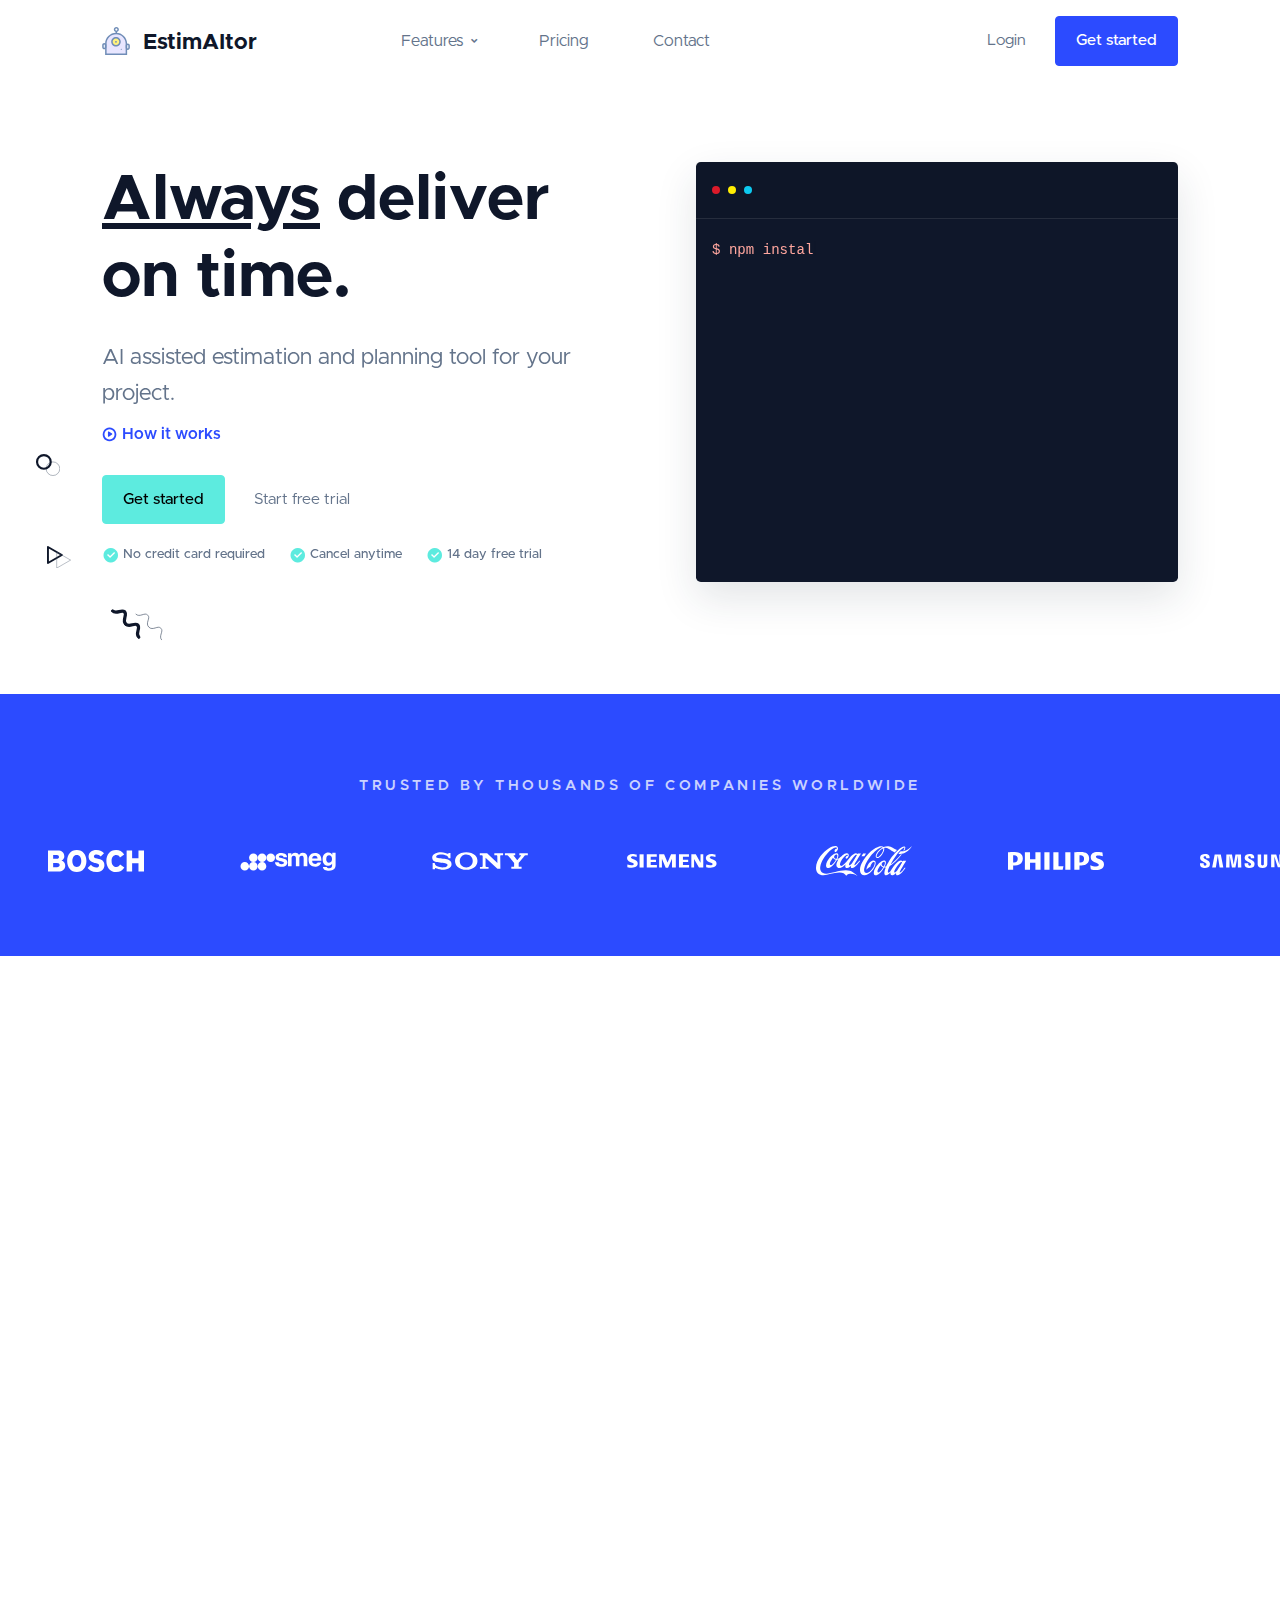
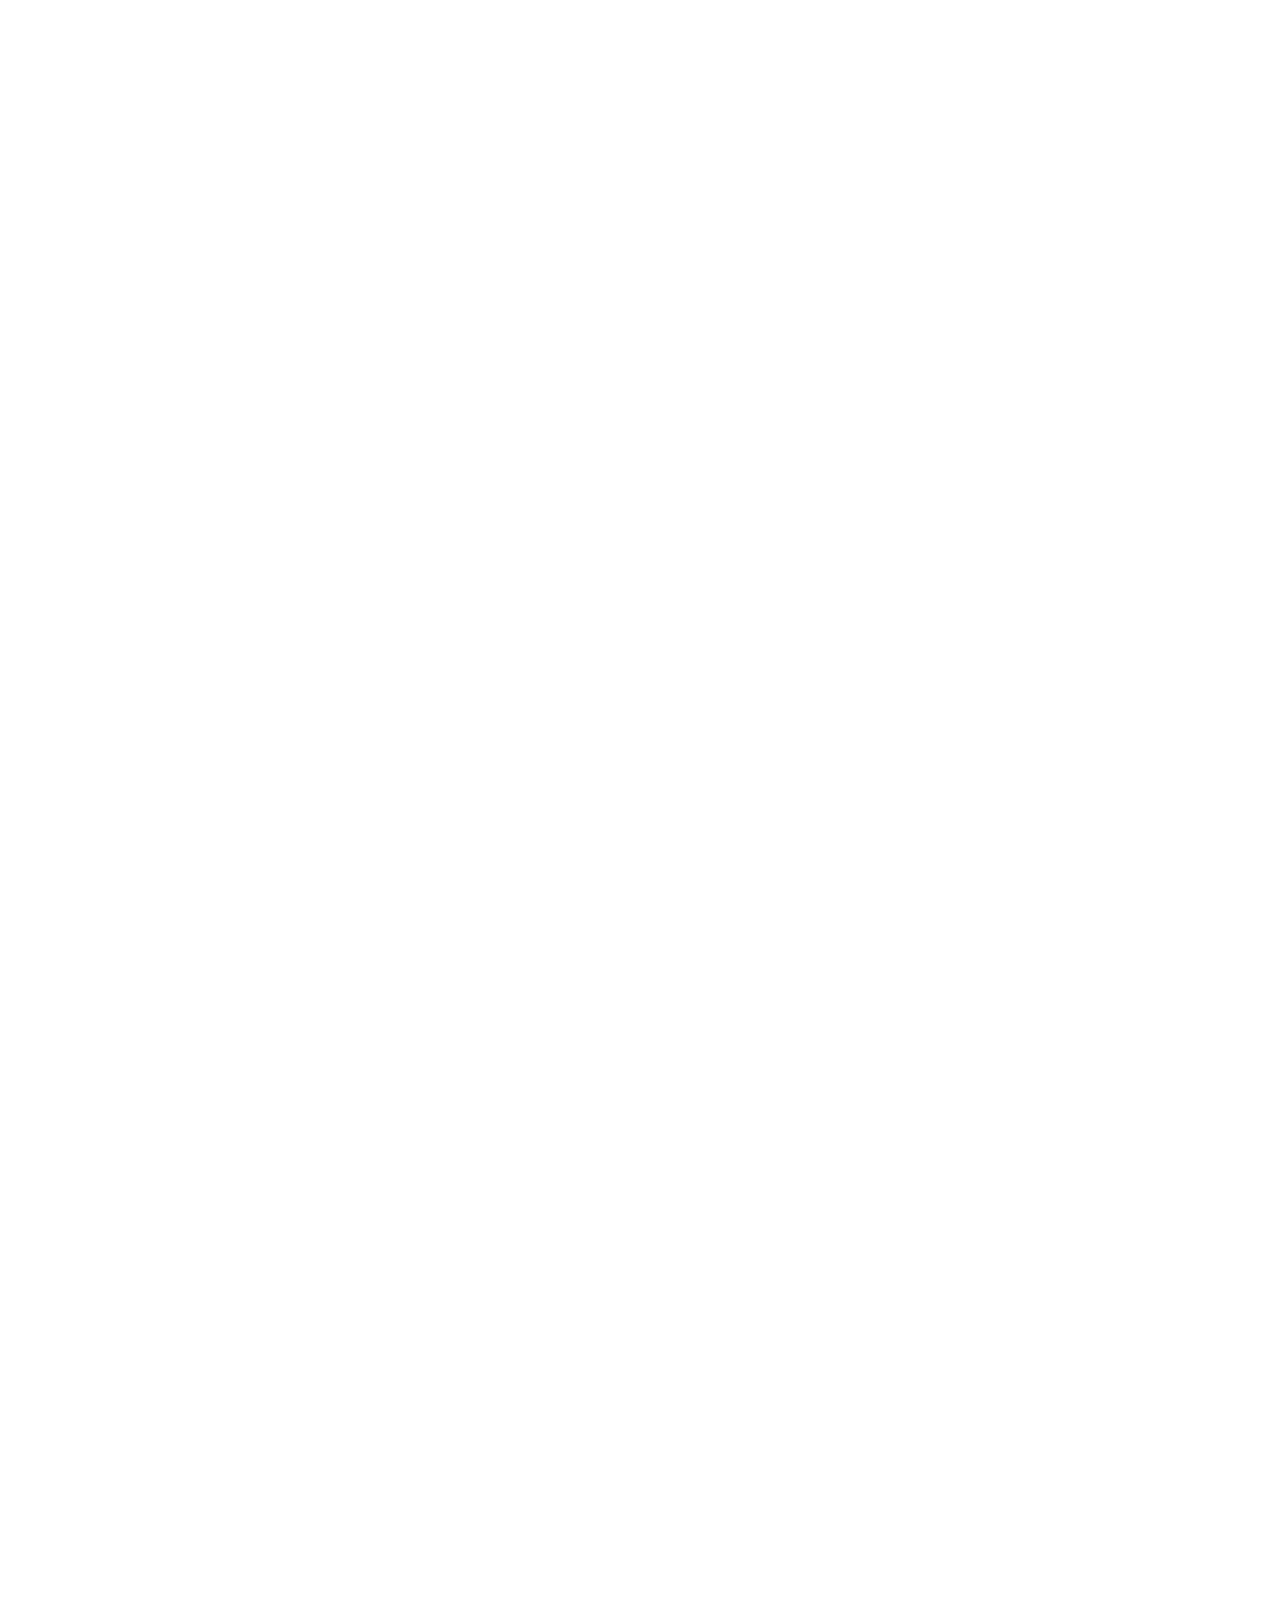
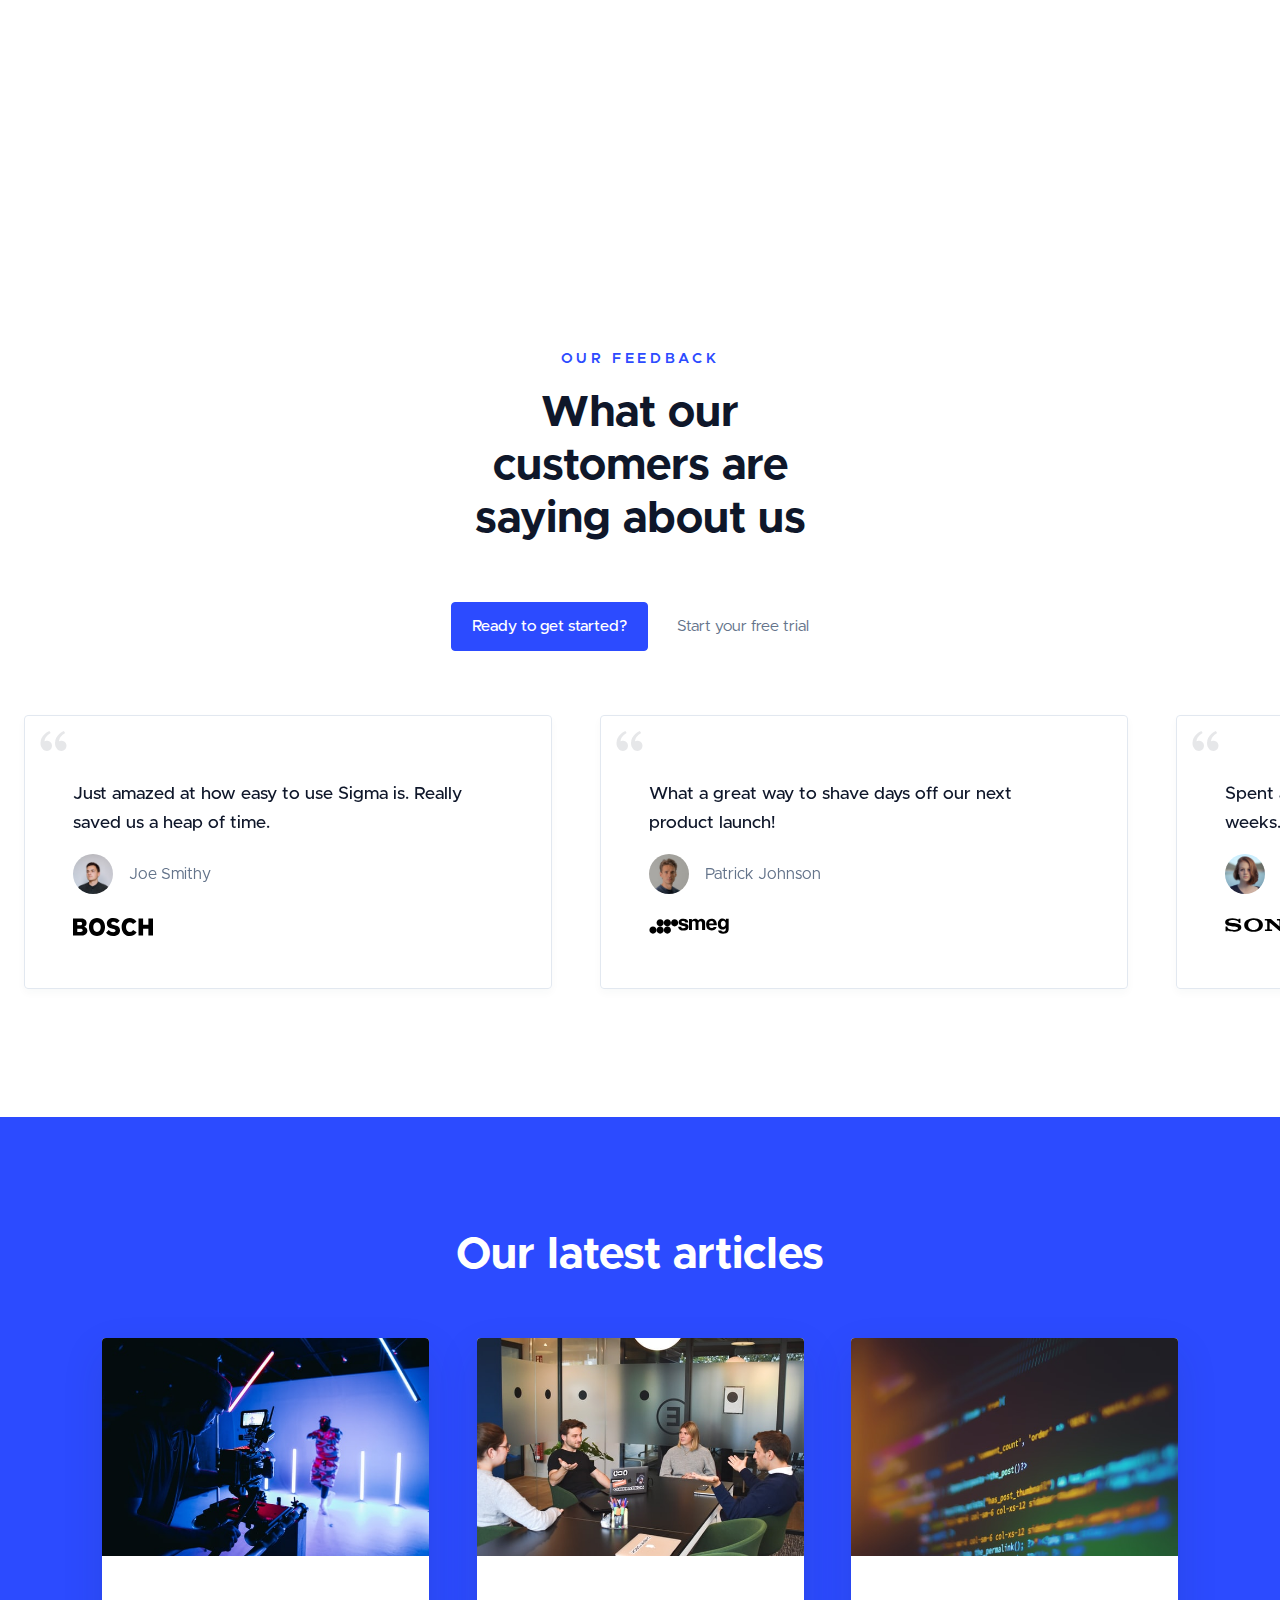
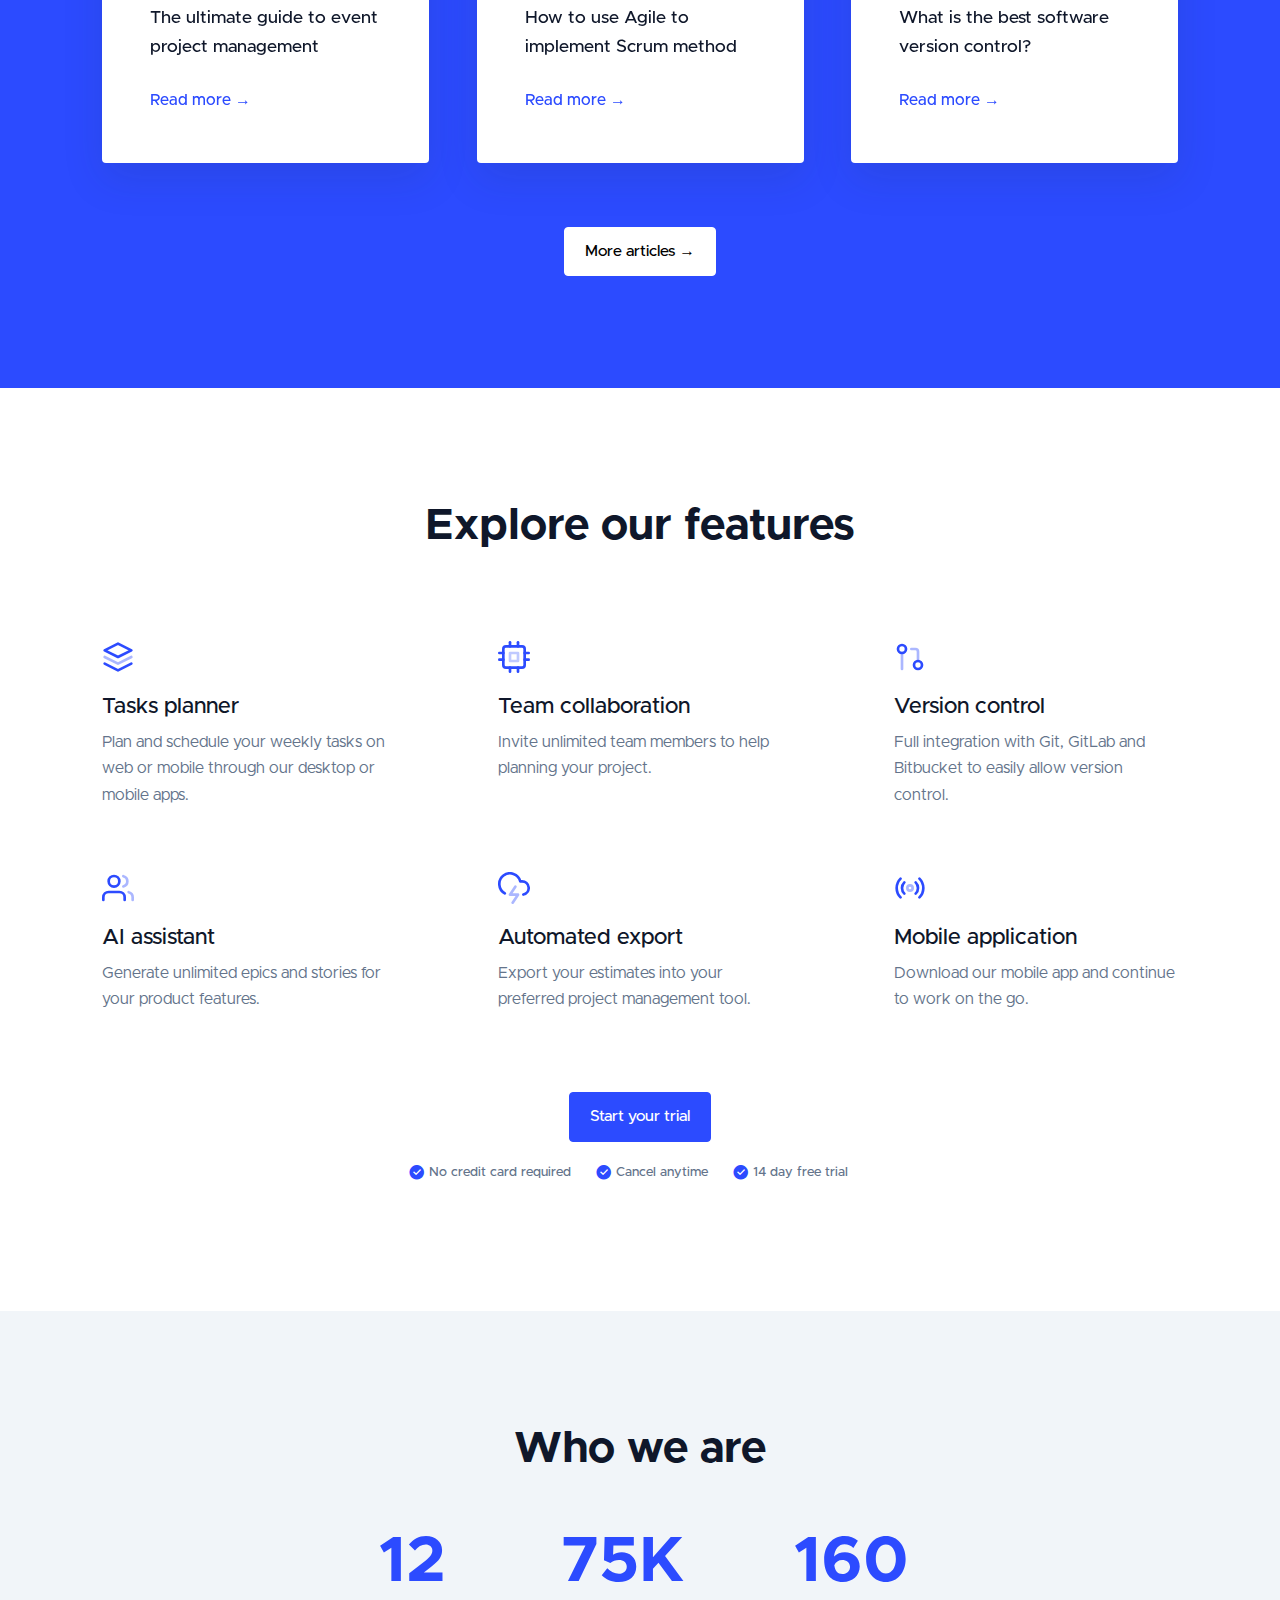
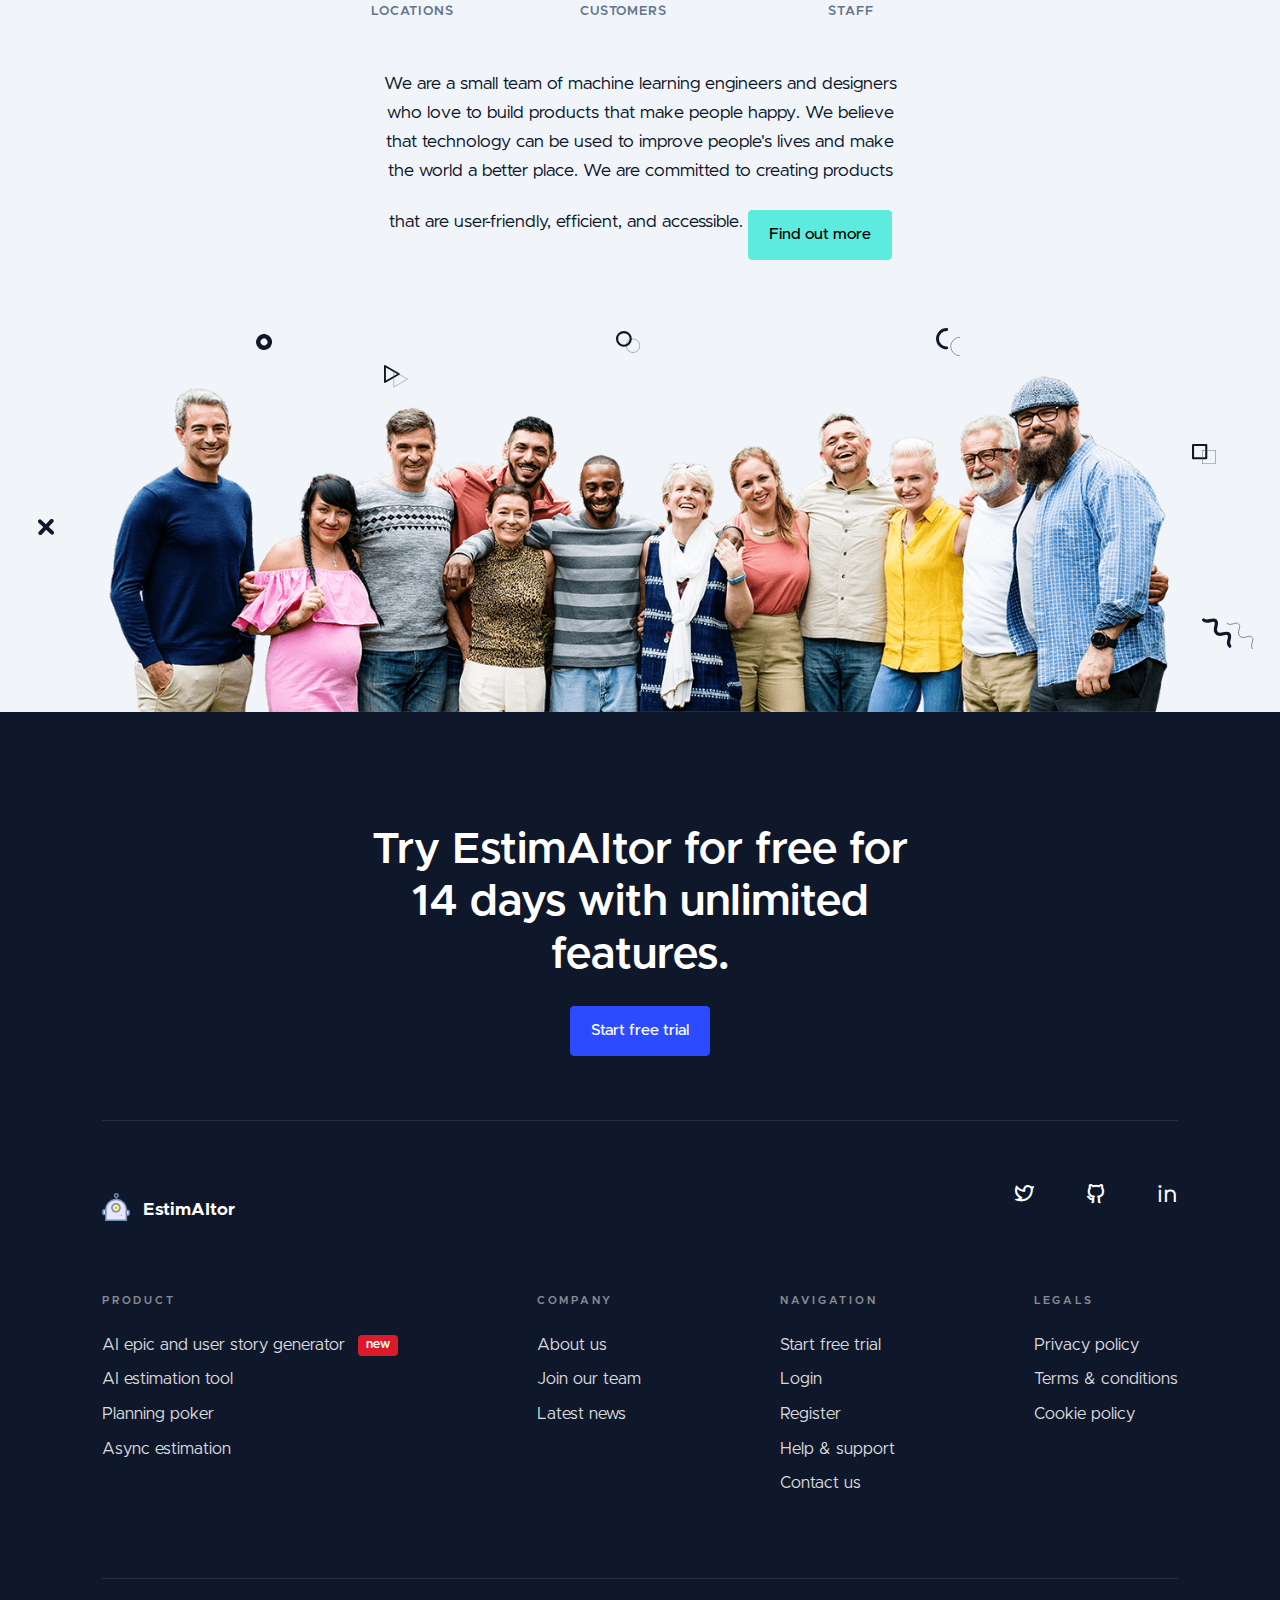
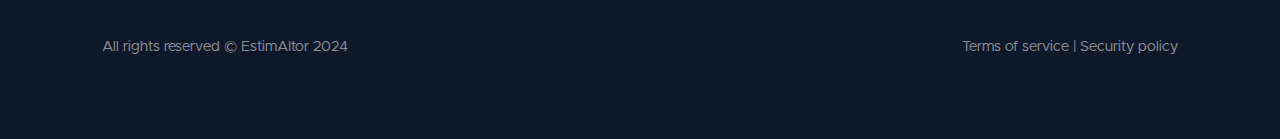
==== commit fefb2dbb: "update links" ====
--- a/index.html
+++ b/index.html
@@ -135,8 +135,18 @@
                     </li>
                 </ul>
                 <div class="d-none d-lg-flex">
-                    <a href="#" class="btn btn-link text-muted" role="button">Login</a>
-                    <a href="#" class="btn btn-primary ms-2" role="button">Get started</a>
+                    <a
+                        href="http://estimaitor.comtom.engineering/app/login"
+                        class="btn btn-link text-muted"
+                        role="button"
+                        >Login</a
+                    >
+                    <a
+                        href="http://estimaitor.comtom.engineering/app/"
+                        class="btn btn-primary ms-2"
+                        role="button"
+                        >Get started</a
+                    >
                 </div>
             </div>
         </div>
@@ -162,8 +172,8 @@
 
                     <div
                         class="mt-4 pt-1 d-flex flex-column flex-md-row justify-content-center justify-content-lg-start">
-                        <a href="#" class="btn btn-success" role="button">Get started</a>
-                        <a href="#" class="btn btn-link text-decoration-none text-muted ms-2 bg-light-hover"
+                        <a href="http://estimaitor.comtom.engineering/login" class="btn btn-success" role="button">Get started</a>
+                        <a href="http://estimaitor.comtom.engineering/login" class="btn btn-link text-decoration-none text-muted ms-2 bg-light-hover"
                             role="button">Start free trial</a>
                     </div>
                     <ul
@@ -1120,7 +1130,7 @@
                             </p>
                             <h4 class="fs-1 fw-bold mb-4 mt-3">You need collaboration. We've got you covered.</h4>
                             <p class="text-muted">Use our platform to empower your team to build together.</p>
-                            <a href="#" class="btn btn-link px-0 me-3 fw-medium text-decoration-none mt-4"
+                            <a href="http://estimaitor.comtom.engineering/login" class="btn btn-link px-0 me-3 fw-medium text-decoration-none mt-4"
                                 role="button">Let's get started &rarr;</a>
                         </div>
 
@@ -1768,8 +1778,8 @@
                 <h4 class="fs-1 fw-bold mb-6 text-center col-12 col-sm-6 col-md-5 col-lg-6 col-xl-4 mx-auto">What our
                     customers are saying about us</h4>
                 <div class="mt-3 d-flex justify-content-center flex-column flex-md-row">
-                    <a href="#" class="btn btn-primary mb-2 mb-md-0" role="button">Ready to get started?</a>
-                    <a href="#" class="btn btn-link text-decoration-none text-muted ms-md-2 bg-light-hover"
+                    <a href="http://estimaitor.comtom.engineering/login" class="btn btn-primary mb-2 mb-md-0" role="button">Ready to get started?</a>
+                    <a href="http://estimaitor.comtom.engineering/login" class="btn btn-link text-decoration-none text-muted ms-md-2 bg-light-hover"
                         role="button">Start
                         your free trial</a>
                 </div>
@@ -2545,11 +2555,26 @@
                         Navigation
                     </h6>
                     <ul class="list-unstyled footer-nav">
-                        <li><a href="#">Start free trial</a></li>
-                        <li><a href="#">Login</a></li>
-                        <li><a href="#">Register</a></li>
+                        <li>
+                            <a
+                                href="http://estimaitor.comtom.engineering/login"
+                                >Start free trial</a
+                            >
+                        </li>
+                        <li>
+                            <a
+                                href="http://estimaitor.comtom.engineering/login"
+                                >Login</a
+                            >
+                        </li>
+                        <li>
+                            <a
+                                href="http://estimaitor.comtom.engineering/login"
+                                >Register</a
+                            >
+                        </li>
                         <li><a href="#">Help & support</a></li>
-                        <li><a href="#">Contact us</a></li>
+                        <li><a href="./contact.html">Contact us</a></li>
                     </ul>
                 </div>
                 <!-- /Menu-->
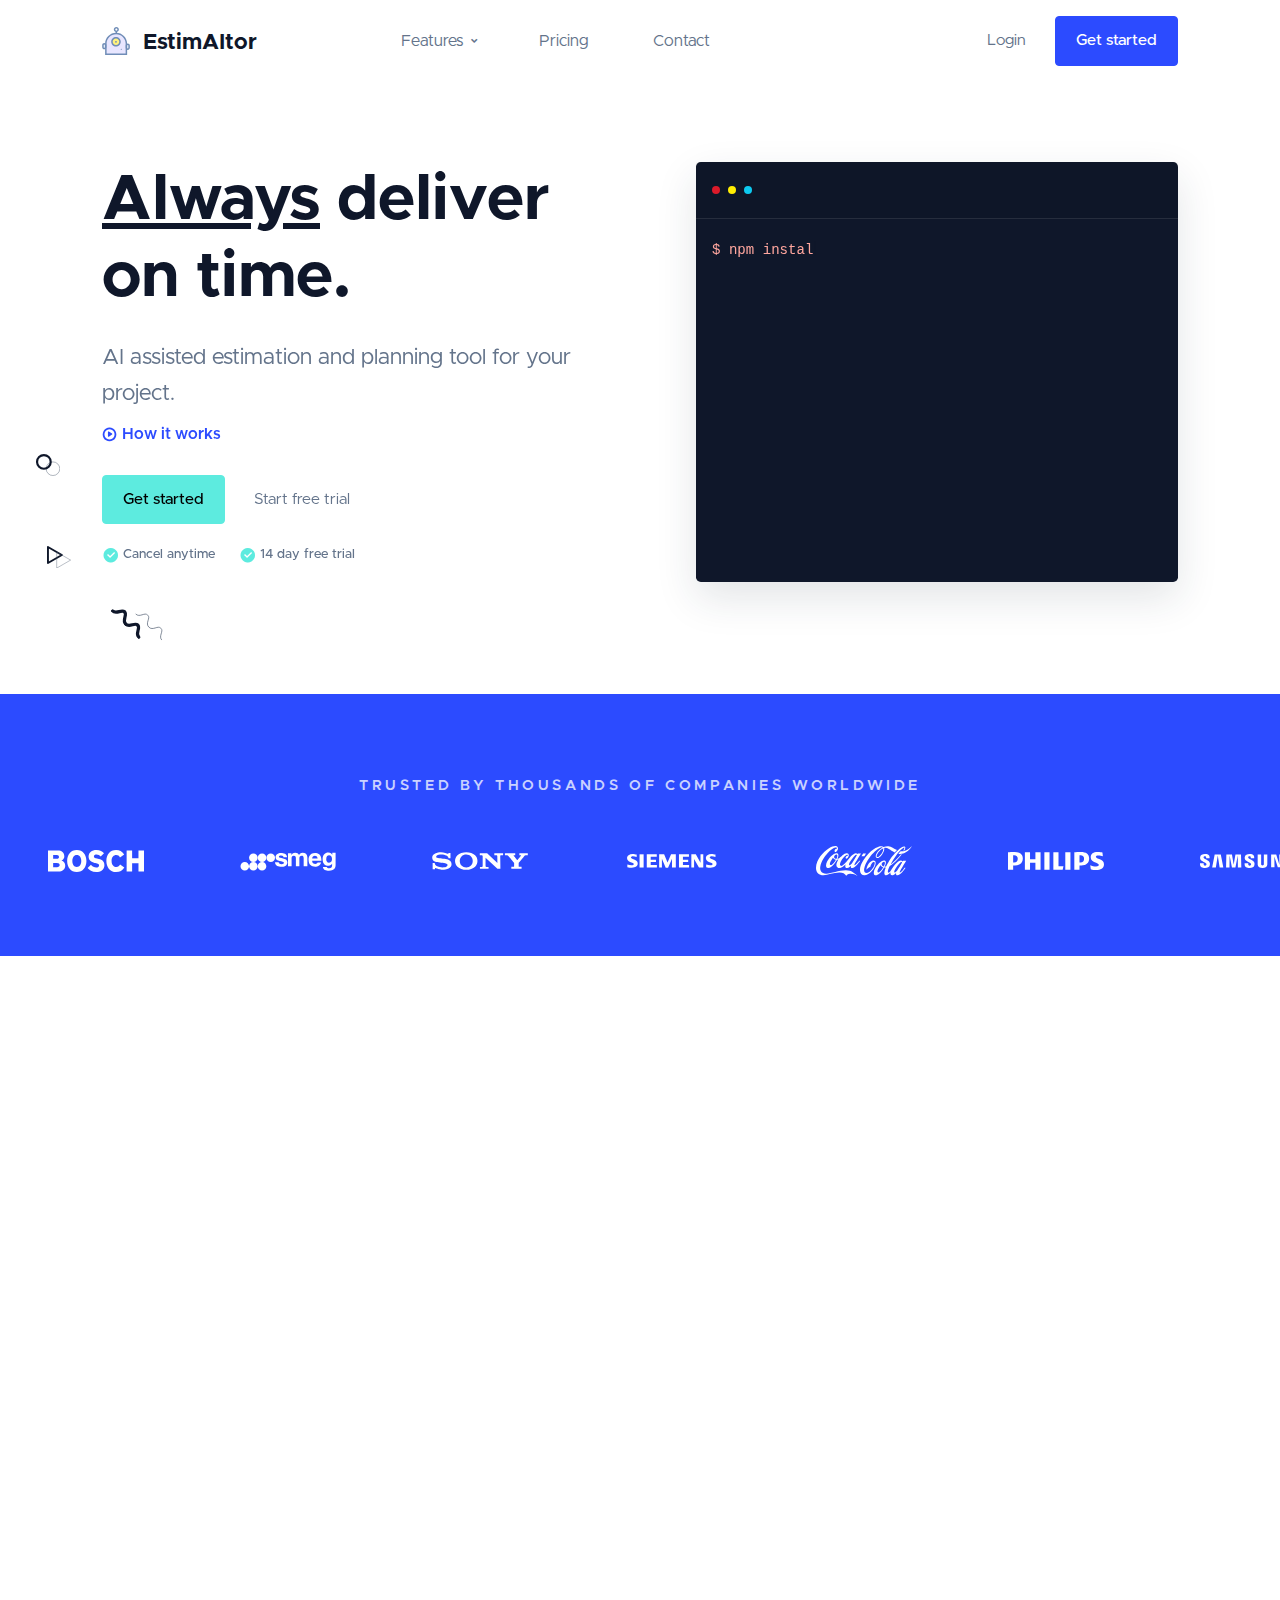
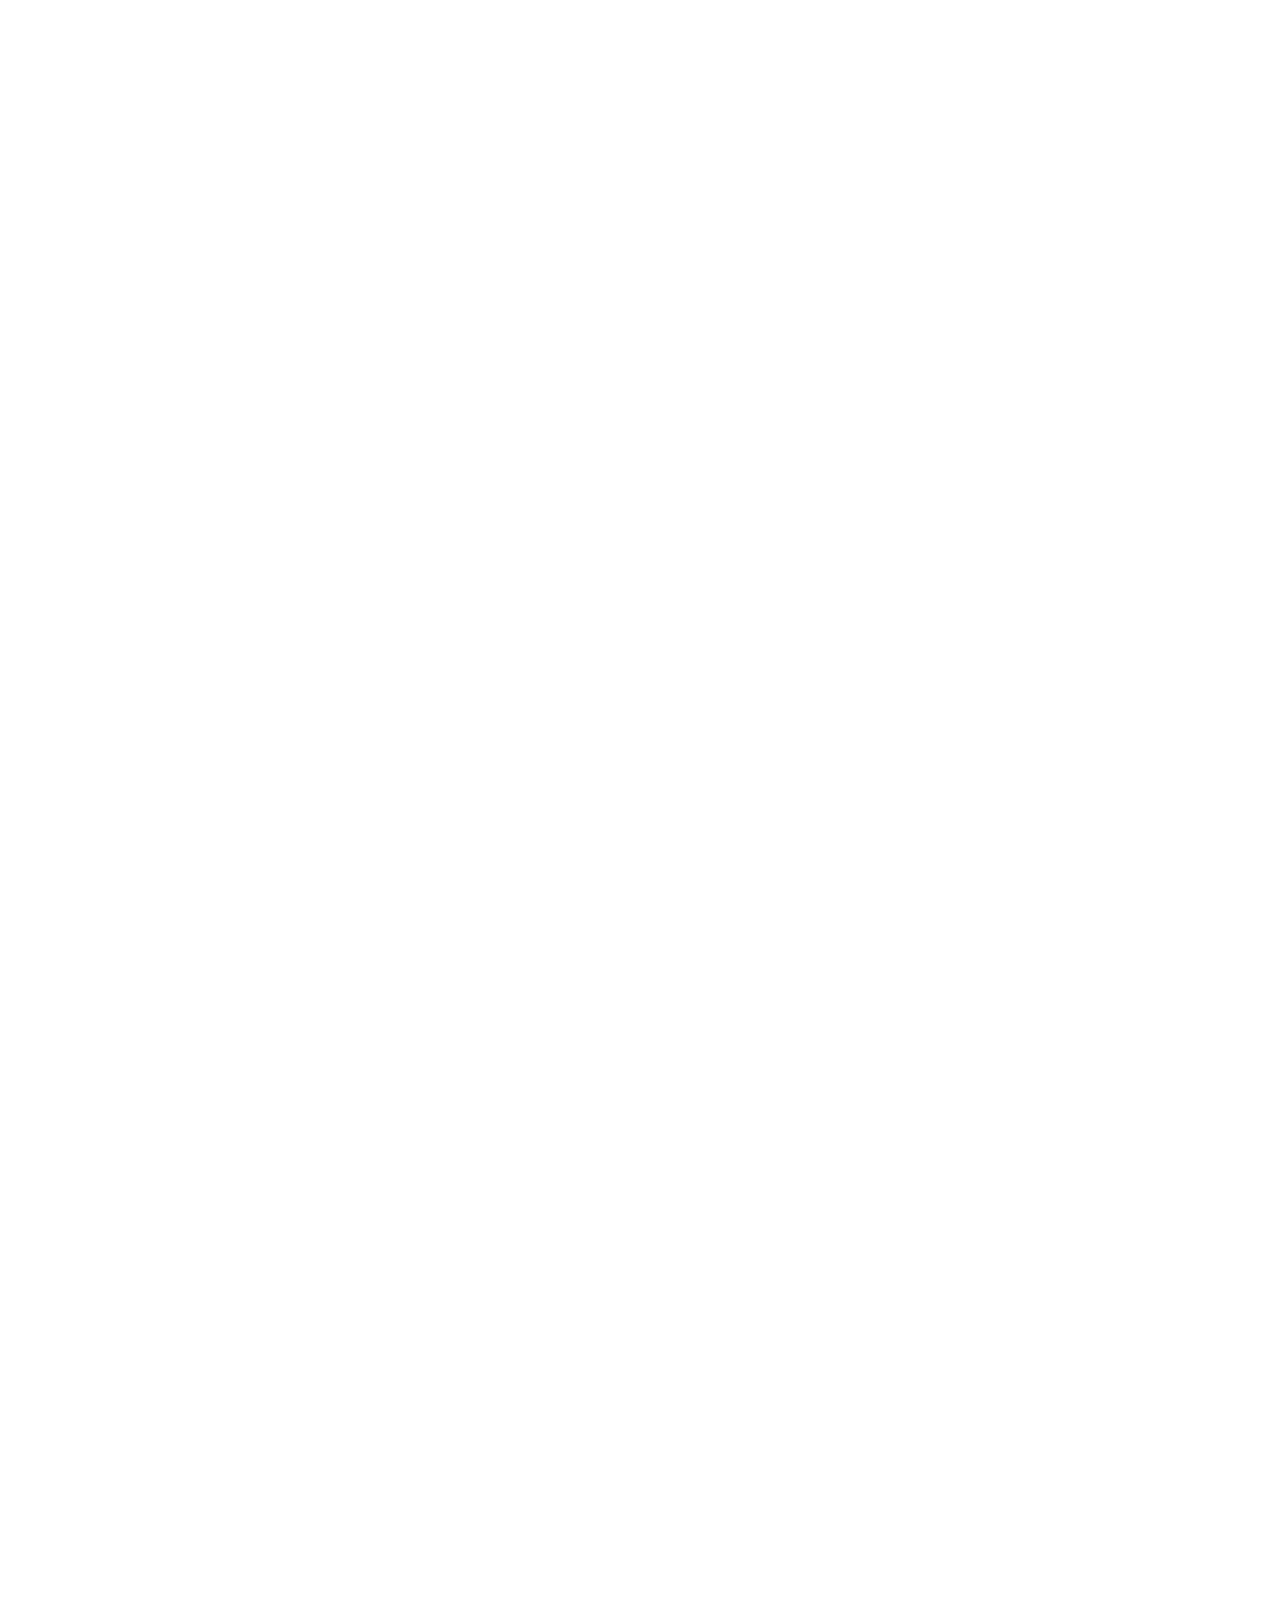
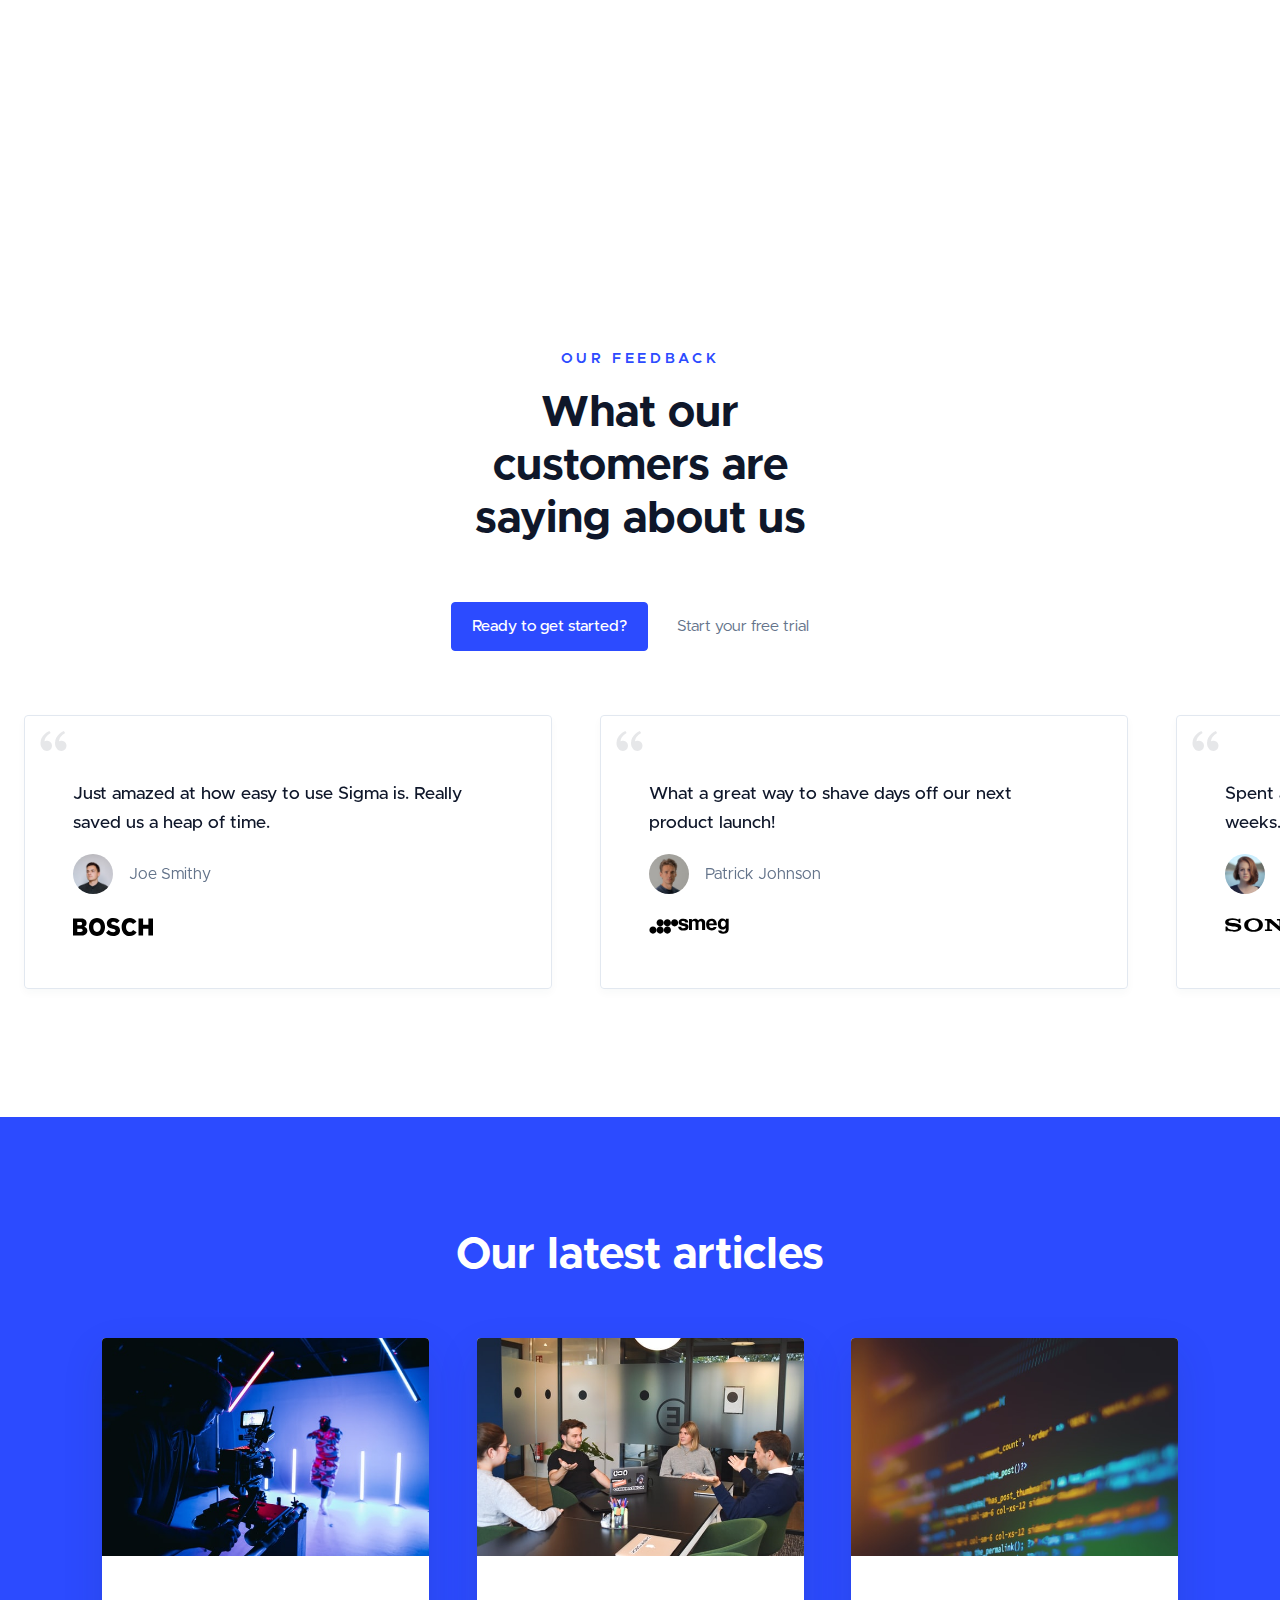
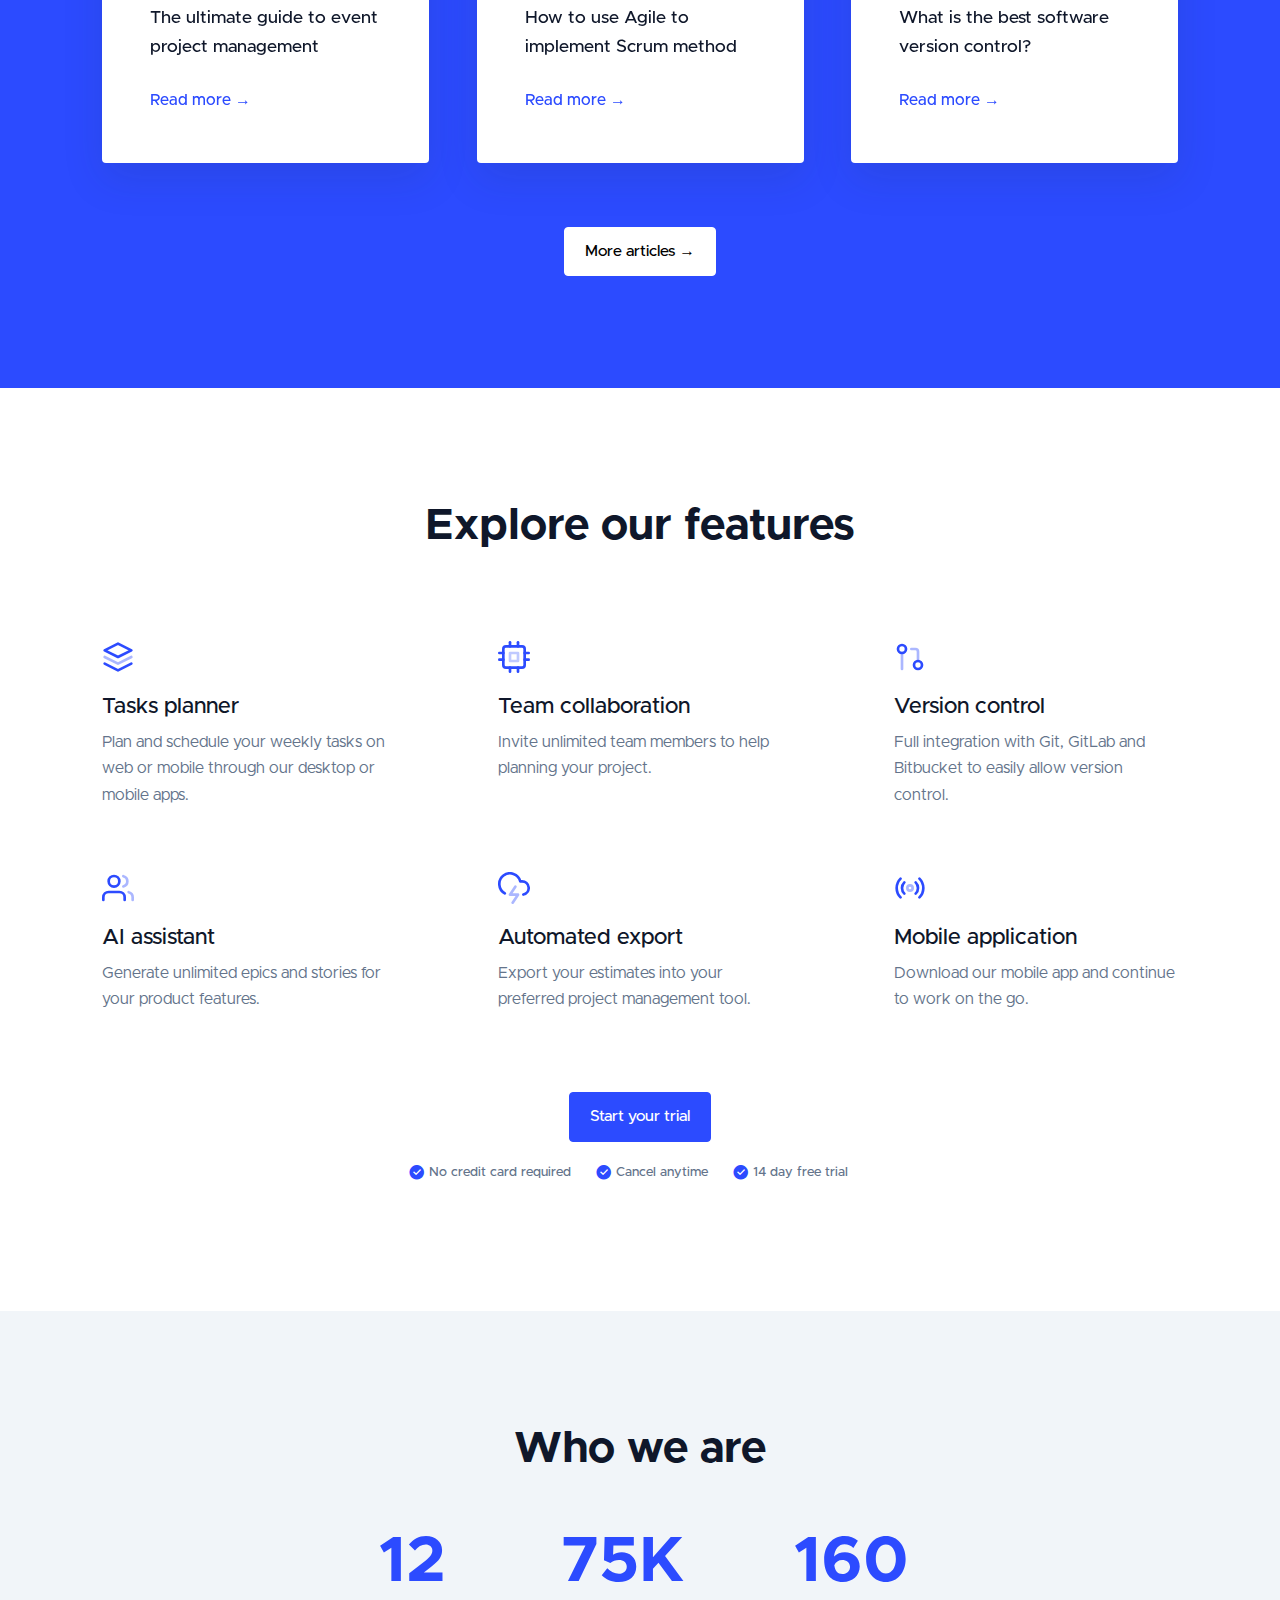
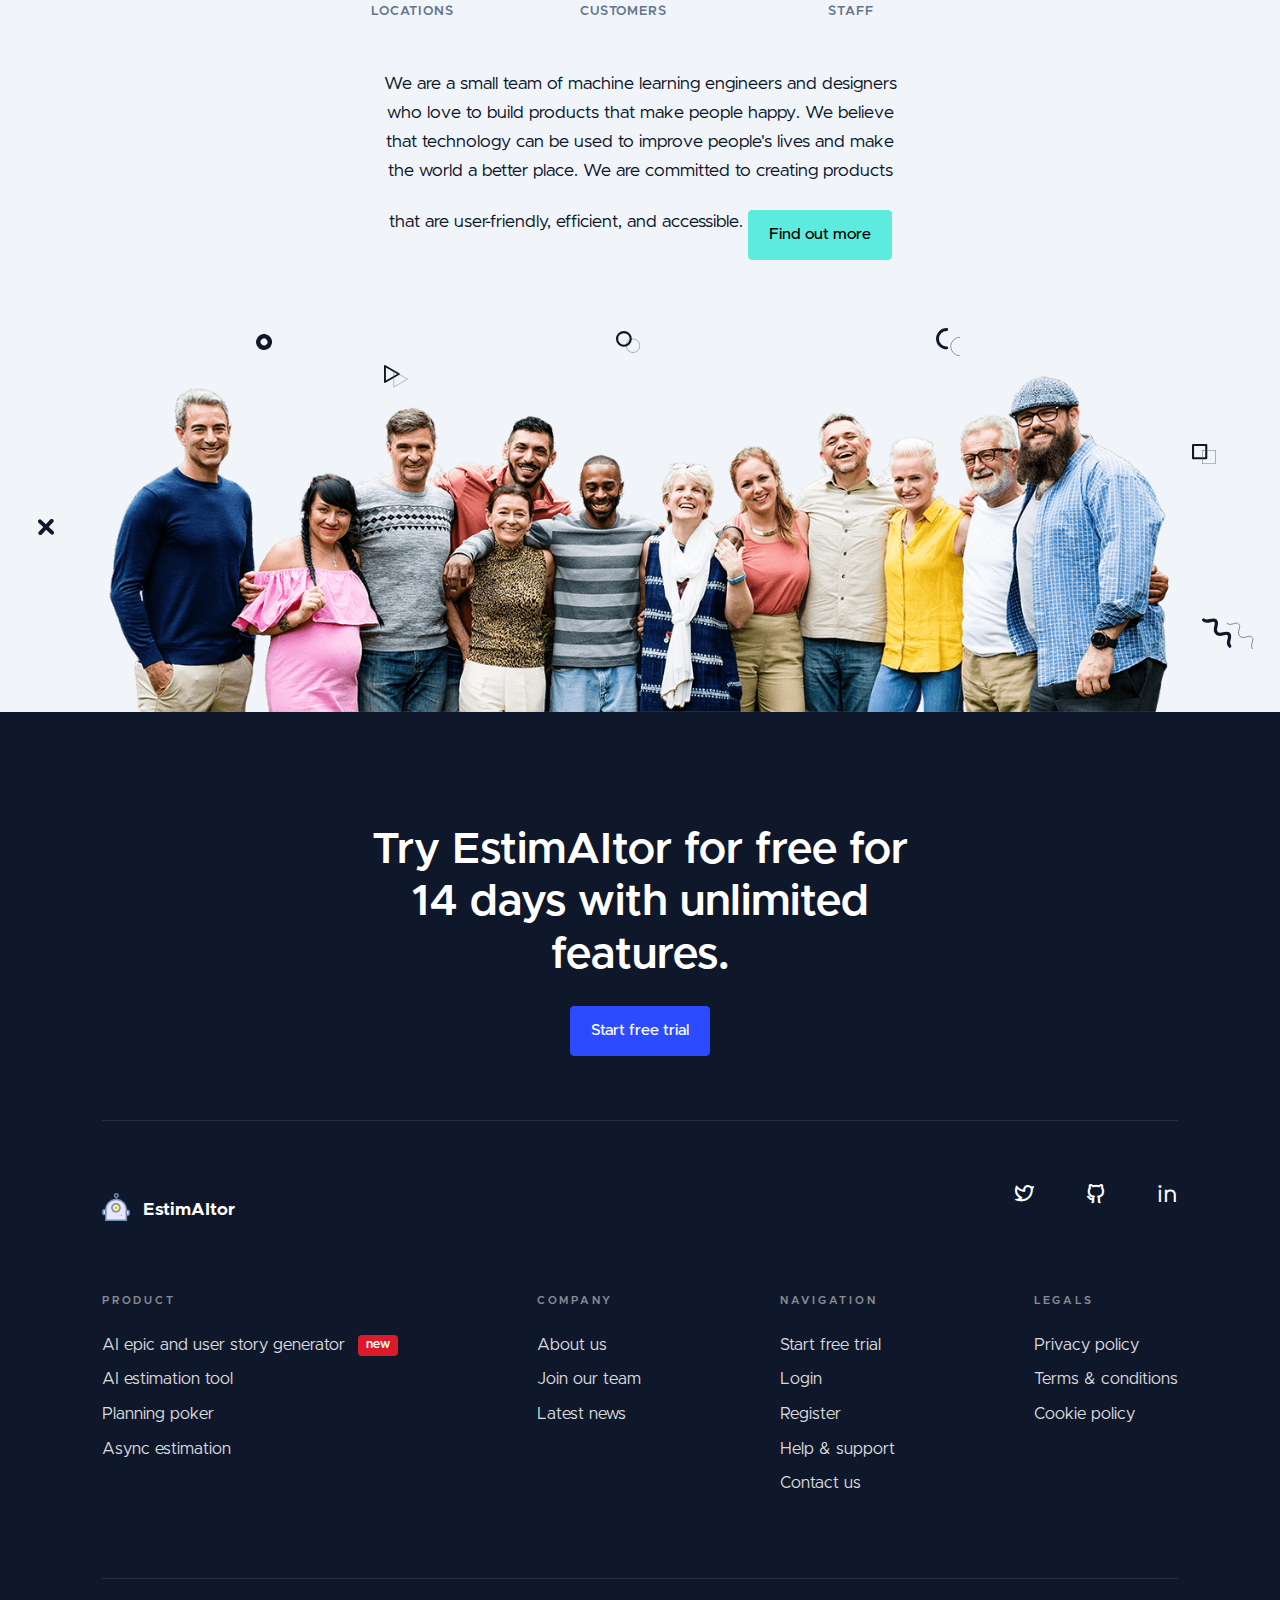
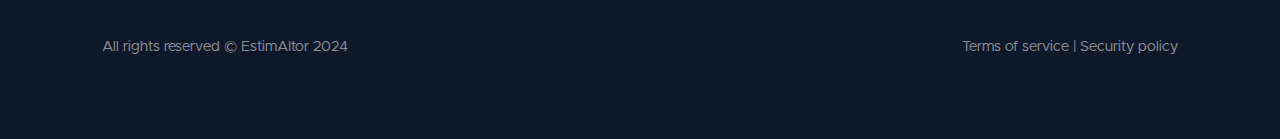
==== commit ad43f520: "remove no credit card text" ====
--- a/index.html
+++ b/index.html
@@ -13,10 +13,7 @@
     <meta name="keywords" content="">
 
     <!-- Favicon -->
-    <link rel="apple-touch-icon" sizes="180x180" href="./assets/images/favicon/apple-touch-icon.png">
-    <link rel="icon" type="image/png" sizes="32x32" href="./assets/images/favicon/favicon-32x32.png">
-    <link rel="icon" type="image/png" sizes="16x16" href="./assets/images/favicon/favicon-16x16.png">
-    <link rel="mask-icon" href="./assets/images/favicon/safari-pinned-tab.svg" color="#5bbad5">
+        <link rel="icon" type="image/x-icon" href="/estimaitor.github.io/favicon.ico">
     <meta name="msapplication-TileColor" content="#da532c">
     <meta name="theme-color" content="#ffffff">
 
@@ -39,8 +36,7 @@
     </noscript>
 
     <!-- Page Title -->
-    <title>Bootstrap 5 HTML Template</title>
-
+    <title>EstimAItor</title>
 </head>
 
 <body class="">
@@ -136,13 +132,13 @@
                 </ul>
                 <div class="d-none d-lg-flex">
                     <a
-                        href="http://estimaitor.comtom.engineering/app/login"
+                        href="http://estimaitor.comtom.engineering/login"
                         class="btn btn-link text-muted"
                         role="button"
                         >Login</a
                     >
                     <a
-                        href="http://estimaitor.comtom.engineering/app/"
+                        href="http://estimaitor.comtom.engineering/login"
                         class="btn btn-primary ms-2"
                         role="button"
                         >Get started</a
@@ -178,9 +174,6 @@
                     </div>
                     <ul
                         class="list-unstyled d-none d-md-flex align-items-center small text-muted mt-3 pt-1 fw-medium fs-9 justify-content-center justify-content-lg-start">
-                        <li class="me-4 d-flex align-items-center"><i
-                                class="ri-checkbox-circle-fill text-success ri-lg me-1"></i> No credit card required
-                        </li>
                         <li class="me-4 d-flex align-items-center"><i
                                 class="ri-checkbox-circle-fill text-success ri-lg me-1"></i> Cancel anytime</li>
                         <li class="me-4 d-flex align-items-center"><i
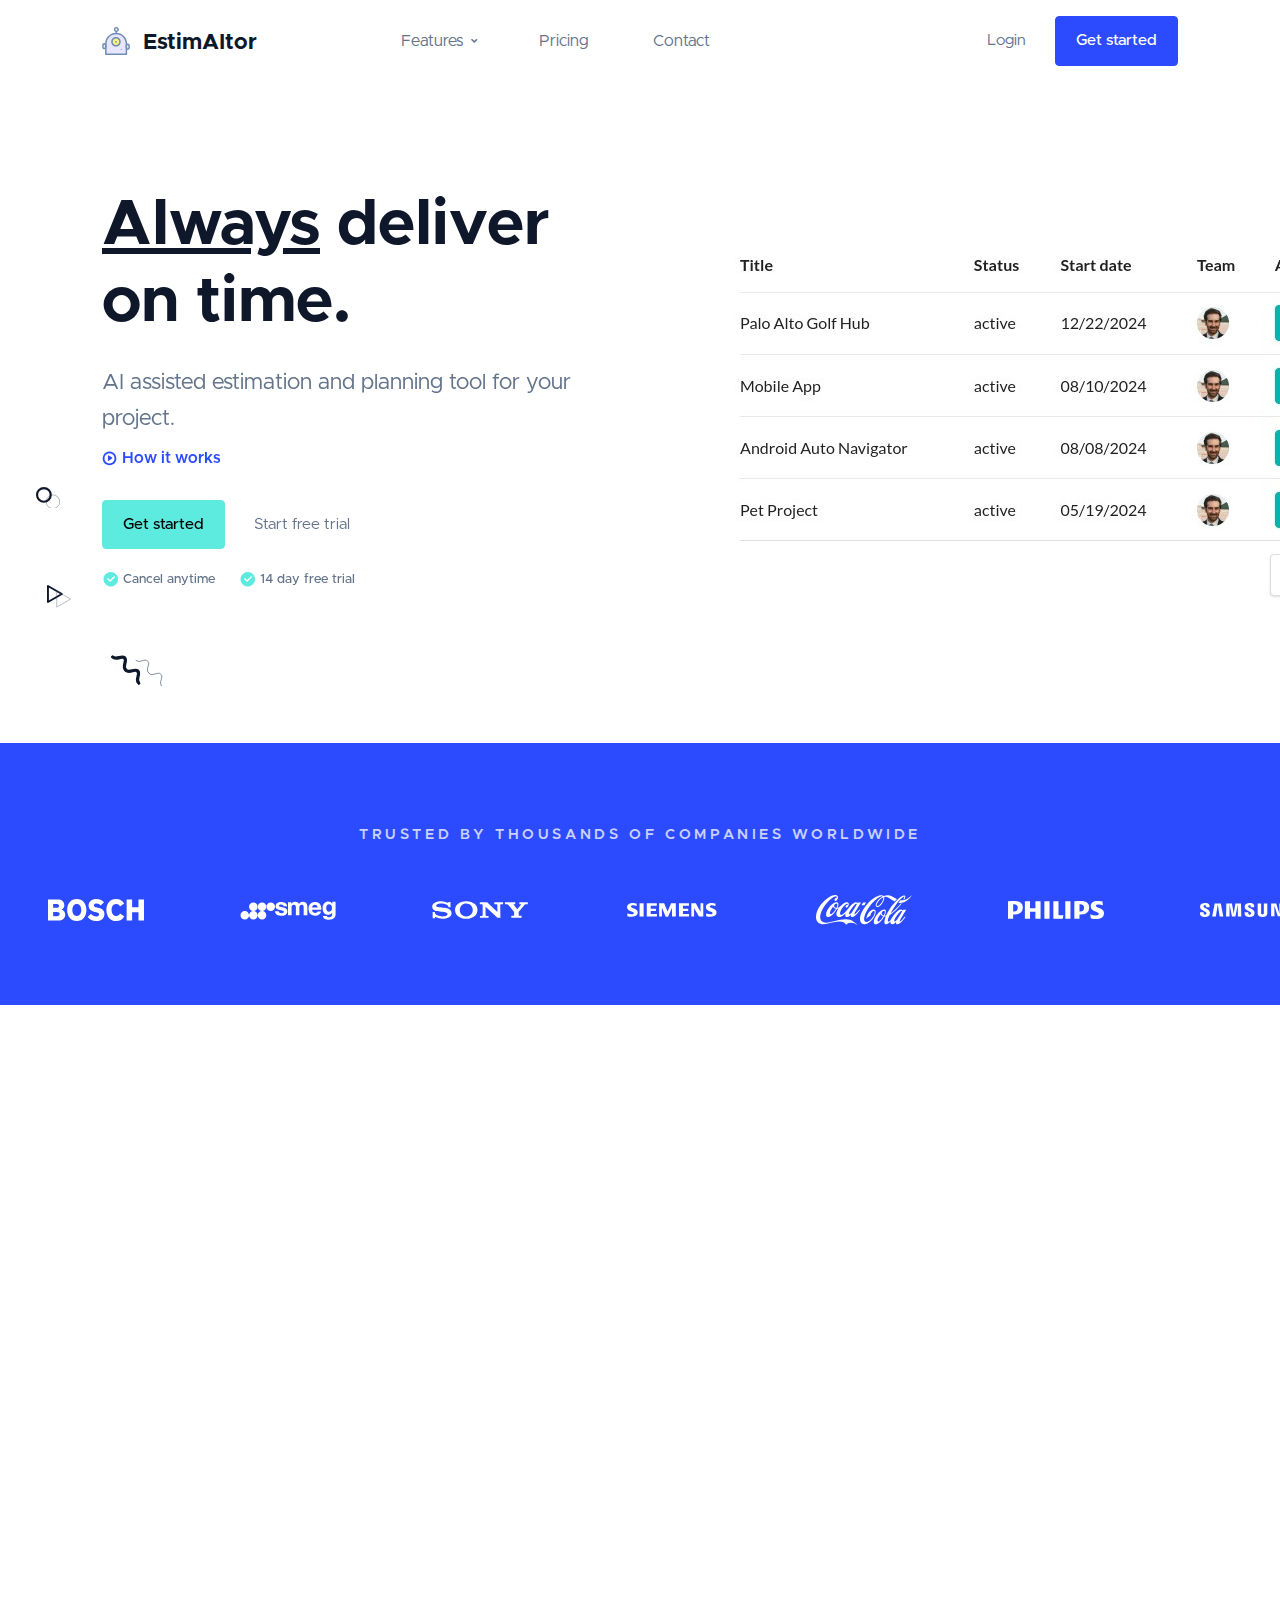
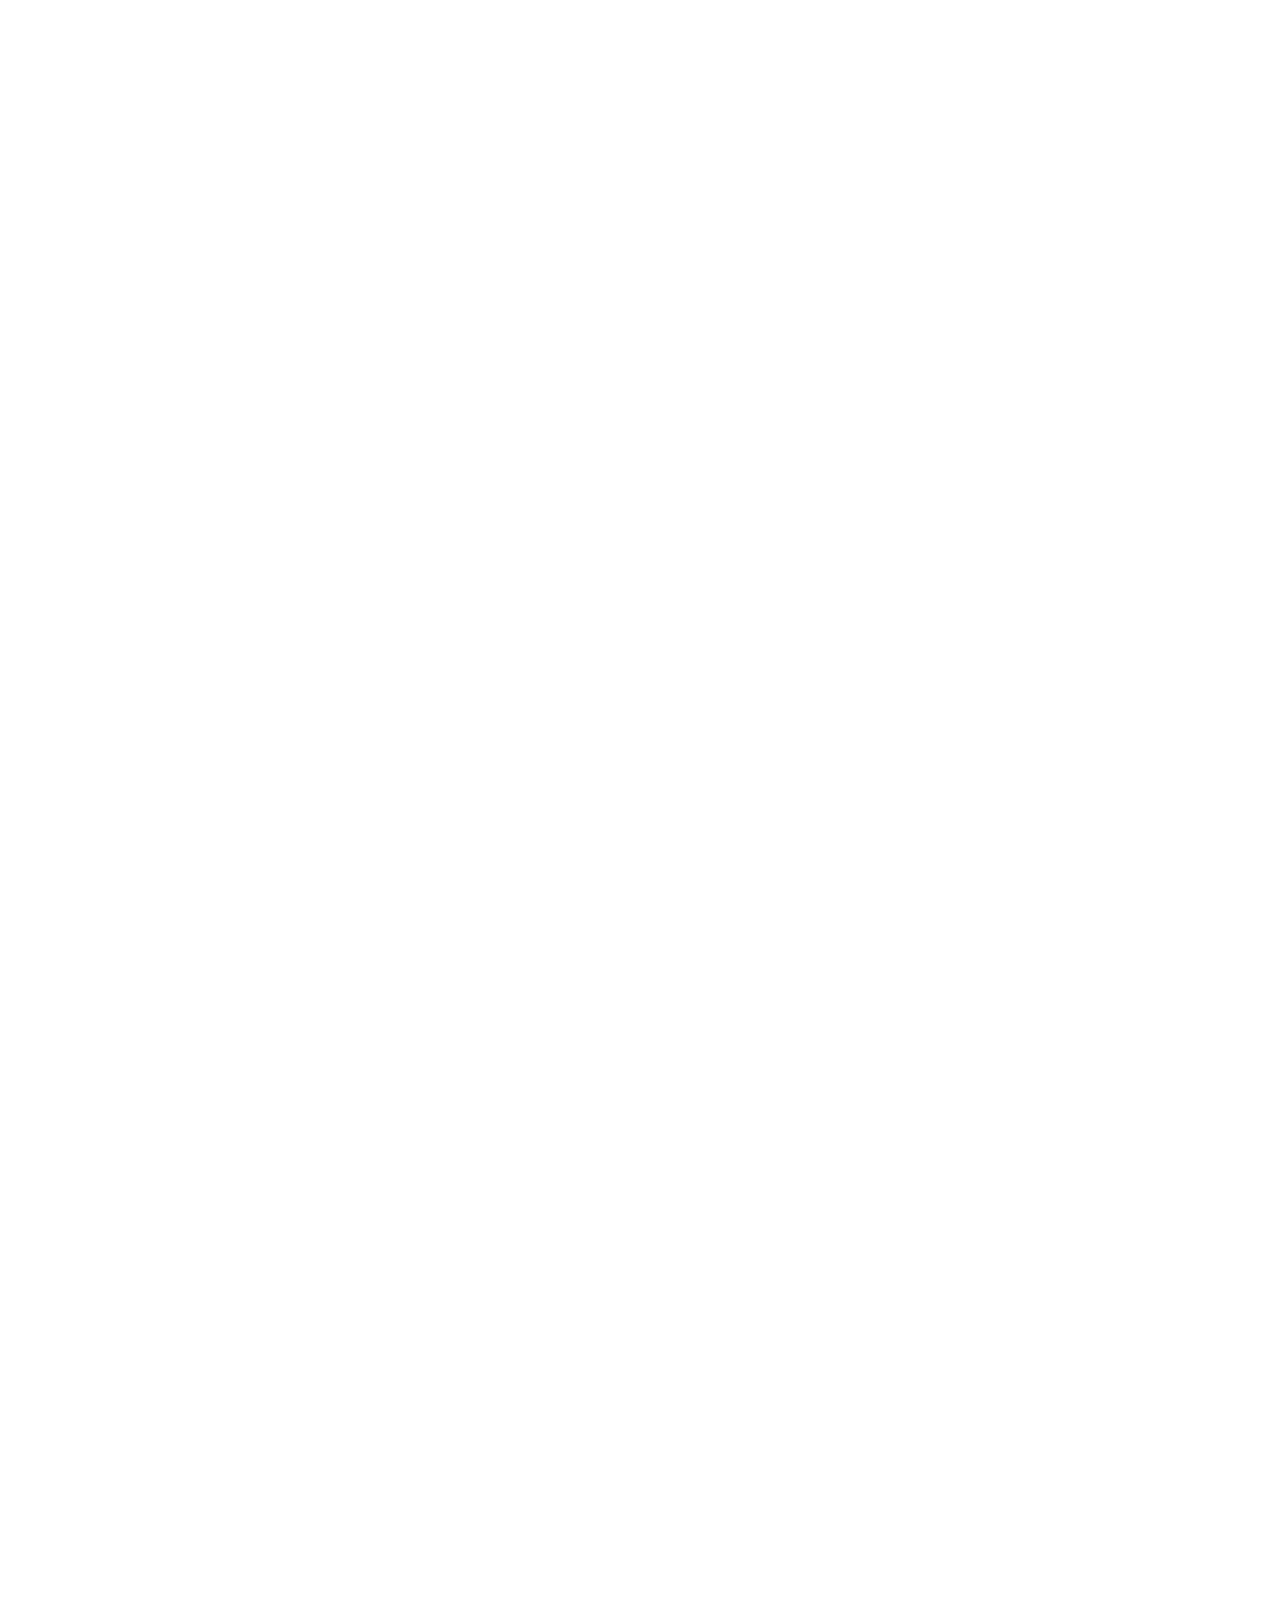
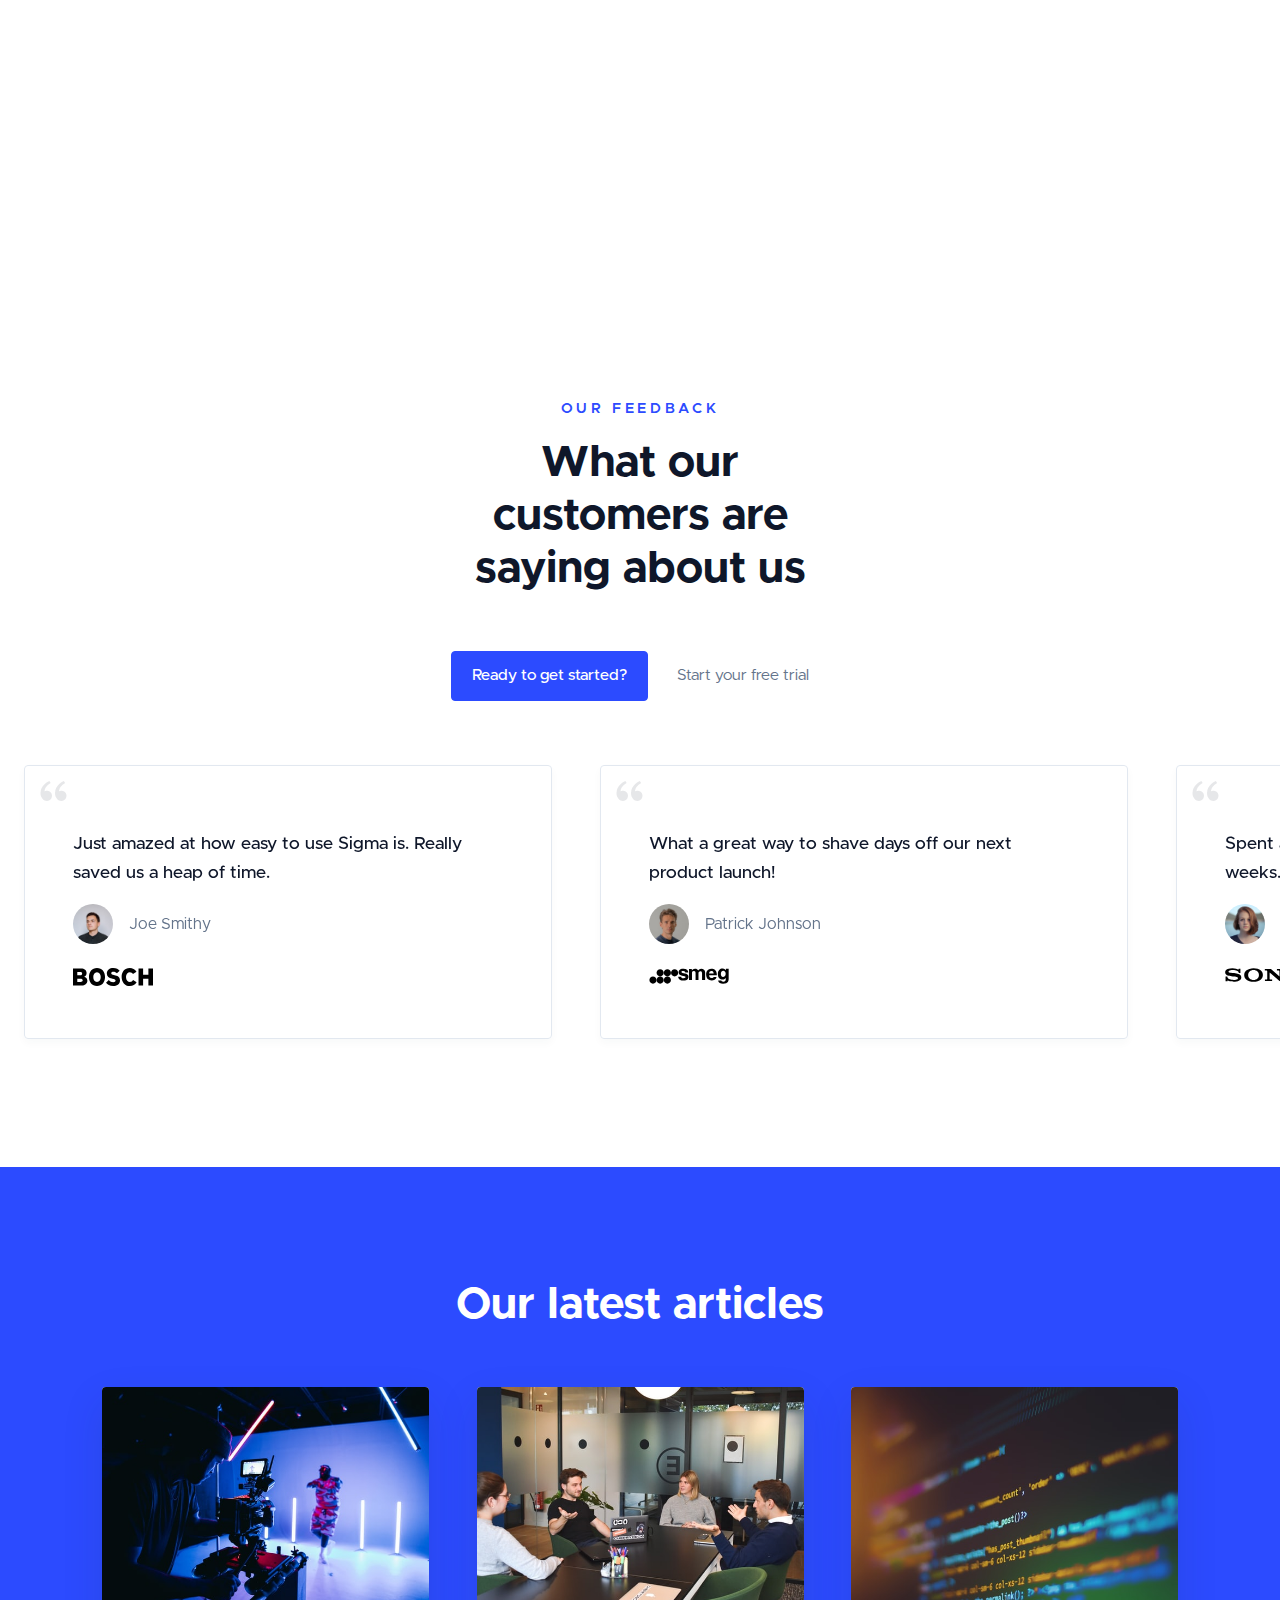
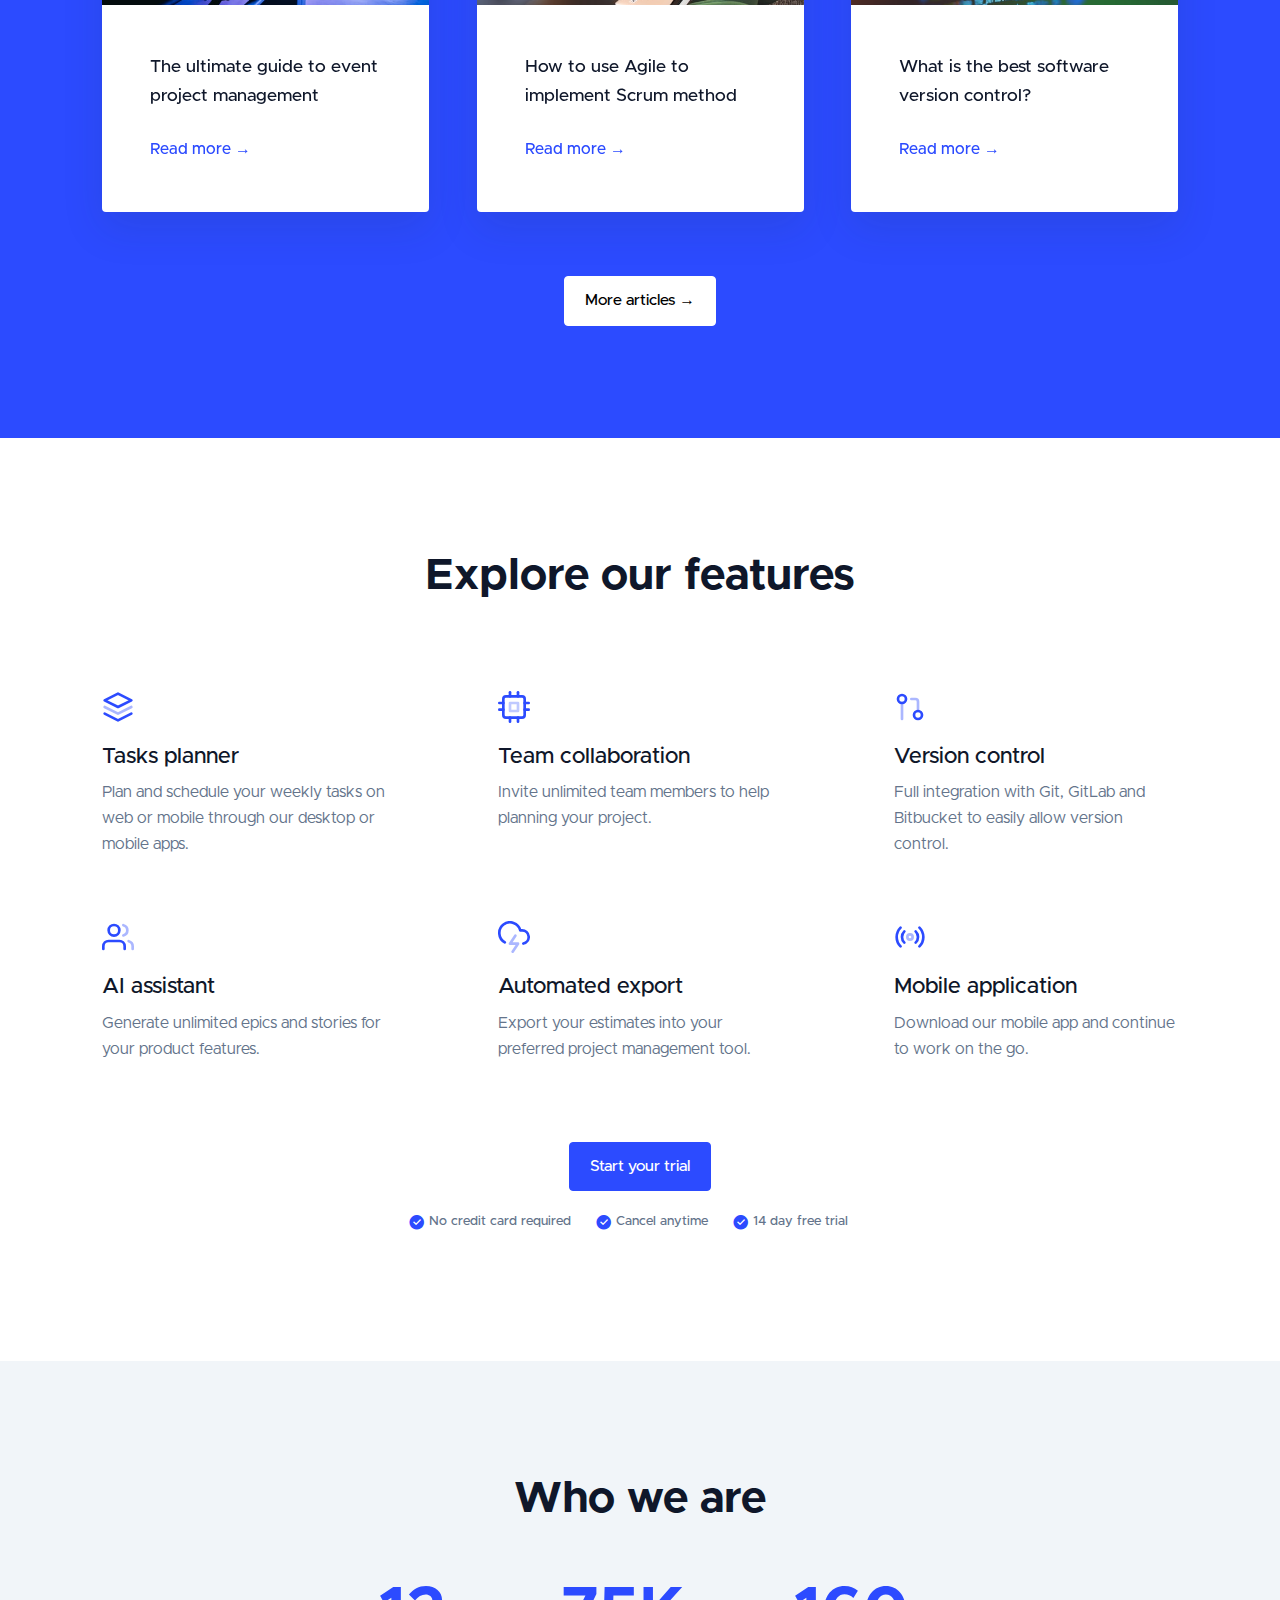
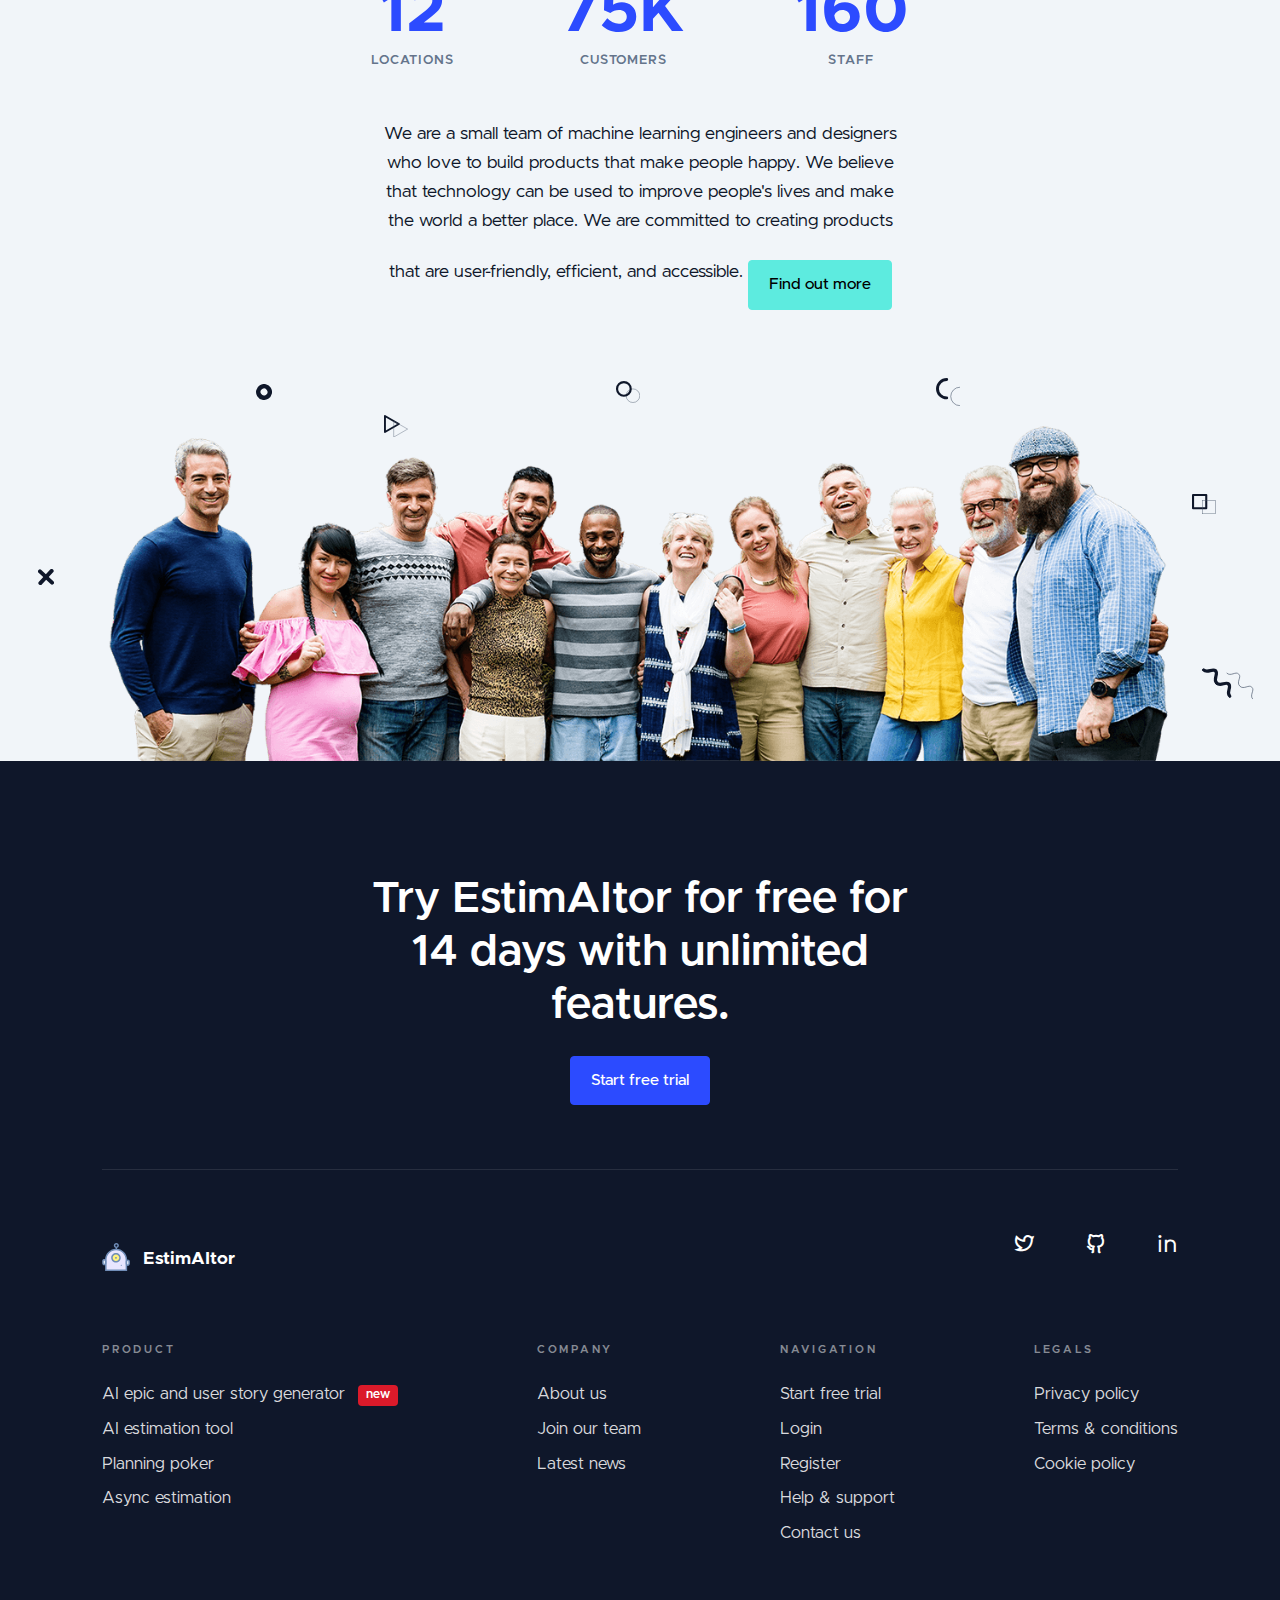
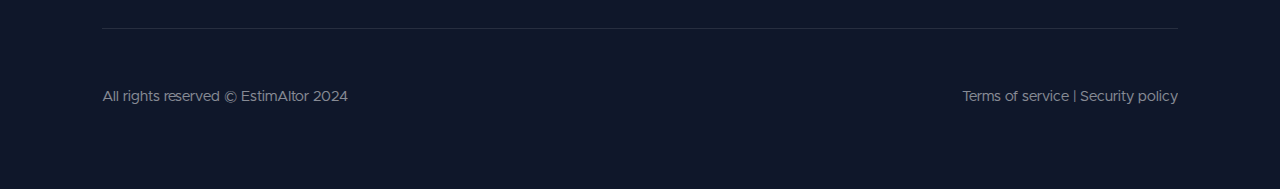
==== commit e74c3fc6: "add real screenshot" ====
--- a/index.html
+++ b/index.html
@@ -183,7 +183,7 @@
                 <!-- / Hero Text-->
 
                 <!-- Hero Graphic-->
-                <div class="col-12 col-lg-6 mt-5 mt-lg-0 align-self-stretch position-relative z-index-20"
+                <!-- <div class="col-12 col-lg-6 mt-5 mt-lg-0 align-self-stretch position-relative z-index-20"
                     data-aos="fade-in">
                     <div class="d-flex h-100 bg-dark rounded-3 shadow-lg card">
                         <div class="card-header border-white-10 border-1 py-4 d-flex align-items-center">
@@ -196,6 +196,11 @@
                                 data-typed='{"backSpeed":2, "strings": ["$&nbsp;npm&nbsp;install&nbsp;sigma<br/><span class=\"text-success\">Sigma&nbsp;package&nbsp;installed 👍</span><br/><br/>$&nbsp;npm&nbsp;start&nbsp;design<br/><span class=\"text-success\">Start&nbsp;sharing&nbsp;your&nbsp;designs&nbsp;instantly...</span><br/><br/>$&nbsp;npm&nbsp;launch&nbsp;design<br/><span class=\"text-success\">Push&nbsp;directly&nbsp;to&nbsp;one&nbsp;of&nbsp;our&nbsp;integrated&nbsp;hosts! 🚀</span>"]}'></code>
                         </div>
                     </div>
+                </div> -->
+
+                <div class="col-12 col-lg-6 mt-5 mt-lg-0 align-self-stretch position-relative z-index-20"
+                    data-aos="fade-in">
+                   <img  src ="assets/images/screenshot.jpg" >
                 </div>
                 <!-- / Hero Graphic-->
 
